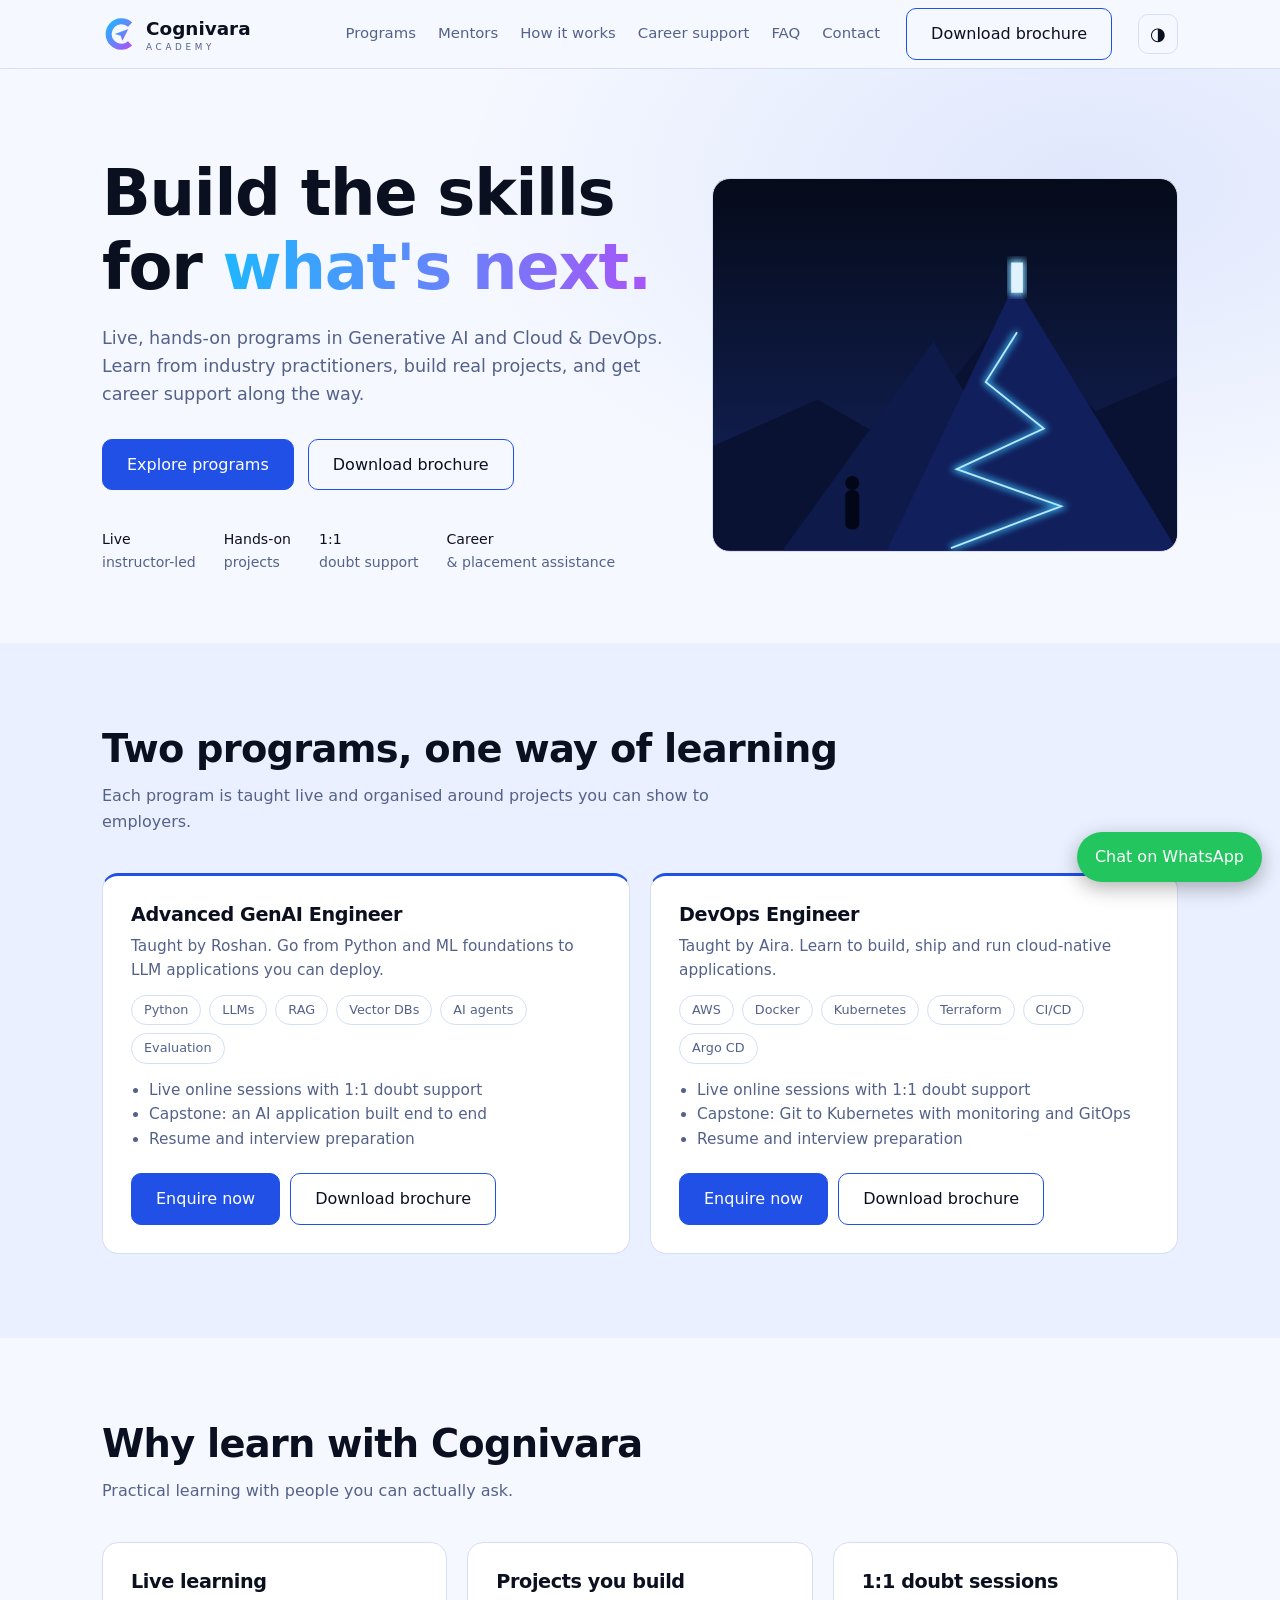
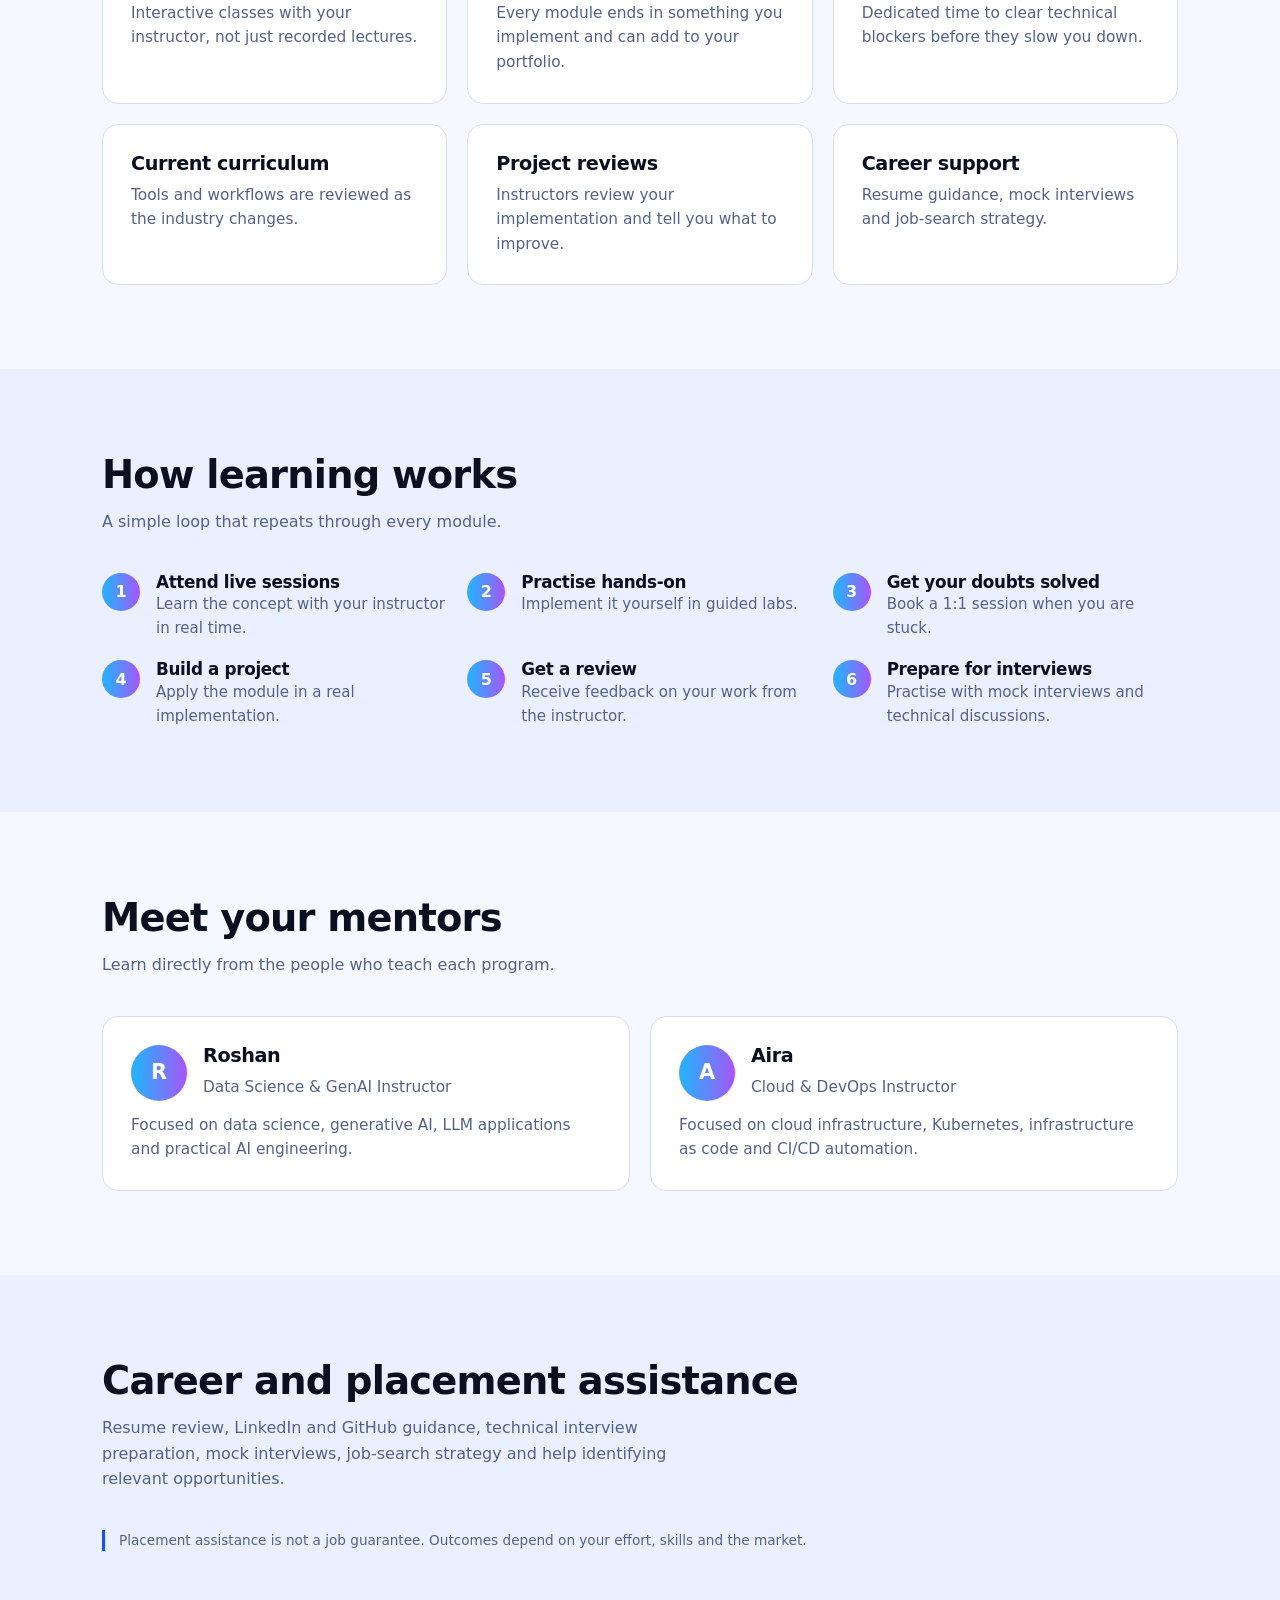
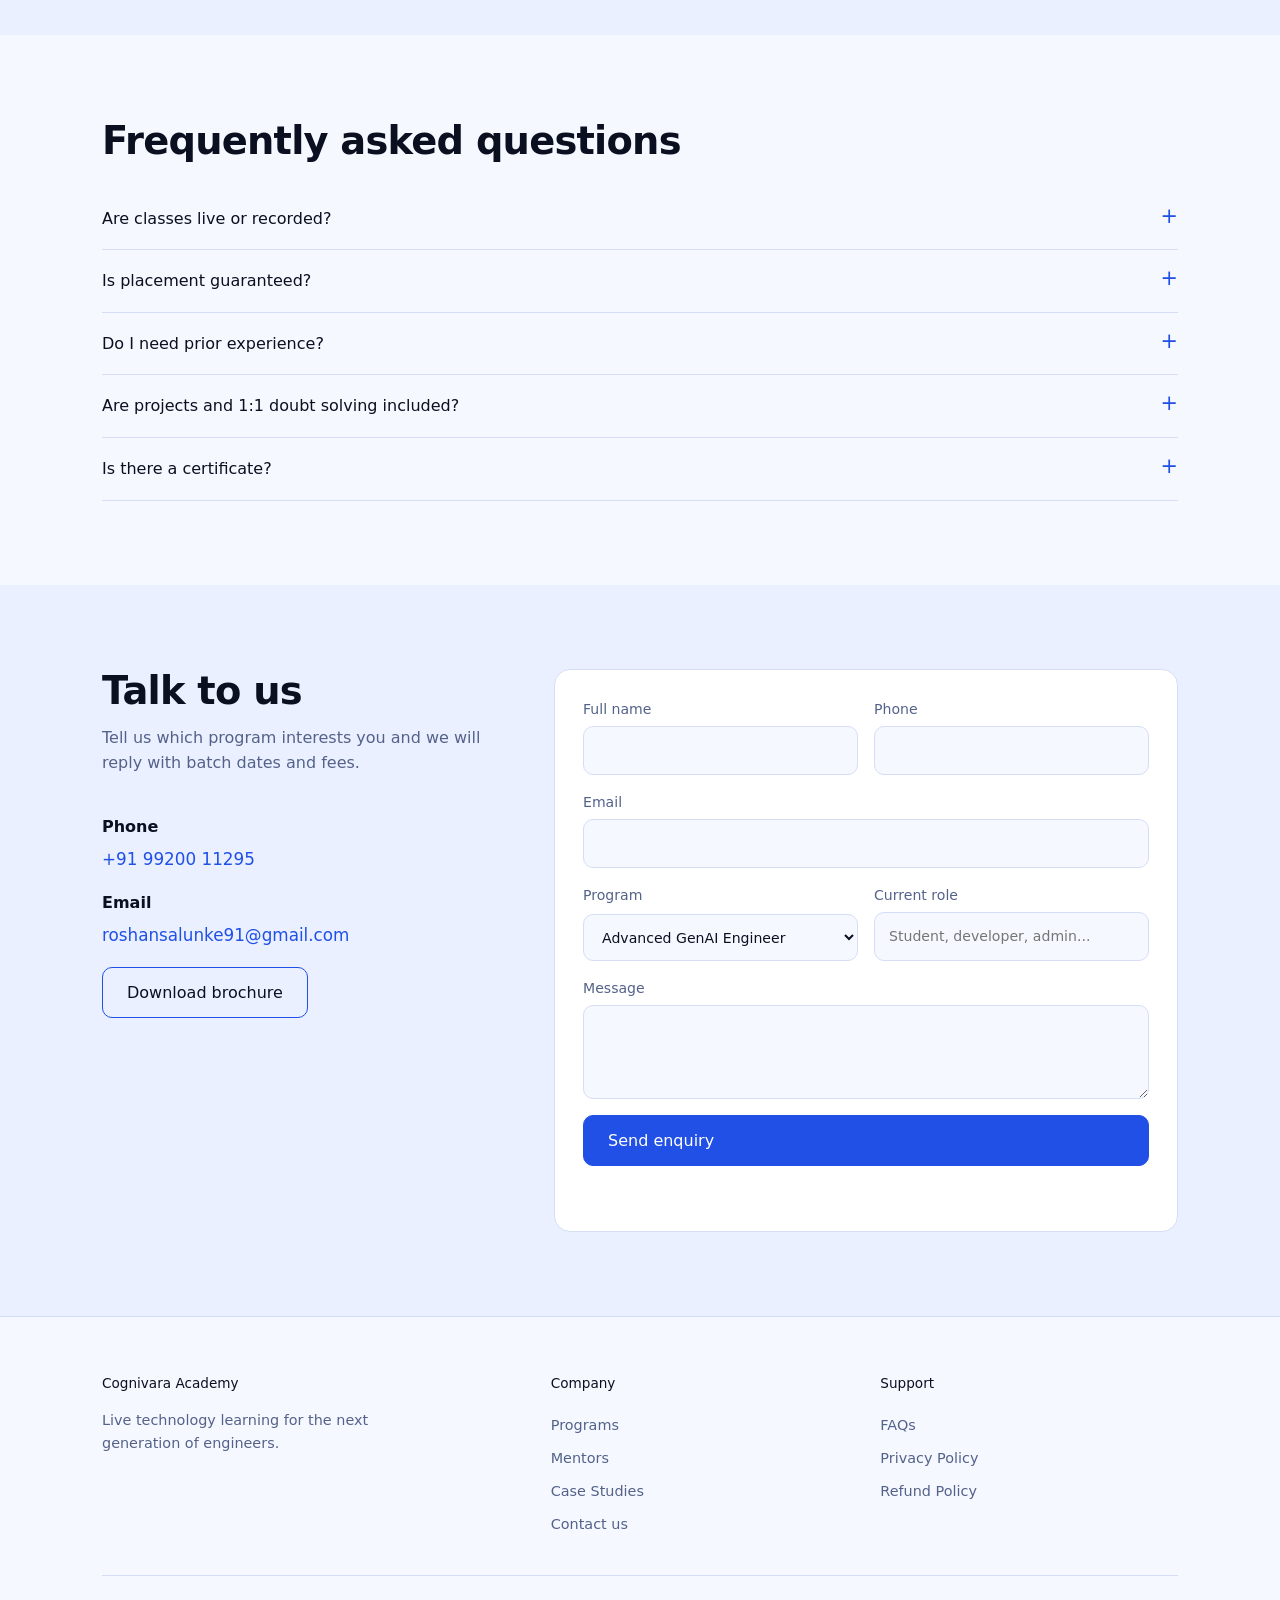
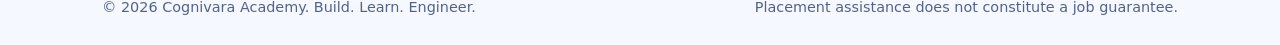
==== index.html @ e8ca01d2 "initial commit" ====
<!DOCTYPE html>
<html lang="en" data-theme="dark">
<head>
<meta charset="utf-8">
<meta name="viewport" content="width=device-width, initial-scale=1">
<title>Cognivara Academy | Live GenAI and Cloud &amp; DevOps Programs</title>
<meta name="description" content="Live, mentor-led programs in Generative AI and Cloud & DevOps with hands-on projects, real capstones and career support. 16-week live cohorts, 20 learners max.">
<meta name="keywords" content="GenAI course, Generative AI program, DevOps course, cloud engineering bootcamp, LLM engineering course, RAG course, Kubernetes training, Terraform course, AI agents course, live mentor-led tech course, Cognivara Academy">
<meta name="author" content="Cognivara Academy">
<meta name="robots" content="index, follow">
<link rel="canonical" href="https://cognivaraacademy.com/">
<meta name="theme-color" content="#050b1a">

<!-- Open Graph / social preview -->
<meta property="og:type" content="website">
<meta property="og:site_name" content="Cognivara Academy">
<meta property="og:title" content="Cognivara Academy | Live GenAI and Cloud & DevOps Programs">
<meta property="og:description" content="Live, mentor-led programs in Generative AI and Cloud & DevOps with hands-on projects, real capstones and career support.">
<meta property="og:url" content="https://cognivaraacademy.com/">
<meta name="twitter:card" content="summary">
<meta name="twitter:title" content="Cognivara Academy | Live GenAI and Cloud & DevOps Programs">
<meta name="twitter:description" content="Live, mentor-led programs in Generative AI and Cloud & DevOps with hands-on projects, real capstones and career support.">

<meta http-equiv="Content-Security-Policy" content="default-src 'self'; script-src 'self'; style-src 'self' https://fonts.googleapis.com; font-src https://fonts.gstatic.com; img-src 'self' data:; connect-src https://script.google.com https://script.googleusercontent.com; object-src 'none'; base-uri 'self'; form-action 'none'; frame-ancestors 'none'">
<meta name="referrer" content="no-referrer">
<link rel="icon" href="data:image/svg+xml,%3Csvg xmlns='http://www.w3.org/2000/svg' viewBox='0 0 32 32'%3E%3Crect width='32' height='32' rx='8' fill='%232563ff'/%3E%3Ctext x='16' y='23' font-size='20' font-weight='700' text-anchor='middle' fill='white' font-family='sans-serif'%3EC%3C/text%3E%3C/svg%3E">
<link rel="preconnect" href="https://fonts.googleapis.com"><link rel="preconnect" href="https://fonts.gstatic.com" crossorigin>
<link href="https://fonts.googleapis.com/css2?family=Outfit:wght@400;500;600;700&display=swap" rel="stylesheet">
<link rel="stylesheet" href="style.css">
<script type="application/ld+json">
{
  "@context": "https://schema.org",
  "@type": "EducationalOrganization",
  "name": "Cognivara Academy",
  "url": "https://cognivaraacademy.com/",
  "description": "Live, mentor-led programs in Generative AI and Cloud & DevOps with hands-on projects and career support.",
  "email": "roshansalunke91@gmail.com",
  "telephone": "+91-99200-11295",
  "sameAs": [],
  "hasCourse": [
    {
      "@type": "Course",
      "name": "Advanced GenAI Engineer Program",
      "description": "A 16-week live program covering RAG, AI agents, fine-tuning and production GenAI deployment.",
      "provider": { "@type": "EducationalOrganization", "name": "Cognivara Academy" }
    },
    {
      "@type": "Course",
      "name": "DevOps Engineer Program",
      "description": "A 16-week live program covering AWS, Azure, Docker, Kubernetes, Terraform and CI/CD.",
      "provider": { "@type": "EducationalOrganization", "name": "Cognivara Academy" }
    }
  ]
}
</script>
</head>
<body>
<header><div class="wrap"><nav>
<a class="brand" href="#home" aria-label="Cognivara Academy home">
<svg width="34" height="34" viewBox="0 0 40 40" aria-hidden="true"><defs><linearGradient id="lg" x1="0" y1="0" x2="1" y2="1"><stop offset="0" stop-color="#1fb6ff"/><stop offset="1" stop-color="#a855f7"/></linearGradient></defs><path d="M33 9A15 15 0 1 0 33 31" fill="none" stroke="url(#lg)" stroke-width="7" stroke-linecap="butt"/><path d="M15 20l16-6-7 14-2-6z" fill="url(#lg)"/></svg>
<span>Cognivara<small>ACADEMY</small></span></a>
<div class="links" id="links">
<a href="#programs">Programs</a><a href="#mentors">Mentors</a><a href="#learning">How it works</a><a href="#career">Career support</a><a href="#faq">FAQ</a><a href="#contact">Contact</a></div>
<div class="dd" data-dd>
<button class="btn sec dd-btn" type="button" aria-haspopup="true" aria-expanded="false">Download brochure</button>
<div class="dd-menu" role="menu">
<button type="button" role="menuitem" data-brochure="devops">DevOps Engineer brochure</button>
<button type="button" role="menuitem" data-brochure="genai">Advanced GenAI Engineer brochure</button>
</div></div>
<button class="icon" id="theme" aria-label="Switch between dark and light theme">&#9681;</button>
<button class="icon menu" id="menu" aria-label="Open menu" aria-expanded="false">&#9776;</button>
</nav></div></header>

<main>
<section class="hero" id="home"><div class="wrap">
<div>
<h1>Build the skills for <span class="grad">what's next.</span></h1>
<p>Live, hands-on programs in Generative AI and Cloud &amp; DevOps. Learn from industry practitioners, build real projects, and get career support along the way.</p>
<div class="cta"><a class="btn pri" href="#programs">Explore programs</a>
<div class="dd" data-dd>
<button class="btn sec dd-btn" type="button" aria-haspopup="true" aria-expanded="false">Download brochure</button>
<div class="dd-menu" role="menu">
<button type="button" role="menuitem" data-brochure="devops">DevOps Engineer brochure</button>
<button type="button" role="menuitem" data-brochure="genai">Advanced GenAI Engineer brochure</button>
</div></div>
</div>
<div class="marks"><span><b>Live</b>instructor-led</span><span><b>Hands-on</b>projects</span><span><b>1:1</b>doubt support</span><span><b>Career</b>&amp; placement assistance</span></div>
</div>
<svg class="art" viewBox="0 0 400 320" role="img" aria-label="A learner climbing a glowing path toward a lit doorway on a mountain">
<defs><filter id="bl"><feGaussianBlur stdDeviation="3"/></filter></defs>
<polygon points="0,320 0,230 90,190 160,230 250,120 330,200 400,170 400,320" fill="#0a1233"/>
<polygon points="60,320 190,140 300,320" fill="#0d1a4a"/>
<polygon points="150,320 260,90 400,320" fill="#111f5c"/>
<polyline points="205,318 300,282 210,250 285,215 235,175 262,132" fill="none" stroke="#38bdf8" stroke-width="4" filter="url(#bl)"/>
<polyline points="205,318 300,282 210,250 285,215 235,175 262,132" fill="none" stroke="#bae6fd" stroke-width="1.6"/>
<rect x="255" y="70" width="14" height="30" fill="#7dd3fc" filter="url(#bl)"/><rect x="257" y="72" width="10" height="26" fill="#e0f2fe"/>
<circle cx="120" cy="262" r="6" fill="#020617"/><rect x="114" y="268" width="12" height="34" rx="5" fill="#020617"/>
</svg>
</div></section>

<section class="alt" id="programs"><div class="wrap">
<h2>Two programs, one way of learning</h2>
<p class="lead">Each program is taught live and organised around projects you can show to employers.</p>
<div class="grid g2">
<article class="card prog"><h3>Advanced GenAI Engineer</h3><p>Taught by Roshan. Go from Python and ML foundations to LLM applications you can deploy.</p>
<div class="tags"><span>Python</span><span>LLMs</span><span>RAG</span><span>Vector DBs</span><span>AI agents</span><span>Evaluation</span></div>
<ul><li>Live online sessions with 1:1 doubt support</li><li>Capstone: an AI application built end to end</li><li>Resume and interview preparation</li></ul>
<div class="row2"><a class="btn pri" href="#contact" data-program="Advanced GenAI Engineer">Enquire now</a>
<button class="btn sec" type="button" data-brochure="genai">Download brochure</button></div></article>
<article class="card prog"><h3>DevOps Engineer</h3><p>Taught by Aira. Learn to build, ship and run cloud-native applications.</p>
<div class="tags"><span>AWS</span><span>Docker</span><span>Kubernetes</span><span>Terraform</span><span>CI/CD</span><span>Argo CD</span></div>
<ul><li>Live online sessions with 1:1 doubt support</li><li>Capstone: Git to Kubernetes with monitoring and GitOps</li><li>Resume and interview preparation</li></ul>
<div class="row2"><a class="btn pri" href="#contact" data-program="DevOps Engineer">Enquire now</a>
<button class="btn sec" type="button" data-brochure="devops">Download brochure</button></div></article>
</div></div></section>

<section id="why"><div class="wrap">
<h2>Why learn with Cognivara</h2><p class="lead">Practical learning with people you can actually ask.</p>
<div class="grid g3">
<div class="card"><h3>Live learning</h3><p>Interactive classes with your instructor, not just recorded lectures.</p></div>
<div class="card"><h3>Projects you build</h3><p>Every module ends in something you implement and can add to your portfolio.</p></div>
<div class="card"><h3>1:1 doubt sessions</h3><p>Dedicated time to clear technical blockers before they slow you down.</p></div>
<div class="card"><h3>Current curriculum</h3><p>Tools and workflows are reviewed as the industry changes.</p></div>
<div class="card"><h3>Project reviews</h3><p>Instructors review your implementation and tell you what to improve.</p></div>
<div class="card"><h3>Career support</h3><p>Resume guidance, mock interviews and job-search strategy.</p></div>
</div></div></section>

<section class="alt" id="learning"><div class="wrap">
<h2>How learning works</h2><p class="lead">A simple loop that repeats through every module.</p>
<div class="steps">
<div><h3>Attend live sessions</h3><p>Learn the concept with your instructor in real time.</p></div>
<div><h3>Practise hands-on</h3><p>Implement it yourself in guided labs.</p></div>
<div><h3>Get your doubts solved</h3><p>Book a 1:1 session when you are stuck.</p></div>
<div><h3>Build a project</h3><p>Apply the module in a real implementation.</p></div>
<div><h3>Get a review</h3><p>Receive feedback on your work from the instructor.</p></div>
<div><h3>Prepare for interviews</h3><p>Practise with mock interviews and technical discussions.</p></div>
</div></div></section>

<section id="mentors"><div class="wrap">
<h2>Meet your mentors</h2><p class="lead">Learn directly from the people who teach each program.</p>
<div class="grid g2">
<div class="card"><div class="who"><div class="av">R</div><div><h3>Roshan</h3><p>Data Science &amp; GenAI Instructor</p></div></div>
<p>Focused on data science, generative AI, LLM applications and practical AI engineering.</p></div>
<div class="card"><div class="who"><div class="av">A</div><div><h3>Aira</h3><p>Cloud &amp; DevOps Instructor</p></div></div>
<p>Focused on cloud infrastructure, Kubernetes, infrastructure as code and CI/CD automation.</p></div>
</div></div></section>

<section class="alt" id="career"><div class="wrap">
<h2>Career and placement assistance</h2>
<p class="lead">Resume review, LinkedIn and GitHub guidance, technical interview preparation, mock interviews, job-search strategy and help identifying relevant opportunities.</p>
<p class="note">Placement assistance is not a job guarantee. Outcomes depend on your effort, skills and the market.</p>
</div></section>

<section id="faq"><div class="wrap">
<h2>Frequently asked questions</h2><div class="mt-24">
<details><summary>Are classes live or recorded?</summary><p>Classes are live and instructor-led. Ask us about recording availability for missed sessions.</p></details>
<details><summary>Is placement guaranteed?</summary><p>No. We provide career and placement assistance, but we do not guarantee employment.</p></details>
<details><summary>Do I need prior experience?</summary><p>Basic programming or scripting helps. DevOps learners should also know basic Linux and networking. Tell us your background and we will advise.</p></details>
<details><summary>Are projects and 1:1 doubt solving included?</summary><p>Yes. Both programs include hands-on projects and dedicated doubt-solving sessions.</p></details>
<details><summary>Is there a certificate?</summary><p>Yes, on completing the program. Ask us for the criteria.</p></details>
</div></div></section>

<section class="alt" id="contact"><div class="wrap contact">
<div class="info"><h2>Talk to us</h2><p class="lead">Tell us which program interests you and we will reply with batch dates and fees.</p>
<b>Phone</b><a href="tel:+919920011295">+91 99200 11295</a>
<b>Email</b><a href="mailto:roshansalunke91@gmail.com">roshansalunke91@gmail.com</a>
<div class="dd" data-dd>
<button class="btn sec dd-btn" type="button" aria-haspopup="true" aria-expanded="false">Download brochure</button>
<div class="dd-menu" role="menu">
<button type="button" role="menuitem" data-brochure="devops">DevOps Engineer brochure</button>
<button type="button" role="menuitem" data-brochure="genai">Advanced GenAI Engineer brochure</button>
</div></div>
</div>
<form class="card" id="form" novalidate autocomplete="on">
<div class="row"><label>Full name<input name="name" required maxlength="80" autocomplete="name"></label>
<label>Phone<input name="phone" type="tel" required maxlength="15" inputmode="tel" autocomplete="tel"></label></div>
<label>Email<input name="email" type="email" required maxlength="120" autocomplete="email"></label>
<div class="row"><label>Program<select name="program"><option>Advanced GenAI Engineer</option><option>DevOps Engineer</option><option>Not sure yet</option></select></label>
<label>Current role<input name="role" maxlength="80" placeholder="Student, developer, admin..."></label></div>
<label>Message<textarea name="message" rows="3" maxlength="800"></textarea></label>
<div class="hp" aria-hidden="true"><label>Website<input name="website" tabindex="-1" autocomplete="off"></label></div>
<div class="broch-note" id="brochNote"></div>
<button class="btn pri" id="send" type="submit">Send enquiry</button>
<div id="msg" role="status" aria-live="polite"></div>
</form></div></section>
</main>

<footer><div class="wrap">
<div class="fgrid">
<div><h4>Cognivara Academy</h4><p class="footer-desc">Live technology learning for the next generation of engineers.</p></div>
<div><h4>Company</h4>
<a href="#programs">Programs</a><a href="#mentors">Mentors</a><a href="case-studies.html">Case Studies</a><a href="#contact">Contact us</a></div>
<div><h4>Support</h4>
<a href="#faq">FAQs</a><a href="privacy-policy.html">Privacy Policy</a><a href="refund-policy.html">Refund Policy</a></div>
</div>
<div class="fbottom"><span>&copy; 2026 Cognivara Academy. Build. Learn. Engineer.</span><span>Placement assistance does not constitute a job guarantee.</span></div>
</div></footer>
<a class="wa" href="https://wa.me/919920011295?text=Hi%20Cognivara%2C%20I%20want%20to%20know%20more%20about%20your%20programs" target="_blank" rel="noopener noreferrer">Chat on WhatsApp</a>

<script src="assets/js/main.js" defer></script>
</body>
</html>
---- style.css ----
:root{--bg:#050b1a;--bg2:#0a1330;--card:#0d1734;--line:#1c2a55;--tx:#eaf0ff;--mut:#9aa8cf;--acc:#2f7bff;--g:linear-gradient(90deg,#1fb6ff,#a855f7);--glow:rgba(47,123,255,.18)}
:root[data-theme=light]{--bg:#f5f8ff;--bg2:#eaf0ff;--card:#fff;--line:#d5def5;--tx:#0b1020;--mut:#54628a;--acc:#2050e6;--glow:rgba(32,80,230,.1)}
*{box-sizing:border-box;margin:0}
html{scroll-behavior:smooth;scroll-padding-top:76px}
body{font-family:Outfit,system-ui,sans-serif;background:var(--bg);color:var(--tx);line-height:1.6;transition:background .3s,color .3s}
a{color:inherit;text-decoration:none}
:focus-visible{outline:2px solid var(--acc);outline-offset:3px}
.wrap{max-width:1120px;margin:0 auto;padding:0 22px}
section{padding:84px 0}
h1,h2,h3{line-height:1.15;letter-spacing:-.02em}
h2{font-size:clamp(1.7rem,3.4vw,2.4rem);margin-bottom:12px}
.lead{color:var(--mut);max-width:60ch;margin-bottom:38px}
.grad{background:var(--g);-webkit-background-clip:text;background-clip:text;color:transparent}
header{position:sticky;top:0;z-index:20;background:color-mix(in srgb,var(--bg) 88%,transparent);backdrop-filter:blur(12px);border-bottom:1px solid var(--line)}
nav{display:flex;align-items:center;gap:26px;height:68px}
.brand{display:flex;align-items:center;gap:10px;font-weight:600;font-size:1.15rem}
.brand small{display:block;font-size:.55rem;letter-spacing:.42em;color:var(--mut);font-weight:400;margin-top:-4px}
.links{display:flex;gap:22px;margin-left:auto;font-size:.93rem;color:var(--mut)}
.links a:hover{color:var(--tx)}
.btn{display:inline-flex;align-items:center;gap:8px;padding:12px 24px;border-radius:10px;font:inherit;font-weight:500;border:1px solid var(--acc);cursor:pointer;transition:transform .15s,background .2s}
.btn:active{transform:scale(.97)}
.pri{background:var(--acc);color:#fff}.pri:hover{filter:brightness(1.1)}
.sec{background:transparent;color:var(--tx)}.sec:hover{background:var(--glow)}
.icon{width:40px;height:40px;border-radius:10px;border:1px solid var(--line);background:transparent;color:var(--tx);cursor:pointer;font-size:1.1rem}
.menu{display:none}
.hero{padding:88px 0 70px;background:radial-gradient(900px 500px at 85% 20%,var(--glow),transparent 70%)}
.hero .wrap{display:grid;grid-template-columns:1.1fr .9fr;gap:40px;align-items:center}
h1{font-size:clamp(2.4rem,5.6vw,4rem);margin-bottom:20px}
.hero p{color:var(--mut);font-size:1.1rem;max-width:52ch;margin-bottom:30px}
.cta{display:flex;gap:14px;flex-wrap:wrap;margin-bottom:38px}
.marks{display:flex;gap:28px;flex-wrap:wrap;font-size:.88rem;color:var(--mut)}
.marks b{display:block;color:var(--tx);font-weight:500}
.art{width:100%;height:auto;border-radius:18px;border:1px solid var(--line);background:linear-gradient(180deg,#050b1a,#101c4a 70%,#3a2a6a)}
.grid{display:grid;gap:20px}.g2{grid-template-columns:repeat(2,1fr)}.g3{grid-template-columns:repeat(3,1fr)}
.card{background:var(--card);border:1px solid var(--line);border-radius:16px;padding:28px}
.card h3{font-size:1.2rem;margin-bottom:8px}
.card p,.card li{color:var(--mut);font-size:.96rem}
.card ul{padding-left:18px;margin:14px 0 22px}
.prog{border-top:3px solid var(--acc)}
.tags{display:flex;flex-wrap:wrap;gap:8px;margin:12px 0 4px}
.tags span{font-size:.8rem;padding:4px 12px;border-radius:99px;border:1px solid var(--line);color:var(--mut)}
.alt{background:var(--bg2)}
.steps{counter-reset:s;display:grid;grid-template-columns:repeat(3,1fr);gap:20px}
.steps div{counter-increment:s;padding-left:54px;position:relative}
.steps div::before{content:counter(s);position:absolute;left:0;top:0;width:38px;height:38px;border-radius:50%;background:var(--g);color:#fff;display:grid;place-items:center;font-weight:600}
.steps h3{font-size:1.05rem}.steps p{color:var(--mut);font-size:.94rem}
.who{display:flex;gap:16px;align-items:center;margin-bottom:12px}
.av{width:56px;height:56px;border-radius:50%;background:var(--g);display:grid;place-items:center;font-weight:700;font-size:1.3rem;color:#fff}
.note{font-size:.85rem;color:var(--mut);margin-top:22px;border-left:3px solid var(--acc);padding-left:14px}
details{border-bottom:1px solid var(--line);padding:18px 0}
summary{cursor:pointer;font-weight:500;list-style:none;display:flex;justify-content:space-between}
summary::after{content:"+";color:var(--acc);font-size:1.3rem;line-height:1}
details[open] summary::after{content:"\2212"}
details p{color:var(--mut);margin-top:10px;max-width:70ch}
.contact{display:grid;grid-template-columns:.8fr 1.2fr;gap:36px}
.info a{display:block;margin:6px 0 18px;font-size:1.05rem;color:var(--acc)}
form{display:grid;gap:16px}
label{font-size:.88rem;color:var(--mut);display:grid;gap:6px}
input,select,textarea{font:inherit;color:var(--tx);background:var(--bg);border:1px solid var(--line);border-radius:10px;padding:12px 14px;width:100%}
input:focus,select:focus,textarea:focus{border-color:var(--acc);outline:none;box-shadow:0 0 0 3px var(--glow)}
.row{display:grid;grid-template-columns:1fr 1fr;gap:16px}
.hp{position:absolute;left:-9999px;height:0;overflow:hidden}
#msg{min-height:1.4em;font-size:.94rem}
#msg.ok{color:#22c55e}#msg.err{color:#f87171}
footer{border-top:1px solid var(--line);padding:56px 0 26px;color:var(--mut);font-size:.9rem}
.fgrid{display:grid;grid-template-columns:1.4fr 1fr 1fr;gap:32px;padding-bottom:34px}
.fgrid h4{color:var(--tx);font-size:.85rem;font-weight:500;margin-bottom:14px}
.fgrid a{display:block;color:var(--mut);padding:5px 0}
.fgrid a:hover{color:var(--acc)}
.fbottom{border-top:1px solid var(--line);padding-top:20px;display:flex;justify-content:space-between;flex-wrap:wrap;gap:10px}
@media(max-width:700px){.fgrid{grid-template-columns:1fr 1fr}}
.wa{position:fixed;right:18px;bottom:18px;background:#22c55e;color:#fff;padding:12px 18px;border-radius:99px;font-weight:500;box-shadow:0 6px 20px rgba(0,0,0,.3);z-index:15}
@media(max-width:860px){
.hero .wrap,.contact,.g2,.g3,.steps,.row{grid-template-columns:1fr}
.links{display:none;position:absolute;top:68px;left:0;right:0;flex-direction:column;background:var(--bg);padding:18px 22px;border-bottom:1px solid var(--line)}
.links.open{display:flex}.menu{display:block;margin-left:auto}.links{margin-left:0}
nav>.btn{display:none}section{padding:60px 0}}
@media(prefers-reduced-motion:reduce){*{transition:none!important;scroll-behavior:auto!important}}
.dd{position:relative;display:inline-block}
.dd-menu{position:absolute;top:calc(100% + 8px);right:0;min-width:240px;background:var(--card);border:1px solid var(--line);border-radius:12px;padding:8px;display:none;box-shadow:0 12px 30px rgba(0,0,0,.28);z-index:30}
.dd.open .dd-menu{display:block}
.dd-menu button{display:block;width:100%;text-align:left;background:transparent;border:0;color:var(--tx);font:inherit;padding:10px 12px;border-radius:8px;cursor:pointer}
.dd-menu button:hover,.dd-menu button:focus-visible{background:var(--glow)}
.broch-note{display:none;background:var(--glow);border:1px solid var(--acc);border-radius:10px;padding:12px 14px;font-size:.9rem;margin-bottom:4px}
.broch-note.show{display:block}
.broch-note button{background:none;border:0;color:var(--acc);font:inherit;cursor:pointer;padding:0;margin-left:6px;text-decoration:underline}
.card .row2{display:flex;gap:10px;flex-wrap:wrap}
.legal{max-width:760px}
.legal h2{margin-top:36px}
.legal h2:first-child{margin-top:0}
.legal p,.legal li{color:var(--mut);margin-bottom:12px}
.legal ul{padding-left:20px}
.updated{color:var(--mut);font-size:.88rem;margin-bottom:34px}
.back{display:inline-flex;gap:6px;color:var(--acc);margin-bottom:26px;font-size:.92rem}
.mb-12{margin-bottom:12px}
.mt-24{margin-top:24px}
.footer-desc{max-width:34ch}
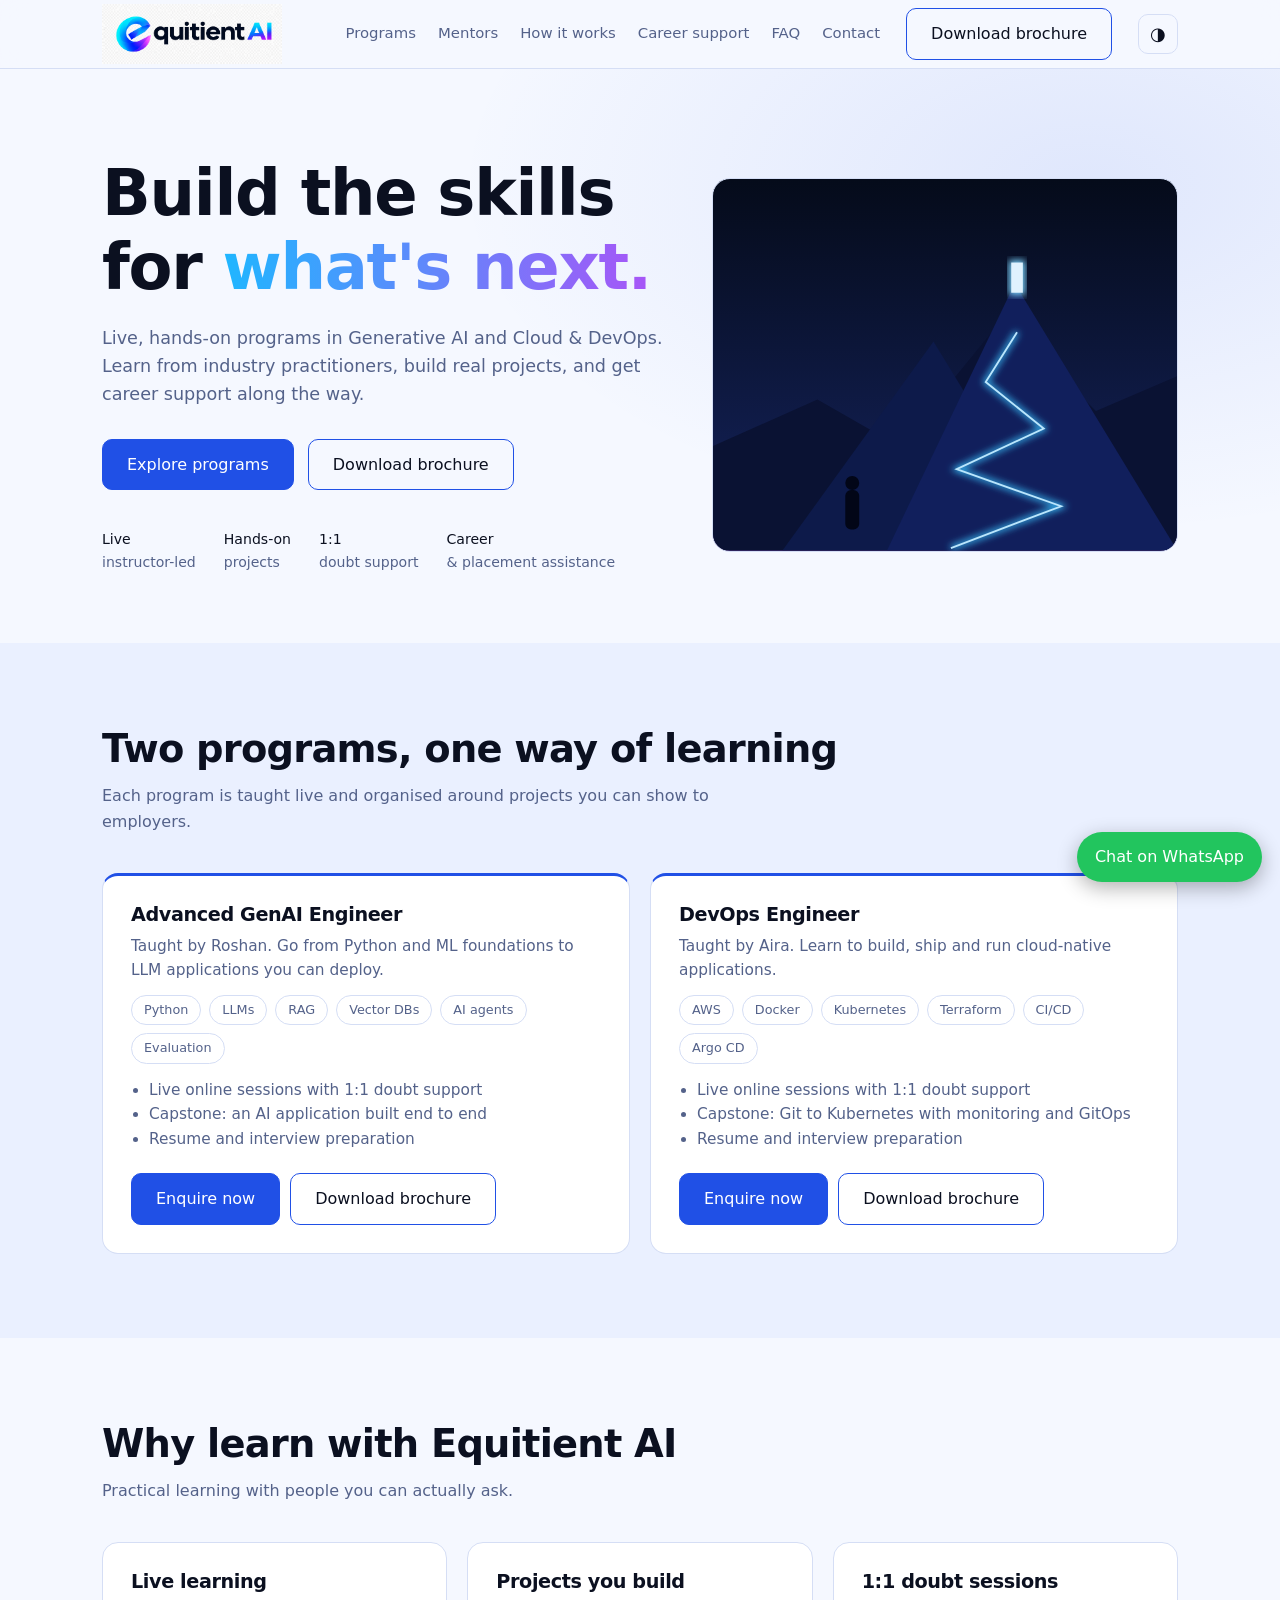
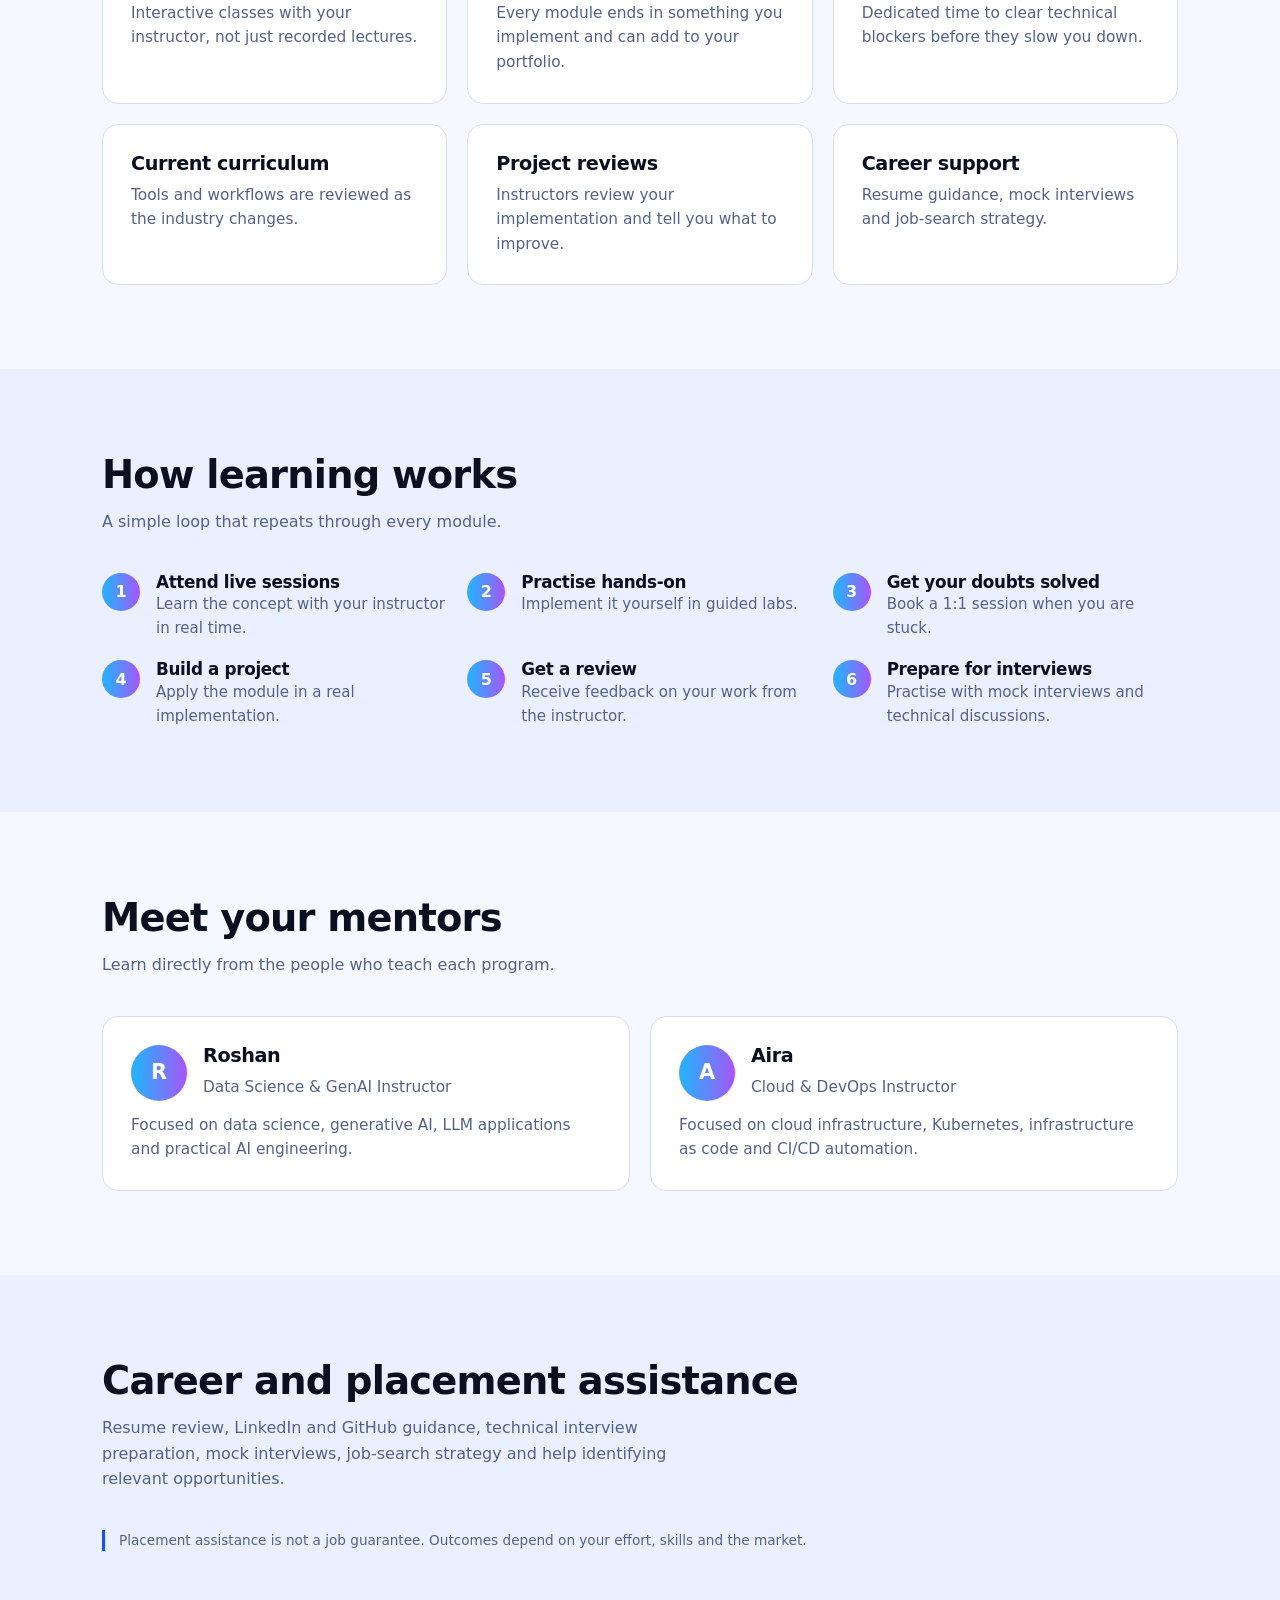
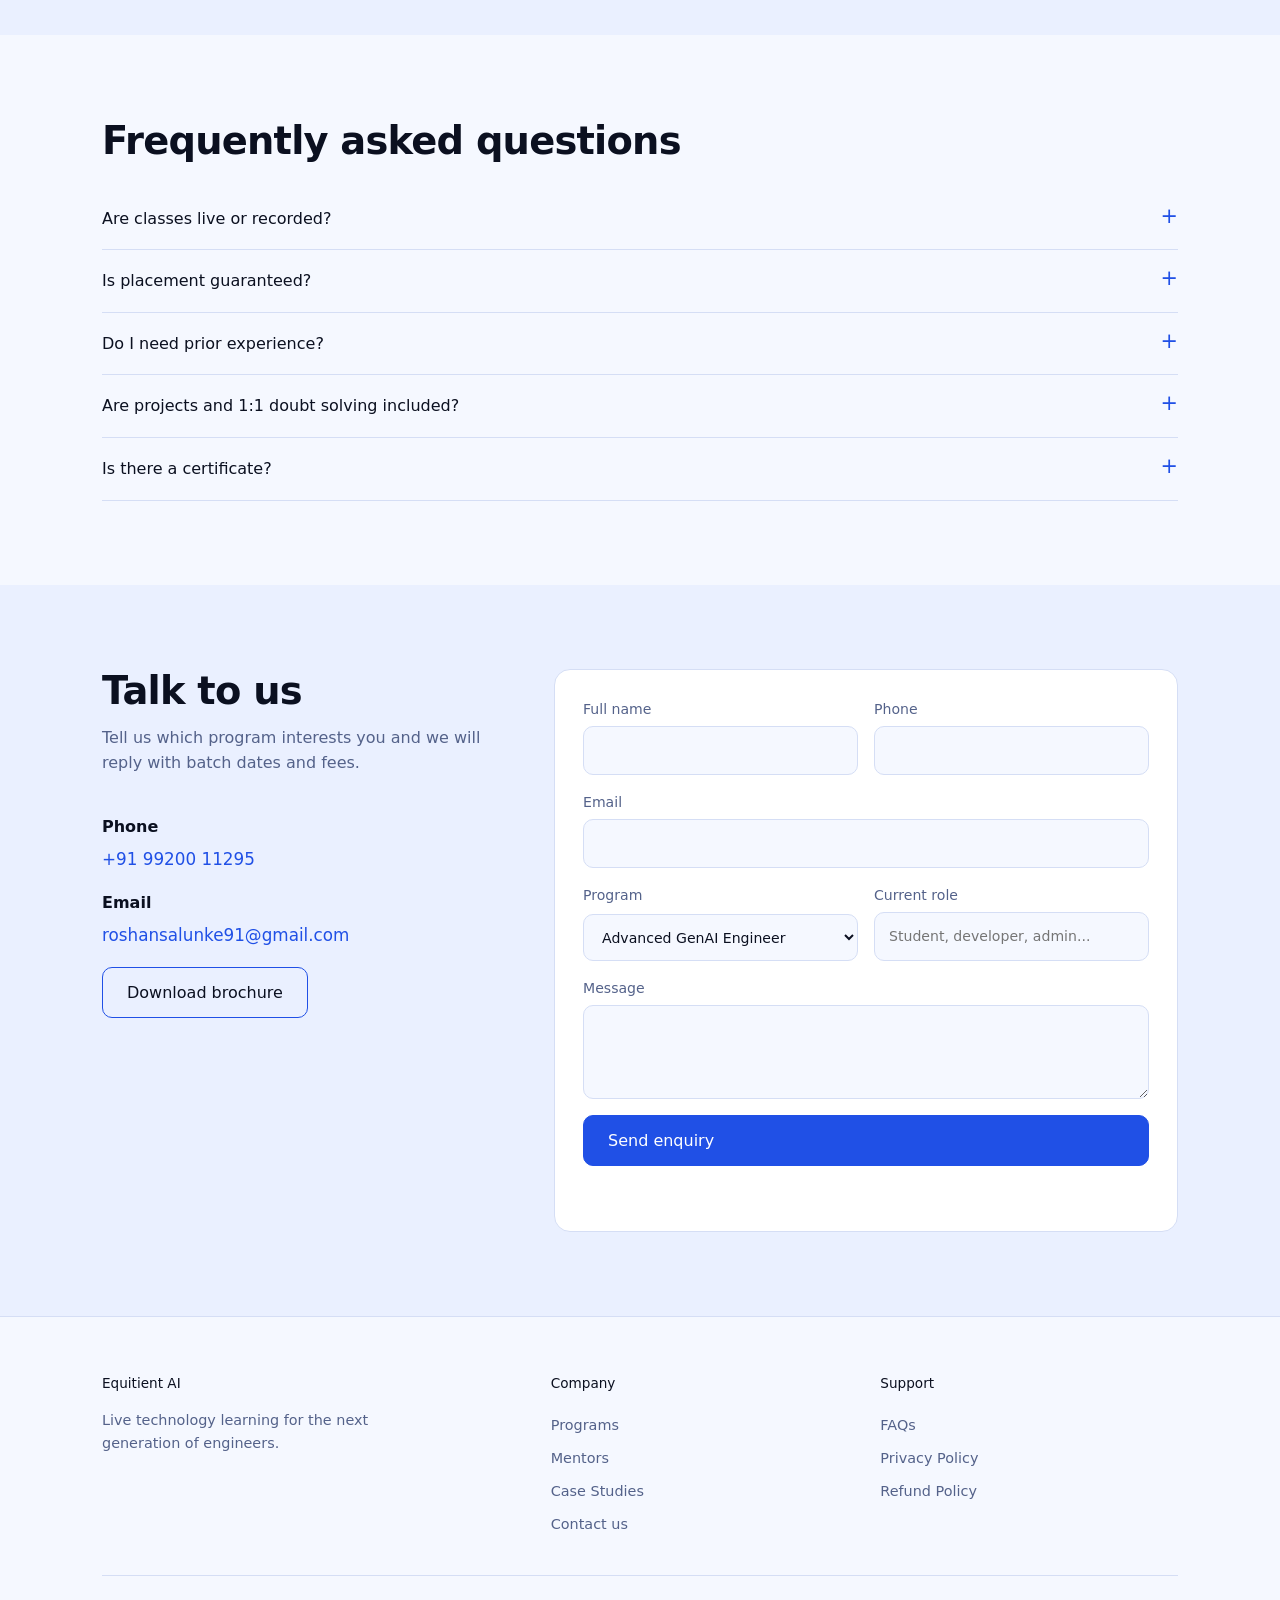
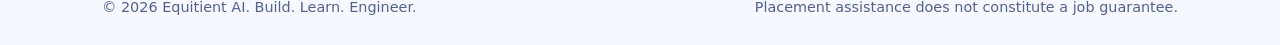
==== commit cc72bf48: "enhance  the UI" ====
--- a/index.html
+++ b/index.html
@@ -3,27 +3,31 @@
 <head>
 <meta charset="utf-8">
 <meta name="viewport" content="width=device-width, initial-scale=1">
-<title>Cognivara Academy | Live GenAI and Cloud &amp; DevOps Programs</title>
+<title>Equitient AI | Live GenAI and Cloud &amp; DevOps Programs</title>
 <meta name="description" content="Live, mentor-led programs in Generative AI and Cloud & DevOps with hands-on projects, real capstones and career support. 16-week live cohorts, 20 learners max.">
-<meta name="keywords" content="GenAI course, Generative AI program, DevOps course, cloud engineering bootcamp, LLM engineering course, RAG course, Kubernetes training, Terraform course, AI agents course, live mentor-led tech course, Cognivara Academy">
-<meta name="author" content="Cognivara Academy">
+<meta name="keywords" content="GenAI course, Generative AI program, DevOps course, cloud engineering bootcamp, LLM engineering course, RAG course, Kubernetes training, Terraform course, AI agents course, live mentor-led tech course, Equitient AI">
+<meta name="author" content="Equitient AI">
 <meta name="robots" content="index, follow">
-<link rel="canonical" href="https://cognivaraacademy.com/">
+<link rel="canonical" href="https://equitientai.com/">
 <meta name="theme-color" content="#050b1a">
 
 <!-- Open Graph / social preview -->
 <meta property="og:type" content="website">
-<meta property="og:site_name" content="Cognivara Academy">
-<meta property="og:title" content="Cognivara Academy | Live GenAI and Cloud & DevOps Programs">
+<meta property="og:site_name" content="Equitient AI">
+<meta property="og:title" content="Equitient AI | Live GenAI and Cloud & DevOps Programs">
 <meta property="og:description" content="Live, mentor-led programs in Generative AI and Cloud & DevOps with hands-on projects, real capstones and career support.">
-<meta property="og:url" content="https://cognivaraacademy.com/">
-<meta name="twitter:card" content="summary">
-<meta name="twitter:title" content="Cognivara Academy | Live GenAI and Cloud & DevOps Programs">
+<meta property="og:url" content="https://equitientai.com/">
+<meta property="og:image" content="https://equitientai.com/assets/img/og-cover.png">
+<meta name="twitter:card" content="summary_large_image">
+<meta name="twitter:title" content="Equitient AI | Live GenAI and Cloud & DevOps Programs">
 <meta name="twitter:description" content="Live, mentor-led programs in Generative AI and Cloud & DevOps with hands-on projects, real capstones and career support.">
+<meta name="twitter:image" content="https://equitientai.com/assets/img/og-cover.png">
 
 <meta http-equiv="Content-Security-Policy" content="default-src 'self'; script-src 'self'; style-src 'self' https://fonts.googleapis.com; font-src https://fonts.gstatic.com; img-src 'self' data:; connect-src https://script.google.com https://script.googleusercontent.com; object-src 'none'; base-uri 'self'; form-action 'none'; frame-ancestors 'none'">
 <meta name="referrer" content="no-referrer">
-<link rel="icon" href="data:image/svg+xml,%3Csvg xmlns='http://www.w3.org/2000/svg' viewBox='0 0 32 32'%3E%3Crect width='32' height='32' rx='8' fill='%232563ff'/%3E%3Ctext x='16' y='23' font-size='20' font-weight='700' text-anchor='middle' fill='white' font-family='sans-serif'%3EC%3C/text%3E%3C/svg%3E">
+<link rel="icon" href="favicon.ico" sizes="any">
+<link rel="icon" type="image/png" sizes="32x32" href="assets/img/favicon-32.png">
+<link rel="apple-touch-icon" sizes="180x180" href="assets/img/apple-touch-icon.png">
 <link rel="preconnect" href="https://fonts.googleapis.com"><link rel="preconnect" href="https://fonts.gstatic.com" crossorigin>
 <link href="https://fonts.googleapis.com/css2?family=Outfit:wght@400;500;600;700&display=swap" rel="stylesheet">
 <link rel="stylesheet" href="style.css">
@@ -31,8 +35,8 @@
 {
   "@context": "https://schema.org",
   "@type": "EducationalOrganization",
-  "name": "Cognivara Academy",
-  "url": "https://cognivaraacademy.com/",
+  "name": "Equitient AI",
+  "url": "https://equitientai.com/",
   "description": "Live, mentor-led programs in Generative AI and Cloud & DevOps with hands-on projects and career support.",
   "email": "roshansalunke91@gmail.com",
   "telephone": "+91-99200-11295",
@@ -42,13 +46,13 @@
       "@type": "Course",
       "name": "Advanced GenAI Engineer Program",
       "description": "A 16-week live program covering RAG, AI agents, fine-tuning and production GenAI deployment.",
-      "provider": { "@type": "EducationalOrganization", "name": "Cognivara Academy" }
+      "provider": { "@type": "EducationalOrganization", "name": "Equitient AI" }
     },
     {
       "@type": "Course",
       "name": "DevOps Engineer Program",
       "description": "A 16-week live program covering AWS, Azure, Docker, Kubernetes, Terraform and CI/CD.",
-      "provider": { "@type": "EducationalOrganization", "name": "Cognivara Academy" }
+      "provider": { "@type": "EducationalOrganization", "name": "Equitient AI" }
     }
   ]
 }
@@ -56,9 +60,25 @@
 </head>
 <body>
 <header><div class="wrap"><nav>
-<a class="brand" href="#home" aria-label="Cognivara Academy home">
-<svg width="34" height="34" viewBox="0 0 40 40" aria-hidden="true"><defs><linearGradient id="lg" x1="0" y1="0" x2="1" y2="1"><stop offset="0" stop-color="#1fb6ff"/><stop offset="1" stop-color="#a855f7"/></linearGradient></defs><path d="M33 9A15 15 0 1 0 33 31" fill="none" stroke="url(#lg)" stroke-width="7" stroke-linecap="butt"/><path d="M15 20l16-6-7 14-2-6z" fill="url(#lg)"/></svg>
-<span>Cognivara<small>ACADEMY</small></span></a>
+  <a class="brand" href="#home" aria-label="Equitient AI home">
+
+    <img
+        class="brand-mark logo-dark"
+        src="assets/img/og-cover-1.png"
+        width="180" height="180"
+        alt="Equitient AI"
+    >
+
+    <img
+        class="brand-mark logo-light"
+        src="assets/img/logo.png"
+        alt="Equitient AI"
+    >
+
+</a>
+<!-- <a class="brand" href="#home" aria-label="Equitient AI home">
+<img class="brand-mark" src="assets/img/og-cover-1.png" width="150" height="150" alt="" aria-hidden="true">  
+ <span>quitient<small>AI</small></span></a> -->
 <div class="links" id="links">
 <a href="#programs">Programs</a><a href="#mentors">Mentors</a><a href="#learning">How it works</a><a href="#career">Career support</a><a href="#faq">FAQ</a><a href="#contact">Contact</a></div>
 <div class="dd" data-dd>
@@ -115,7 +135,7 @@
 </div></div></section>
 
 <section id="why"><div class="wrap">
-<h2>Why learn with Cognivara</h2><p class="lead">Practical learning with people you can actually ask.</p>
+<h2>Why learn with Equitient AI</h2><p class="lead">Practical learning with people you can actually ask.</p>
 <div class="grid g3">
 <div class="card"><h3>Live learning</h3><p>Interactive classes with your instructor, not just recorded lectures.</p></div>
 <div class="card"><h3>Projects you build</h3><p>Every module ends in something you implement and can add to your portfolio.</p></div>
@@ -187,15 +207,15 @@
 
 <footer><div class="wrap">
 <div class="fgrid">
-<div><h4>Cognivara Academy</h4><p class="footer-desc">Live technology learning for the next generation of engineers.</p></div>
+<div><h4>Equitient AI</h4><p class="footer-desc">Live technology learning for the next generation of engineers.</p></div>
 <div><h4>Company</h4>
 <a href="#programs">Programs</a><a href="#mentors">Mentors</a><a href="case-studies.html">Case Studies</a><a href="#contact">Contact us</a></div>
 <div><h4>Support</h4>
 <a href="#faq">FAQs</a><a href="privacy-policy.html">Privacy Policy</a><a href="refund-policy.html">Refund Policy</a></div>
 </div>
-<div class="fbottom"><span>&copy; 2026 Cognivara Academy. Build. Learn. Engineer.</span><span>Placement assistance does not constitute a job guarantee.</span></div>
+<div class="fbottom"><span>&copy; 2026 Equitient AI. Build. Learn. Engineer.</span><span>Placement assistance does not constitute a job guarantee.</span></div>
 </div></footer>
-<a class="wa" href="https://wa.me/919920011295?text=Hi%20Cognivara%2C%20I%20want%20to%20know%20more%20about%20your%20programs" target="_blank" rel="noopener noreferrer">Chat on WhatsApp</a>
+<a class="wa" href="https://wa.me/919920011295?text=Hi%20Equitient%20AI%2C%20I%20want%20to%20know%20more%20about%20your%20programs" target="_blank" rel="noopener noreferrer">Chat on WhatsApp</a>
 
 <script src="assets/js/main.js" defer></script>
 </body>
--- a/style.css
+++ b/style.css
@@ -14,7 +14,23 @@
 header{position:sticky;top:0;z-index:20;background:color-mix(in srgb,var(--bg) 88%,transparent);backdrop-filter:blur(12px);border-bottom:1px solid var(--line)}
 nav{display:flex;align-items:center;gap:26px;height:68px}
 .brand{display:flex;align-items:center;gap:10px;font-weight:600;font-size:1.15rem}
-.brand small{display:block;font-size:.55rem;letter-spacing:.42em;color:var(--mut);font-weight:400;margin-top:-4px}
+.brand-mark{
+    width:180px;
+    height:auto;
+    object-fit:contain;
+    flex:none;
+}
+
+/* Dark theme */
+:root[data-theme="dark"] .logo-light{
+    display:none;
+}
+
+/* Light theme */
+:root[data-theme="light"] .logo-dark{
+    display:none;
+}
+.brand small{display:block;font-size:.55rem;letter-spacing:.16em;color:var(--mut);font-weight:400;margin-top:-4px}
 .links{display:flex;gap:22px;margin-left:auto;font-size:.93rem;color:var(--mut)}
 .links a:hover{color:var(--tx)}
 .btn{display:inline-flex;align-items:center;gap:8px;padding:12px 24px;border-radius:10px;font:inherit;font-weight:500;border:1px solid var(--acc);cursor:pointer;transition:transform .15s,background .2s}
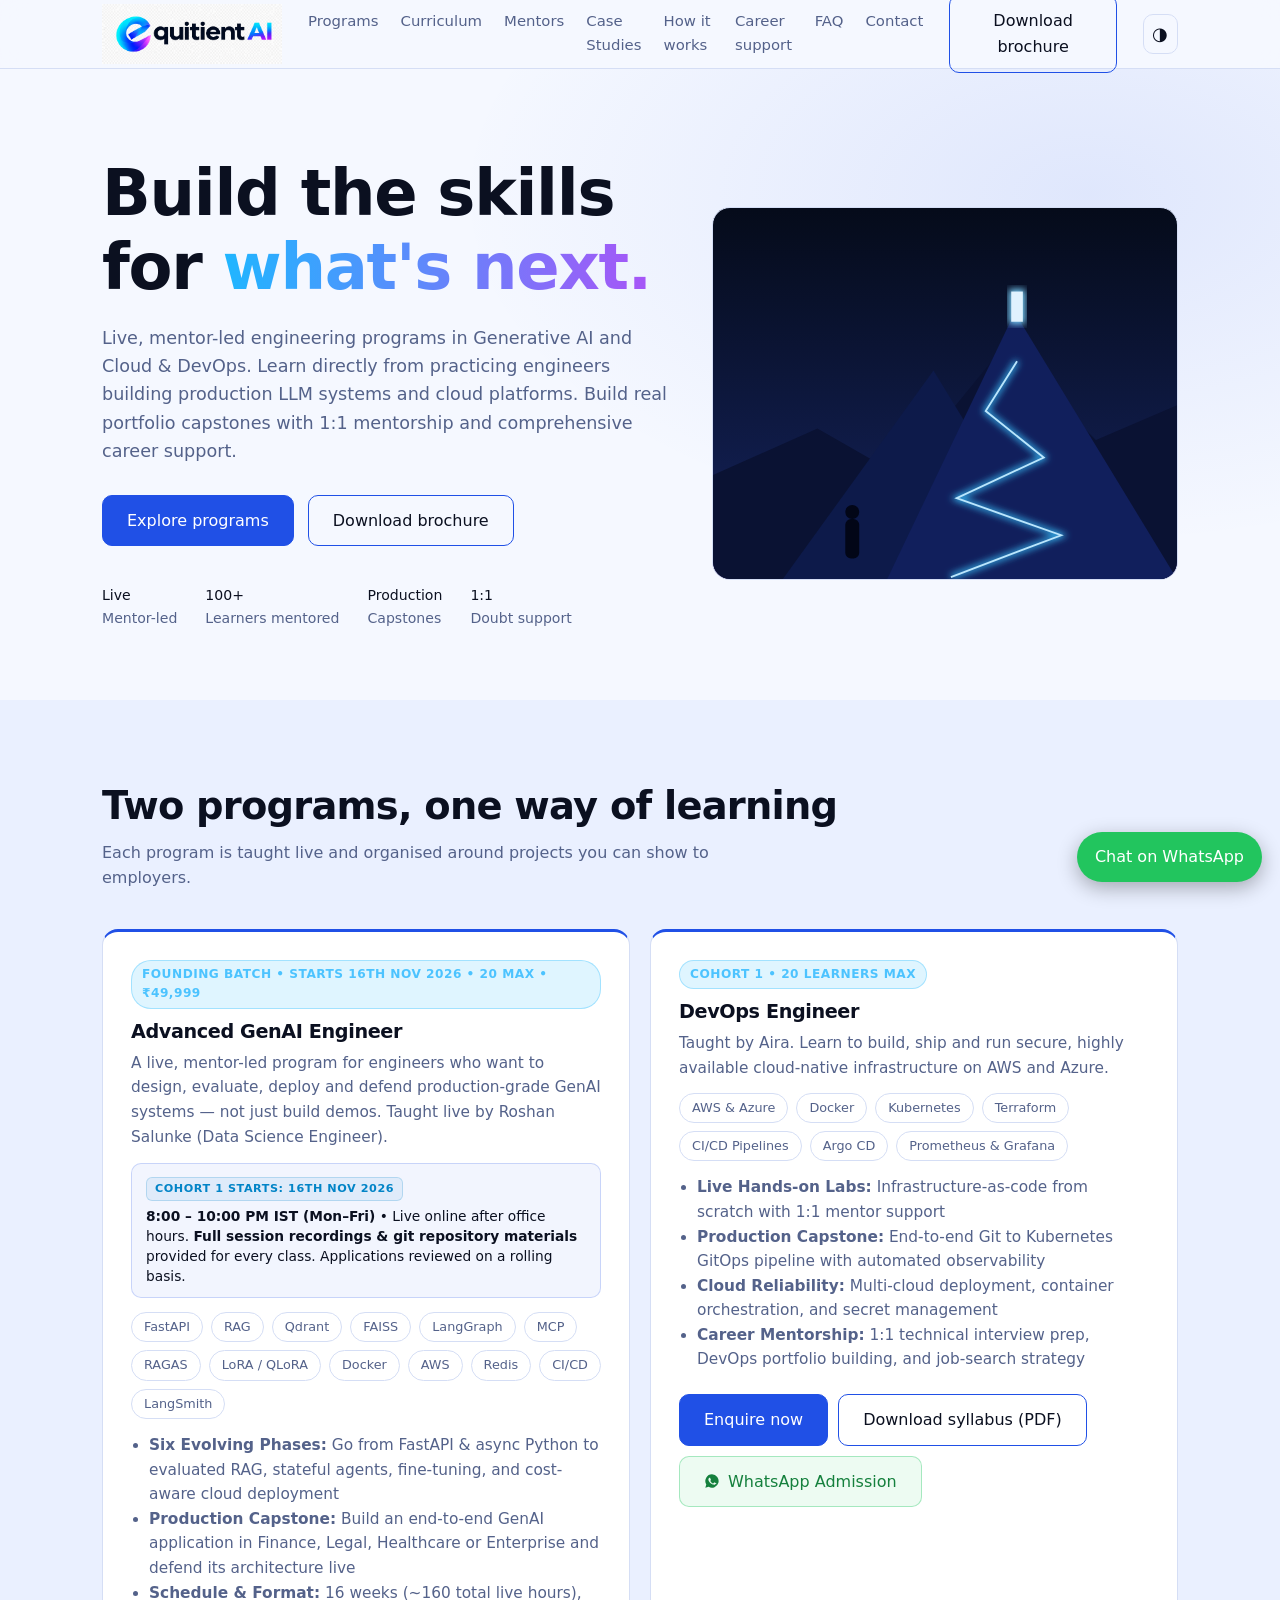
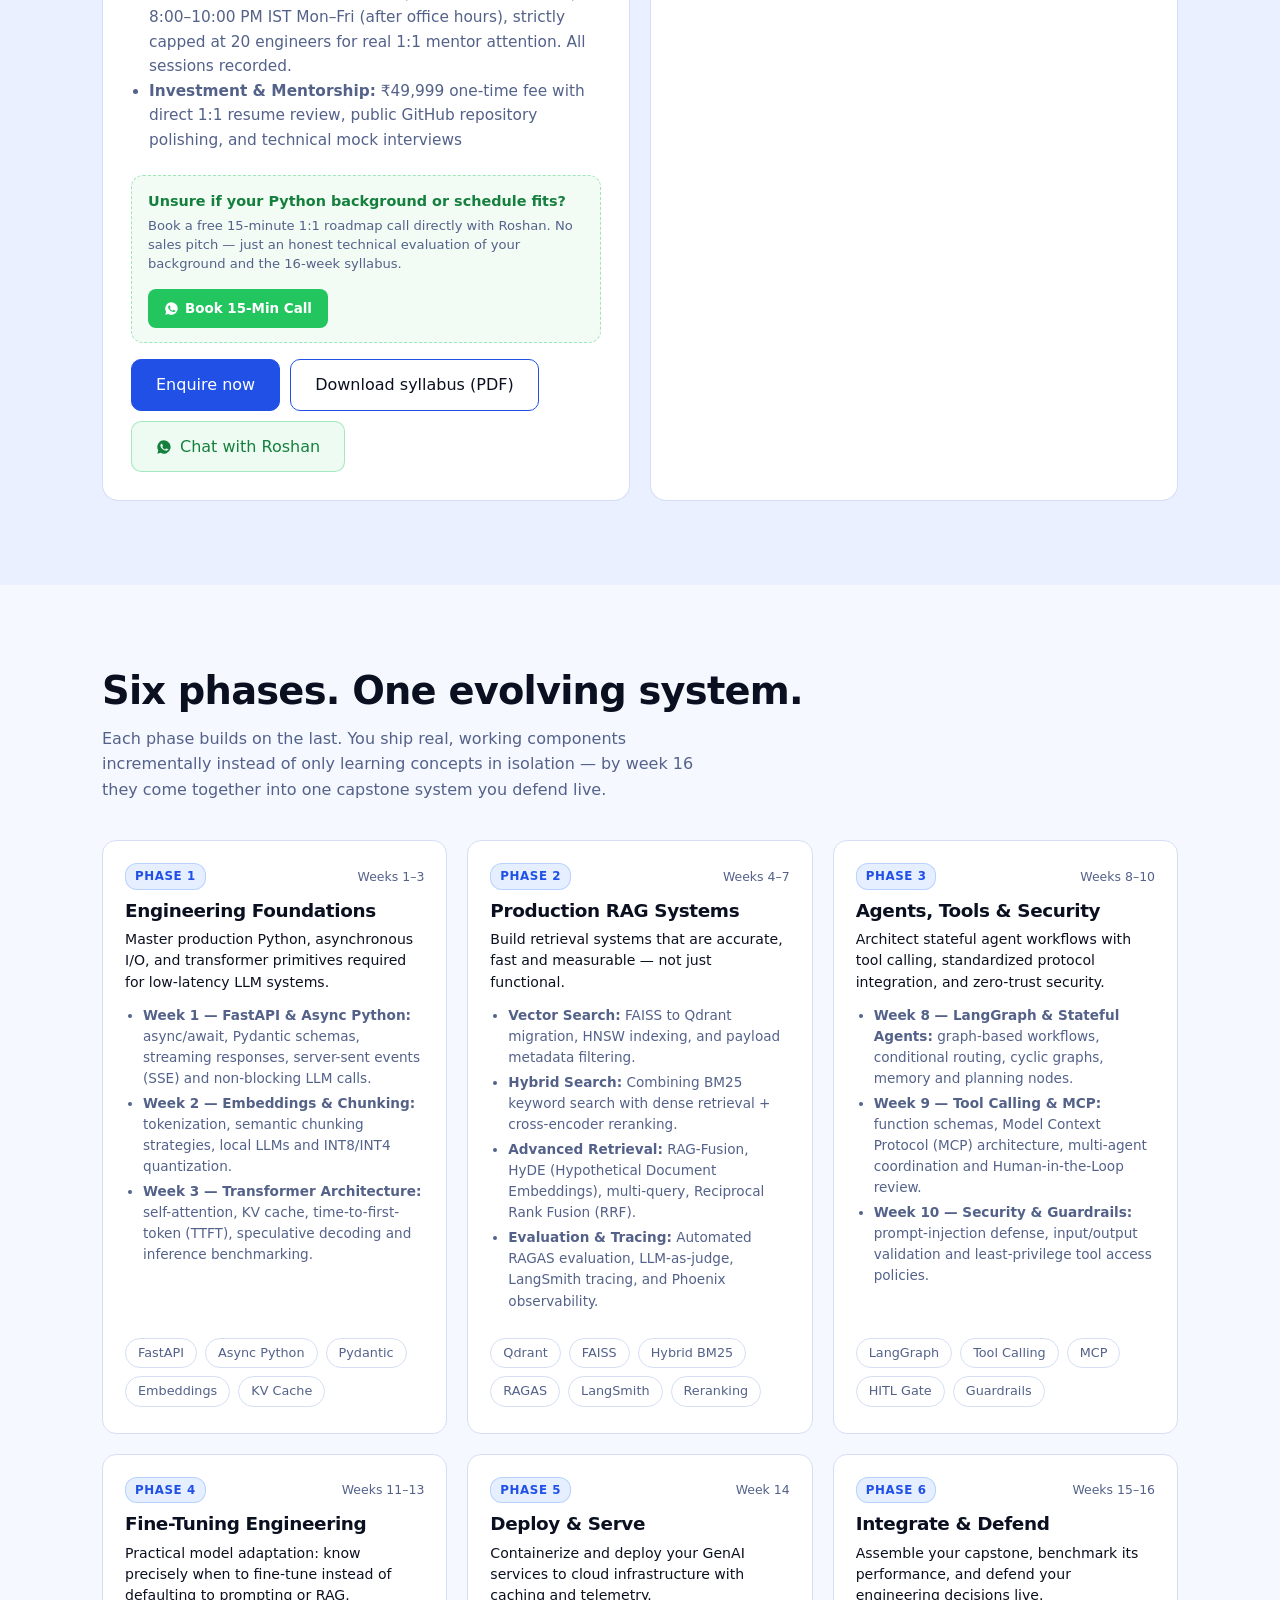
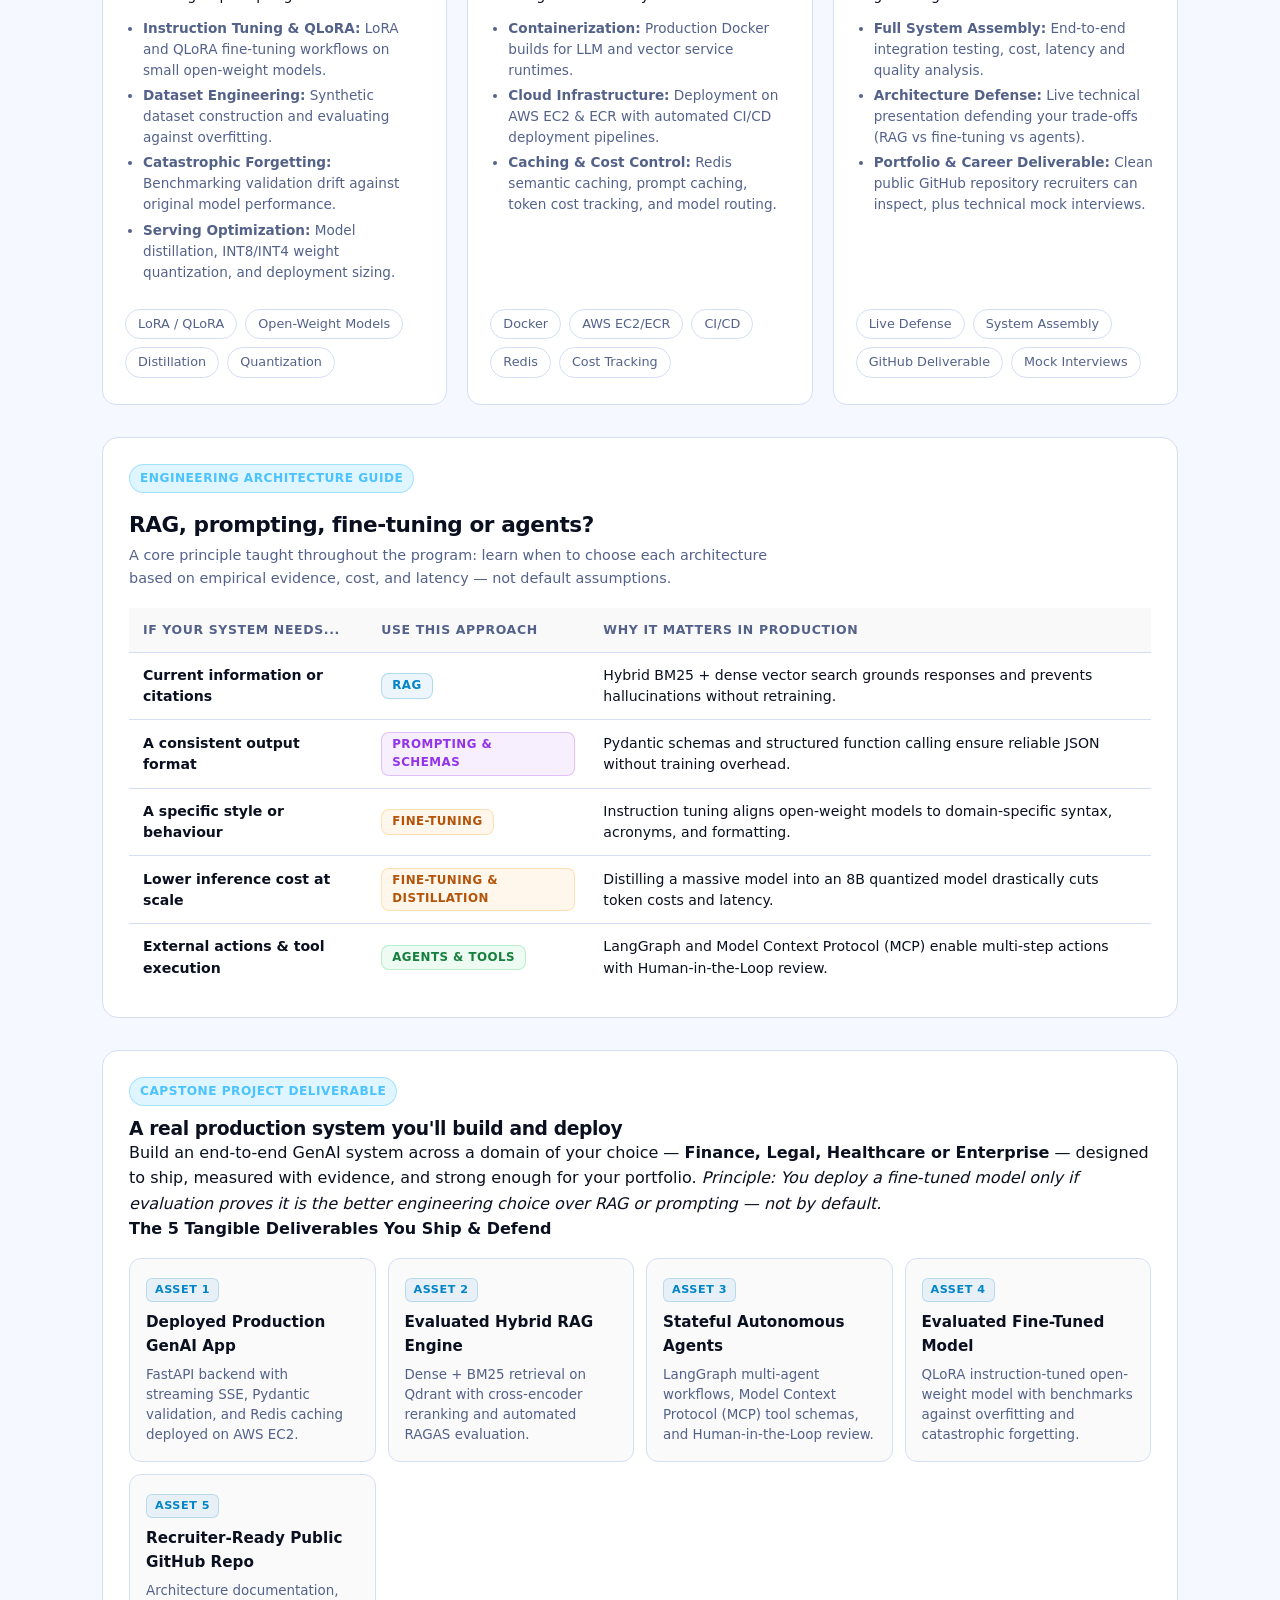
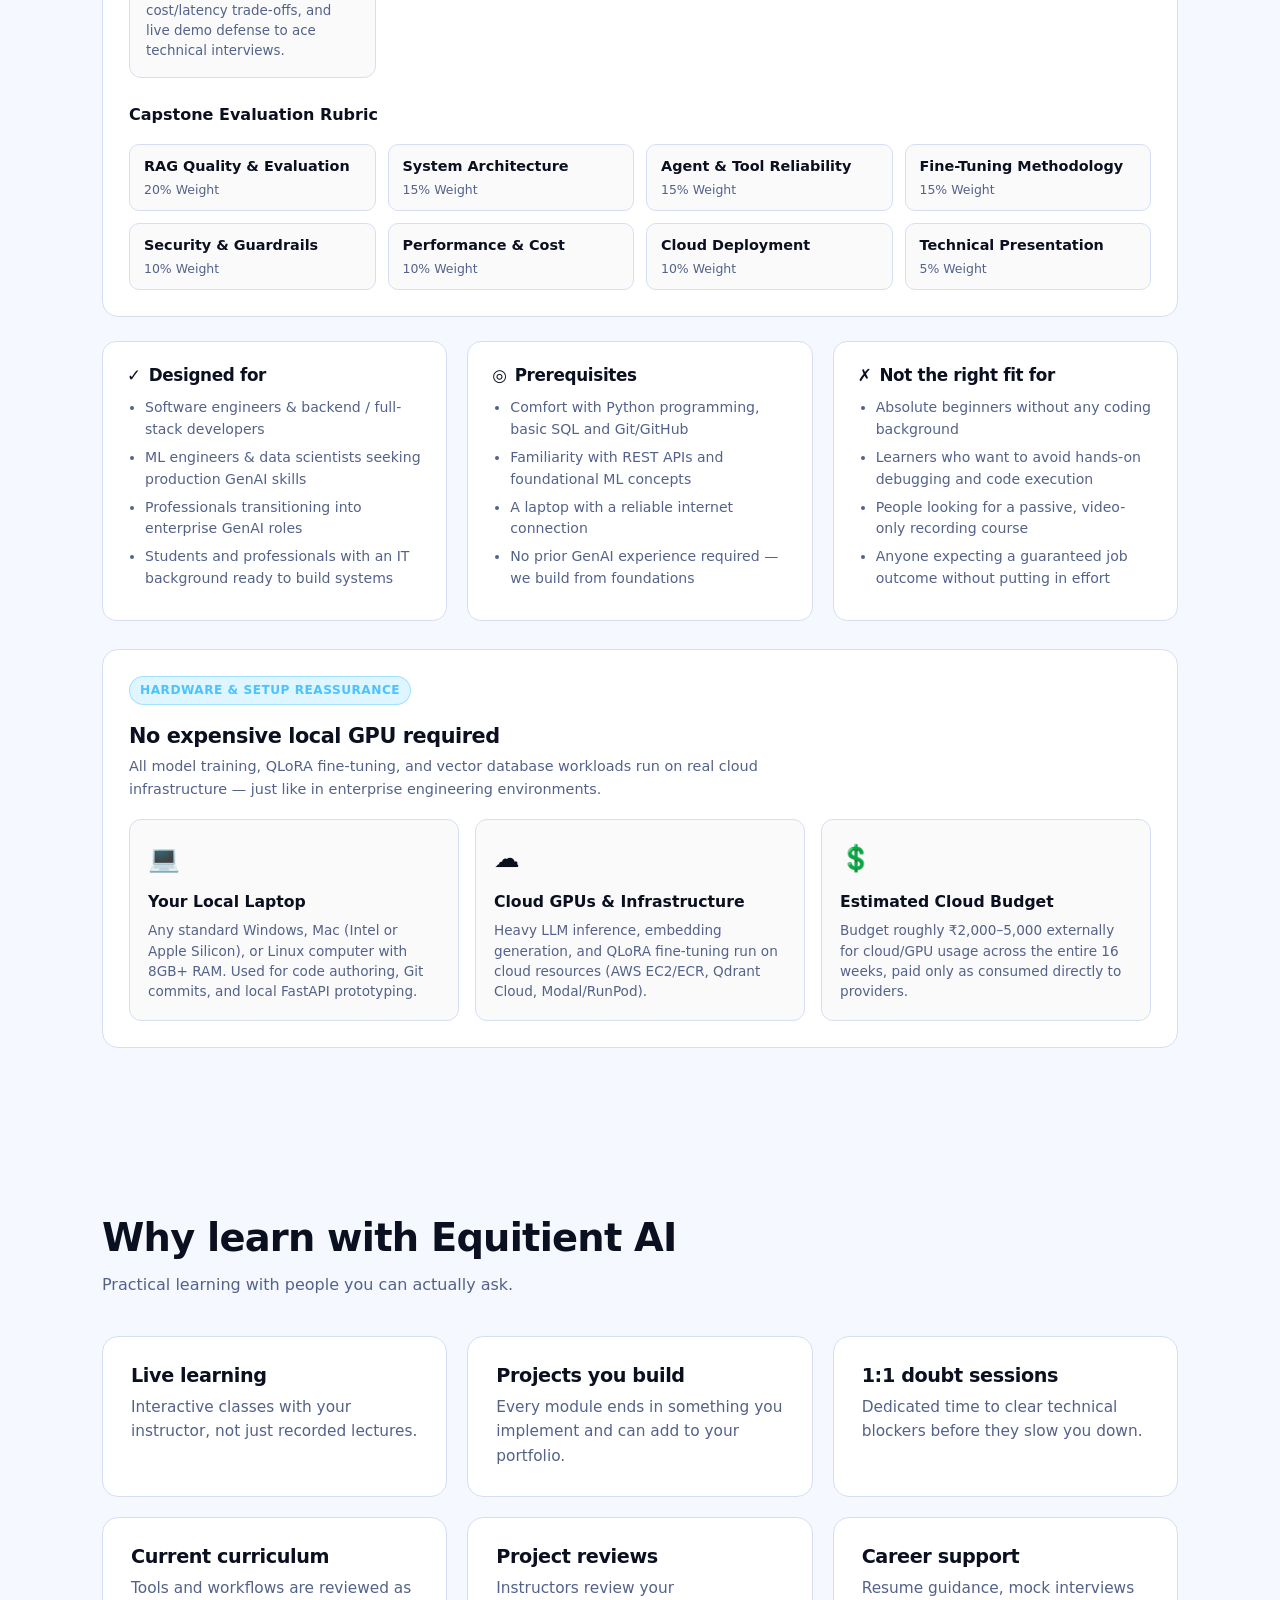
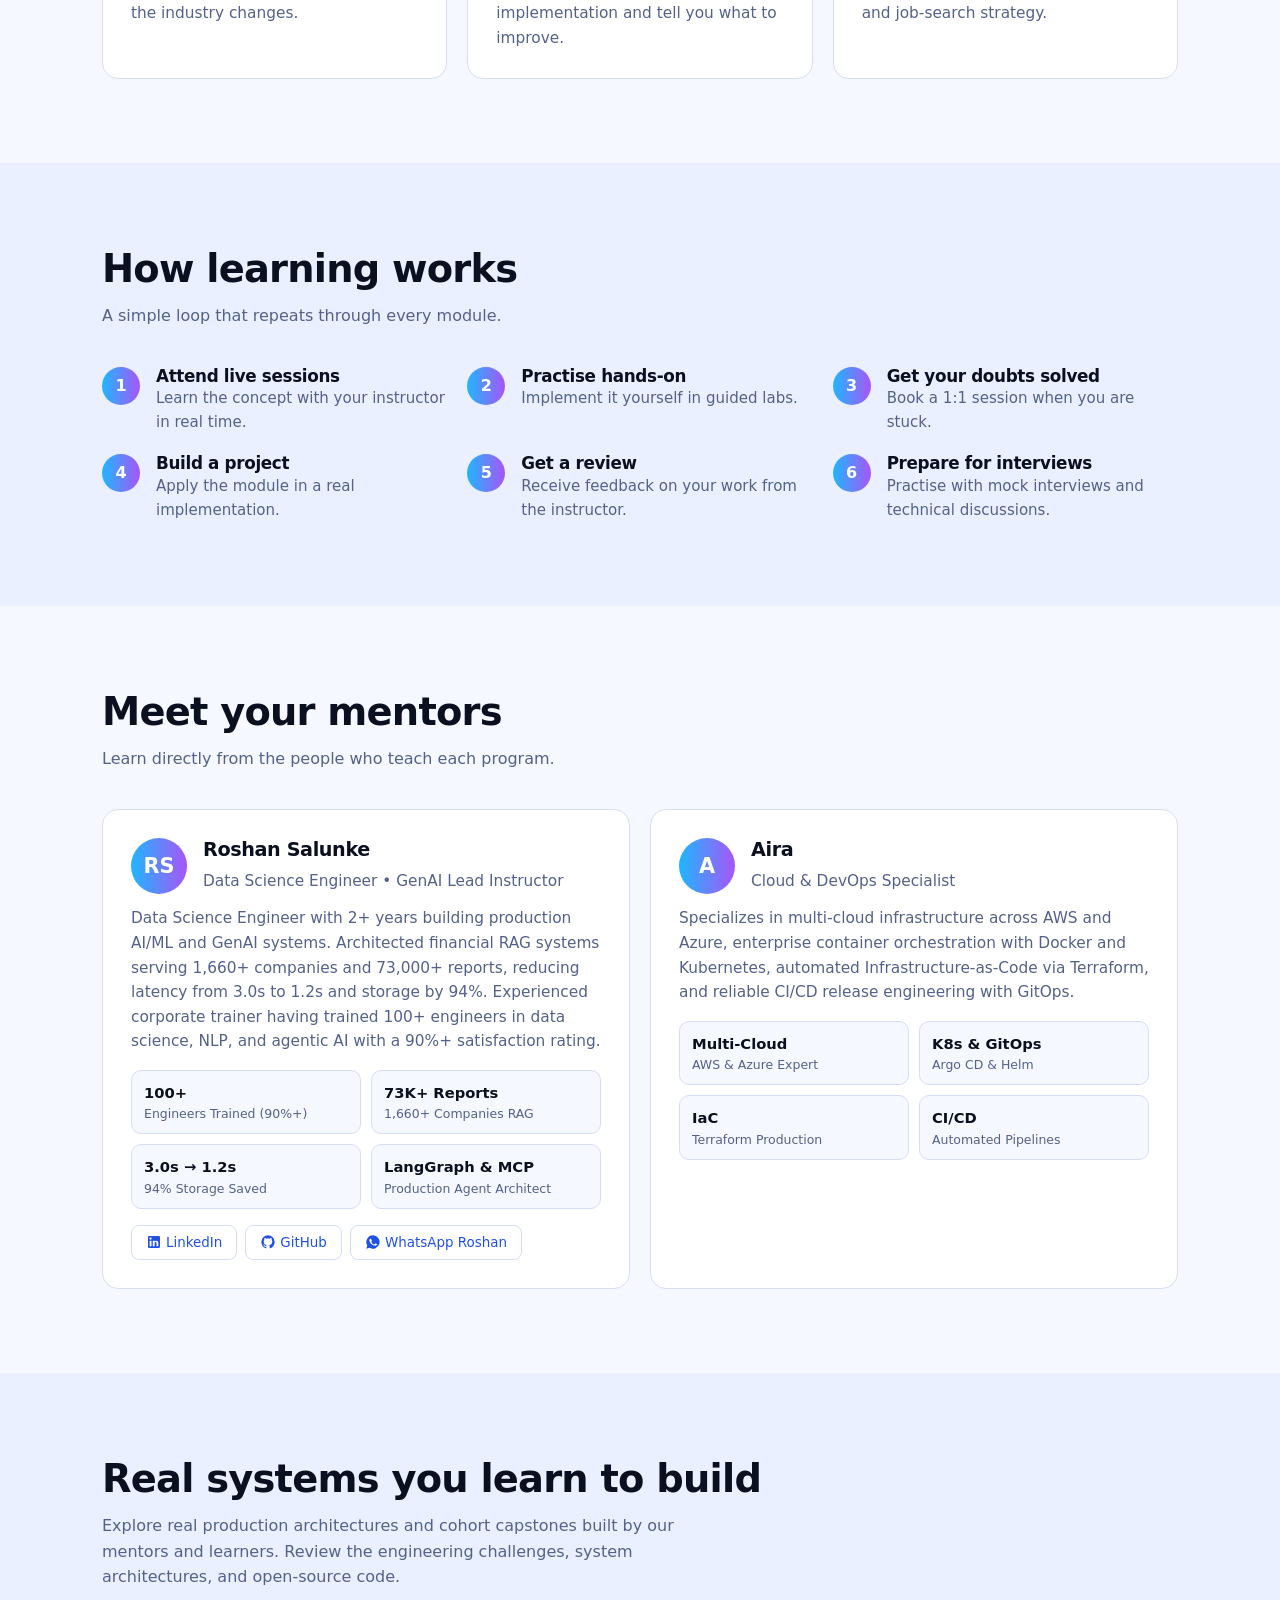
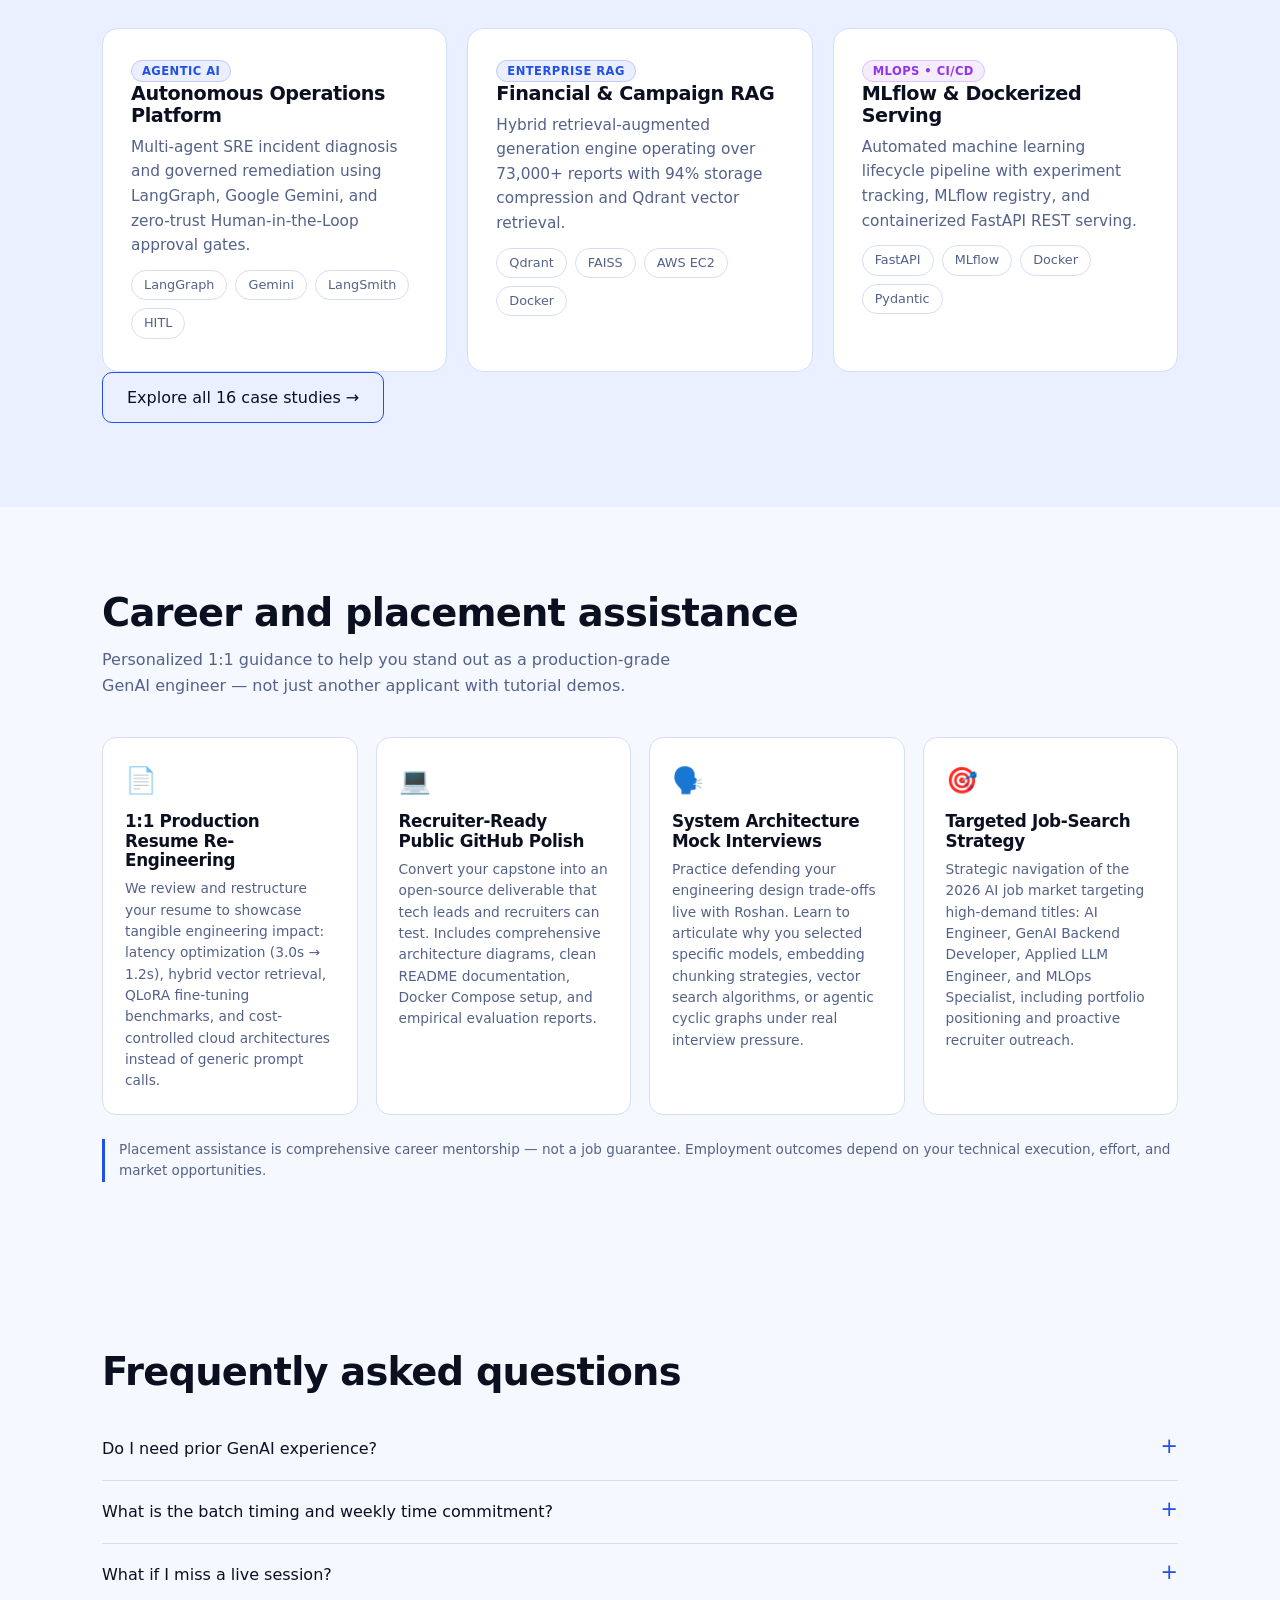
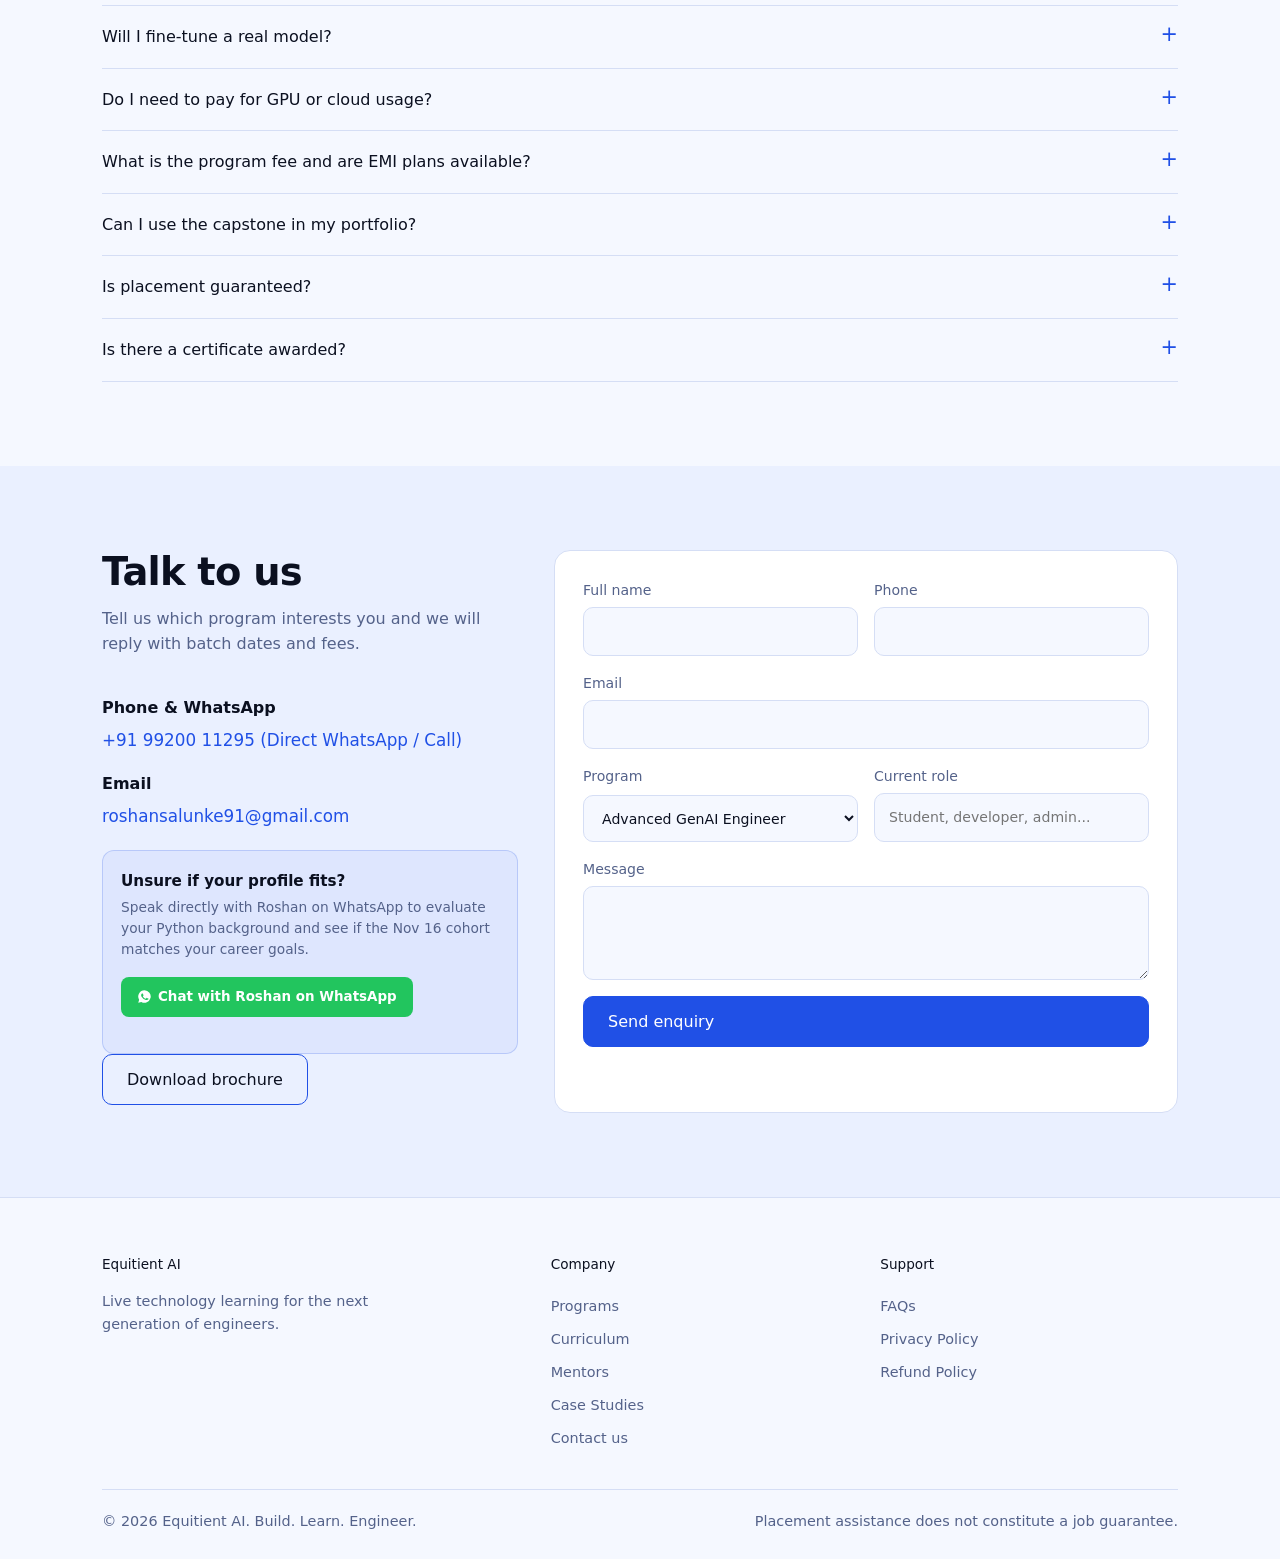
==== commit 66025a8d: "added all the changes with improvements" ====
--- a/index.html
+++ b/index.html
@@ -3,7 +3,7 @@
 <head>
 <meta charset="utf-8">
 <meta name="viewport" content="width=device-width, initial-scale=1">
-<title>Equitient AI | Live GenAI and Cloud &amp; DevOps Programs</title>
+<title>Equitient AI | Live GenAI &amp; Cloud DevOps Engineering Programs</title>
 <meta name="description" content="Live, mentor-led programs in Generative AI and Cloud & DevOps with hands-on projects, real capstones and career support. 16-week live cohorts, 20 learners max.">
 <meta name="keywords" content="GenAI course, Generative AI program, DevOps course, cloud engineering bootcamp, LLM engineering course, RAG course, Kubernetes training, Terraform course, AI agents course, live mentor-led tech course, Equitient AI">
 <meta name="author" content="Equitient AI">
@@ -31,6 +31,7 @@
 <link rel="preconnect" href="https://fonts.googleapis.com"><link rel="preconnect" href="https://fonts.gstatic.com" crossorigin>
 <link href="https://fonts.googleapis.com/css2?family=Outfit:wght@400;500;600;700&display=swap" rel="stylesheet">
 <link rel="stylesheet" href="style.css">
+<link rel="stylesheet" href="assets/mobile.css">
 <script type="application/ld+json">
 {
   "@context": "https://schema.org",
@@ -40,7 +41,20 @@
   "description": "Live, mentor-led programs in Generative AI and Cloud & DevOps with hands-on projects and career support.",
   "email": "roshansalunke91@gmail.com",
   "telephone": "+91-99200-11295",
-  "sameAs": [],
+  "sameAs": [
+    "https://www.linkedin.com/in/roshan-salunke-865425263/",
+    "https://github.com/roshan9900"
+  ],
+  "founder": {
+    "@type": "Person",
+    "name": "Roshan Salunke",
+    "jobTitle": "Lead GenAI Engineer & Instructor",
+    "url": "https://www.linkedin.com/in/roshan-salunke-865425263/",
+    "sameAs": [
+      "https://www.linkedin.com/in/roshan-salunke-865425263/",
+      "https://github.com/roshan9900"
+    ]
+  },
   "hasCourse": [
     {
       "@type": "Course",
@@ -65,22 +79,20 @@
     <img
         class="brand-mark logo-dark"
         src="assets/img/og-cover-1.png"
-        width="180" height="180"
+        width="180" height="60"
         alt="Equitient AI"
     >
 
     <img
         class="brand-mark logo-light"
         src="assets/img/logo.png"
+        width="180" height="60"
         alt="Equitient AI"
     >
 
 </a>
-<!-- <a class="brand" href="#home" aria-label="Equitient AI home">
-<img class="brand-mark" src="assets/img/og-cover-1.png" width="150" height="150" alt="" aria-hidden="true">  
- <span>quitient<small>AI</small></span></a> -->
 <div class="links" id="links">
-<a href="#programs">Programs</a><a href="#mentors">Mentors</a><a href="#learning">How it works</a><a href="#career">Career support</a><a href="#faq">FAQ</a><a href="#contact">Contact</a></div>
+<a href="#programs">Programs</a><a href="#curriculum">Curriculum</a><a href="#mentors">Mentors</a><a href="case-studies.html">Case Studies</a><a href="#learning">How it works</a><a href="#career">Career support</a><a href="#faq">FAQ</a><a href="#contact">Contact</a></div>
 <div class="dd" data-dd>
 <button class="btn sec dd-btn" type="button" aria-haspopup="true" aria-expanded="false">Download brochure</button>
 <div class="dd-menu" role="menu">
@@ -95,7 +107,7 @@
 <section class="hero" id="home"><div class="wrap">
 <div>
 <h1>Build the skills for <span class="grad">what's next.</span></h1>
-<p>Live, hands-on programs in Generative AI and Cloud &amp; DevOps. Learn from industry practitioners, build real projects, and get career support along the way.</p>
+<p>Live, mentor-led engineering programs in Generative AI and Cloud &amp; DevOps. Learn directly from practicing engineers building production LLM systems and cloud platforms. Build real portfolio capstones with 1:1 mentorship and comprehensive career support.</p>
 <div class="cta"><a class="btn pri" href="#programs">Explore programs</a>
 <div class="dd" data-dd>
 <button class="btn sec dd-btn" type="button" aria-haspopup="true" aria-expanded="false">Download brochure</button>
@@ -104,7 +116,7 @@
 <button type="button" role="menuitem" data-brochure="genai">Advanced GenAI Engineer brochure</button>
 </div></div>
 </div>
-<div class="marks"><span><b>Live</b>instructor-led</span><span><b>Hands-on</b>projects</span><span><b>1:1</b>doubt support</span><span><b>Career</b>&amp; placement assistance</span></div>
+<div class="marks"><span><b>Live</b>Mentor-led</span><span><b>100+</b>Learners mentored</span><span><b>Production</b>Capstones</span><span><b>1:1</b>Doubt support</span></div>
 </div>
 <svg class="art" viewBox="0 0 400 320" role="img" aria-label="A learner climbing a glowing path toward a lit doorway on a mountain">
 <defs><filter id="bl"><feGaussianBlur stdDeviation="3"/></filter></defs>
@@ -122,17 +134,285 @@
 <h2>Two programs, one way of learning</h2>
 <p class="lead">Each program is taught live and organised around projects you can show to employers.</p>
 <div class="grid g2">
-<article class="card prog"><h3>Advanced GenAI Engineer</h3><p>Taught by Roshan. Go from Python and ML foundations to LLM applications you can deploy.</p>
-<div class="tags"><span>Python</span><span>LLMs</span><span>RAG</span><span>Vector DBs</span><span>AI agents</span><span>Evaluation</span></div>
-<ul><li>Live online sessions with 1:1 doubt support</li><li>Capstone: an AI application built end to end</li><li>Resume and interview preparation</li></ul>
+<article class="card prog"><span class="prog-badge">Founding Batch &bull; Starts 16th Nov 2026 &bull; 20 Max &bull; &#8377;49,999</span><h3>Advanced GenAI Engineer</h3><p>A live, mentor-led program for engineers who want to design, evaluate, deploy and defend production-grade GenAI systems &mdash; not just build demos. Taught live by Roshan Salunke (Data Science Engineer).</p>
+<div class="sched-banner">
+  <span class="sched-pill">Cohort 1 Starts: 16th Nov 2026</span>
+  <p><b>8:00 &ndash; 10:00 PM IST (Mon&ndash;Fri)</b> &bull; Live online after office hours. <b>Full session recordings &amp; git repository materials</b> provided for every class. Applications reviewed on a rolling basis.</p>
+</div>
+<div class="tags"><span>FastAPI</span><span>RAG</span><span>Qdrant</span><span>FAISS</span><span>LangGraph</span><span>MCP</span><span>RAGAS</span><span>LoRA / QLoRA</span><span>Docker</span><span>AWS</span><span>Redis</span><span>CI/CD</span><span>LangSmith</span></div>
+<ul><li><b>Six Evolving Phases:</b> Go from FastAPI &amp; async Python to evaluated RAG, stateful agents, fine-tuning, and cost-aware cloud deployment</li><li><b>Production Capstone:</b> Build an end-to-end GenAI application in Finance, Legal, Healthcare or Enterprise and defend its architecture live</li><li><b>Schedule &amp; Format:</b> 16 weeks (~160 total live hours), 8:00&ndash;10:00 PM IST Mon&ndash;Fri (after office hours), strictly capped at 20 engineers for real 1:1 mentor attention. All sessions recorded.</li><li><b>Investment &amp; Mentorship:</b> &#8377;49,999 one-time fee with direct 1:1 resume review, public GitHub repository polishing, and technical mock interviews</li></ul>
+<div class="consult-callout">
+  <div class="consult-text">
+    <b>Unsure if your Python background or schedule fits?</b>
+    <span>Book a free 15-minute 1:1 roadmap call directly with Roshan. No sales pitch &mdash; just an honest technical evaluation of your background and the 16-week syllabus.</span>
+  </div>
+  <a class="btn wa-consult-sm" href="https://wa.me/919920011295?text=Hi%20Roshan%2C%20I%20want%20to%20book%20a%20free%2015-minute%201%3A1%20profile%20evaluation%20call%20for%20the%20Nov%2016%20Advanced%20GenAI%20batch." target="_blank" rel="noopener noreferrer">
+    <svg viewBox="0 0 24 24" width="15" height="15" fill="currentColor" aria-hidden="true"><path d="M12 2a10 10 0 0 0-8.6 15.1L2 22l5-1.3A10 10 0 1 0 12 2zm5.8 14.2c-.25.7-1.4 1.3-1.95 1.35-.5.05-1.1.07-1.8-.12-.4-.13-.95-.3-1.6-.6-2.8-1.2-4.6-4-4.75-4.2-.14-.2-1.1-1.5-1.1-2.8s.7-2 .95-2.25c.25-.27.55-.33.73-.33h.52c.17 0 .4-.05.6.45.25.6.85 2.1.92 2.25.08.15.12.33.02.52-.1.2-.15.33-.3.5-.15.18-.3.38-.45.5-.15.15-.3.3-.13.6.17.3.78 1.28 1.67 2.07 1.15 1 2.1 1.33 2.4 1.48.3.15.48.12.65-.07.18-.2.75-.87.95-1.17.2-.3.4-.25.67-.15.28.1 1.75.83 2.05.98.3.15.5.22.57.35.07.12.07.72-.18 1.4z"/></svg>
+    Book 15-Min Call
+  </a>
+</div>
 <div class="row2"><a class="btn pri" href="#contact" data-program="Advanced GenAI Engineer">Enquire now</a>
-<button class="btn sec" type="button" data-brochure="genai">Download brochure</button></div></article>
-<article class="card prog"><h3>DevOps Engineer</h3><p>Taught by Aira. Learn to build, ship and run cloud-native applications.</p>
-<div class="tags"><span>AWS</span><span>Docker</span><span>Kubernetes</span><span>Terraform</span><span>CI/CD</span><span>Argo CD</span></div>
-<ul><li>Live online sessions with 1:1 doubt support</li><li>Capstone: Git to Kubernetes with monitoring and GitOps</li><li>Resume and interview preparation</li></ul>
+<button class="btn sec" type="button" data-brochure="genai">Download syllabus (PDF)</button>
+<a class="btn wa-consult" href="https://wa.me/919920011295?text=Hi%20Roshan%2C%20I%20have%20a%20few%20questions%20about%20the%20Advanced%20GenAI%20Engineer%20Founding%20Batch.%20Can%20we%20evaluate%20if%20my%20background%20is%20a%20fit%3F" target="_blank" rel="noopener noreferrer"><svg viewBox="0 0 24 24" width="16" height="16" fill="currentColor" aria-hidden="true"><path d="M12 2a10 10 0 0 0-8.6 15.1L2 22l5-1.3A10 10 0 1 0 12 2zm5.8 14.2c-.25.7-1.4 1.3-1.95 1.35-.5.05-1.1.07-1.8-.12-.4-.13-.95-.3-1.6-.6-2.8-1.2-4.6-4-4.75-4.2-.14-.2-1.1-1.5-1.1-2.8s.7-2 .95-2.25c.25-.27.55-.33.73-.33h.52c.17 0 .4-.05.6.45.25.6.85 2.1.92 2.25.08.15.12.33.02.52-.1.2-.15.33-.3.5-.15.18-.3.38-.45.5-.15.15-.3.3-.13.6.17.3.78 1.28 1.67 2.07 1.15 1 2.1 1.33 2.4 1.48.3.15.48.12.65-.07.18-.2.75-.87.95-1.17.2-.3.4-.25.67-.15.28.1 1.75.83 2.05.98.3.15.5.22.57.35.07.12.07.72-.18 1.4z"/></svg>Chat with Roshan</a></div></article>
+<article class="card prog"><span class="prog-badge">Cohort 1 &bull; 20 Learners Max</span><h3>DevOps Engineer</h3><p>Taught by Aira. Learn to build, ship and run secure, highly available cloud-native infrastructure on AWS and Azure.</p>
+<div class="tags"><span>AWS &amp; Azure</span><span>Docker</span><span>Kubernetes</span><span>Terraform</span><span>CI/CD Pipelines</span><span>Argo CD</span><span>Prometheus &amp; Grafana</span></div>
+<ul><li><b>Live Hands-on Labs:</b> Infrastructure-as-code from scratch with 1:1 mentor support</li><li><b>Production Capstone:</b> End-to-end Git to Kubernetes GitOps pipeline with automated observability</li><li><b>Cloud Reliability:</b> Multi-cloud deployment, container orchestration, and secret management</li><li><b>Career Mentorship:</b> 1:1 technical interview prep, DevOps portfolio building, and job-search strategy</li></ul>
 <div class="row2"><a class="btn pri" href="#contact" data-program="DevOps Engineer">Enquire now</a>
-<button class="btn sec" type="button" data-brochure="devops">Download brochure</button></div></article>
+<button class="btn sec" type="button" data-brochure="devops">Download syllabus (PDF)</button>
+<a class="btn wa-consult" href="https://wa.me/919920011295?text=Hi%20Equitient%20AI%2C%20I%20have%20a%20few%20questions%20about%20the%20DevOps%20Engineer%20Cohort." target="_blank" rel="noopener noreferrer"><svg viewBox="0 0 24 24" width="16" height="16" fill="currentColor" aria-hidden="true"><path d="M12 2a10 10 0 0 0-8.6 15.1L2 22l5-1.3A10 10 0 1 0 12 2zm5.8 14.2c-.25.7-1.4 1.3-1.95 1.35-.5.05-1.1.07-1.8-.12-.4-.13-.95-.3-1.6-.6-2.8-1.2-4.6-4-4.75-4.2-.14-.2-1.1-1.5-1.1-2.8s.7-2 .95-2.25c.25-.27.55-.33.73-.33h.52c.17 0 .4-.05.6.45.25.6.85 2.1.92 2.25.08.15.12.33.02.52-.1.2-.15.33-.3.5-.15.18-.3.38-.45.5-.15.15-.3.3-.13.6.17.3.78 1.28 1.67 2.07 1.15 1 2.1 1.33 2.4 1.48.3.15.48.12.65-.07.18-.2.75-.87.95-1.17.2-.3.4-.25.67-.15.28.1 1.75.83 2.05.98.3.15.5.22.57.35.07.12.07.72-.18 1.4z"/></svg>WhatsApp Admission</a></div></article>
 </div></div></section>
+
+<section id="curriculum"><div class="wrap">
+<h2>Six phases. One evolving system.</h2>
+<p class="lead">Each phase builds on the last. You ship real, working components incrementally instead of only learning concepts in isolation &mdash; by week 16 they come together into one capstone system you defend live.</p>
+
+<div class="phase-grid">
+  <!-- Phase 1 -->
+  <div class="phase-card">
+    <div>
+      <div class="phase-header"><span class="phase-num">Phase 1</span><span class="phase-weeks">Weeks 1&ndash;3</span></div>
+      <h3>Engineering Foundations</h3>
+      <p>Master production Python, asynchronous I/O, and transformer primitives required for low-latency LLM systems.</p>
+      <ul class="phase-bullets">
+        <li><b>Week 1 &mdash; FastAPI &amp; Async Python:</b> async/await, Pydantic schemas, streaming responses, server-sent events (SSE) and non-blocking LLM calls.</li>
+        <li><b>Week 2 &mdash; Embeddings &amp; Chunking:</b> tokenization, semantic chunking strategies, local LLMs and INT8/INT4 quantization.</li>
+        <li><b>Week 3 &mdash; Transformer Architecture:</b> self-attention, KV cache, time-to-first-token (TTFT), speculative decoding and inference benchmarking.</li>
+      </ul>
+    </div>
+    <div class="tags"><span>FastAPI</span><span>Async Python</span><span>Pydantic</span><span>Embeddings</span><span>KV Cache</span></div>
+  </div>
+
+  <!-- Phase 2 -->
+  <div class="phase-card">
+    <div>
+      <div class="phase-header"><span class="phase-num">Phase 2</span><span class="phase-weeks">Weeks 4&ndash;7</span></div>
+      <h3>Production RAG Systems</h3>
+      <p>Build retrieval systems that are accurate, fast and measurable &mdash; not just functional.</p>
+      <ul class="phase-bullets">
+        <li><b>Vector Search:</b> FAISS to Qdrant migration, HNSW indexing, and payload metadata filtering.</li>
+        <li><b>Hybrid Search:</b> Combining BM25 keyword search with dense retrieval + cross-encoder reranking.</li>
+        <li><b>Advanced Retrieval:</b> RAG-Fusion, HyDE (Hypothetical Document Embeddings), multi-query, Reciprocal Rank Fusion (RRF).</li>
+        <li><b>Evaluation &amp; Tracing:</b> Automated RAGAS evaluation, LLM-as-judge, LangSmith tracing, and Phoenix observability.</li>
+      </ul>
+    </div>
+    <div class="tags"><span>Qdrant</span><span>FAISS</span><span>Hybrid BM25</span><span>RAGAS</span><span>LangSmith</span><span>Reranking</span></div>
+  </div>
+
+  <!-- Phase 3 -->
+  <div class="phase-card">
+    <div>
+      <div class="phase-header"><span class="phase-num">Phase 3</span><span class="phase-weeks">Weeks 8&ndash;10</span></div>
+      <h3>Agents, Tools &amp; Security</h3>
+      <p>Architect stateful agent workflows with tool calling, standardized protocol integration, and zero-trust security.</p>
+      <ul class="phase-bullets">
+        <li><b>Week 8 &mdash; LangGraph &amp; Stateful Agents:</b> graph-based workflows, conditional routing, cyclic graphs, memory and planning nodes.</li>
+        <li><b>Week 9 &mdash; Tool Calling &amp; MCP:</b> function schemas, Model Context Protocol (MCP) architecture, multi-agent coordination and Human-in-the-Loop review.</li>
+        <li><b>Week 10 &mdash; Security &amp; Guardrails:</b> prompt-injection defense, input/output validation and least-privilege tool access policies.</li>
+      </ul>
+    </div>
+    <div class="tags"><span>LangGraph</span><span>Tool Calling</span><span>MCP</span><span>HITL Gate</span><span>Guardrails</span></div>
+  </div>
+
+  <!-- Phase 4 -->
+  <div class="phase-card">
+    <div>
+      <div class="phase-header"><span class="phase-num">Phase 4</span><span class="phase-weeks">Weeks 11&ndash;13</span></div>
+      <h3>Fine-Tuning Engineering</h3>
+      <p>Practical model adaptation: know precisely when to fine-tune instead of defaulting to prompting or RAG.</p>
+      <ul class="phase-bullets">
+        <li><b>Instruction Tuning &amp; QLoRA:</b> LoRA and QLoRA fine-tuning workflows on small open-weight models.</li>
+        <li><b>Dataset Engineering:</b> Synthetic dataset construction and evaluating against overfitting.</li>
+        <li><b>Catastrophic Forgetting:</b> Benchmarking validation drift against original model performance.</li>
+        <li><b>Serving Optimization:</b> Model distillation, INT8/INT4 weight quantization, and deployment sizing.</li>
+      </ul>
+    </div>
+    <div class="tags"><span>LoRA / QLoRA</span><span>Open-Weight Models</span><span>Distillation</span><span>Quantization</span></div>
+  </div>
+
+  <!-- Phase 5 -->
+  <div class="phase-card">
+    <div>
+      <div class="phase-header"><span class="phase-num">Phase 5</span><span class="phase-weeks">Week 14</span></div>
+      <h3>Deploy &amp; Serve</h3>
+      <p>Containerize and deploy your GenAI services to cloud infrastructure with caching and telemetry.</p>
+      <ul class="phase-bullets">
+        <li><b>Containerization:</b> Production Docker builds for LLM and vector service runtimes.</li>
+        <li><b>Cloud Infrastructure:</b> Deployment on AWS EC2 &amp; ECR with automated CI/CD deployment pipelines.</li>
+        <li><b>Caching &amp; Cost Control:</b> Redis semantic caching, prompt caching, token cost tracking, and model routing.</li>
+      </ul>
+    </div>
+    <div class="tags"><span>Docker</span><span>AWS EC2/ECR</span><span>CI/CD</span><span>Redis</span><span>Cost Tracking</span></div>
+  </div>
+
+  <!-- Phase 6 -->
+  <div class="phase-card">
+    <div>
+      <div class="phase-header"><span class="phase-num">Phase 6</span><span class="phase-weeks">Weeks 15&ndash;16</span></div>
+      <h3>Integrate &amp; Defend</h3>
+      <p>Assemble your capstone, benchmark its performance, and defend your engineering decisions live.</p>
+      <ul class="phase-bullets">
+        <li><b>Full System Assembly:</b> End-to-end integration testing, cost, latency and quality analysis.</li>
+        <li><b>Architecture Defense:</b> Live technical presentation defending your trade-offs (RAG vs fine-tuning vs agents).</li>
+        <li><b>Portfolio &amp; Career Deliverable:</b> Clean public GitHub repository recruiters can inspect, plus technical mock interviews.</li>
+      </ul>
+    </div>
+    <div class="tags"><span>Live Defense</span><span>System Assembly</span><span>GitHub Deliverable</span><span>Mock Interviews</span></div>
+  </div>
+</div>
+
+<!-- Quick Guide: Architecture Decision Matrix (From Official Brochure Page 3) -->
+<div class="decision-guide-box">
+  <div class="decision-guide-header">
+    <span class="prog-badge">Engineering Architecture Guide</span>
+    <h3>RAG, prompting, fine-tuning or agents?</h3>
+    <p>A core principle taught throughout the program: learn when to choose each architecture based on empirical evidence, cost, and latency &mdash; not default assumptions.</p>
+  </div>
+  <div class="decision-table-wrap">
+    <table class="decision-table">
+      <thead>
+        <tr>
+          <th>If your system needs...</th>
+          <th>Use this approach</th>
+          <th>Why it matters in production</th>
+        </tr>
+      </thead>
+      <tbody>
+        <tr>
+          <td><b>Current information or citations</b></td>
+          <td><span class="tech-pill pill-rag">RAG</span></td>
+          <td>Hybrid BM25 + dense vector search grounds responses and prevents hallucinations without retraining.</td>
+        </tr>
+        <tr>
+          <td><b>A consistent output format</b></td>
+          <td><span class="tech-pill pill-prompt">Prompting &amp; Schemas</span></td>
+          <td>Pydantic schemas and structured function calling ensure reliable JSON without training overhead.</td>
+        </tr>
+        <tr>
+          <td><b>A specific style or behaviour</b></td>
+          <td><span class="tech-pill pill-ft">Fine-Tuning</span></td>
+          <td>Instruction tuning aligns open-weight models to domain-specific syntax, acronyms, and formatting.</td>
+        </tr>
+        <tr>
+          <td><b>Lower inference cost at scale</b></td>
+          <td><span class="tech-pill pill-ft">Fine-Tuning &amp; Distillation</span></td>
+          <td>Distilling a massive model into an 8B quantized model drastically cuts token costs and latency.</td>
+        </tr>
+        <tr>
+          <td><b>External actions &amp; tool execution</b></td>
+          <td><span class="tech-pill pill-agent">Agents &amp; Tools</span></td>
+          <td>LangGraph and Model Context Protocol (MCP) enable multi-step actions with Human-in-the-Loop review.</td>
+        </tr>
+      </tbody>
+    </table>
+  </div>
+</div>
+
+<!-- Capstone Deliverable & Rubric -->
+<div class="rubric-box">
+  <span class="prog-badge">Capstone Project Deliverable</span>
+  <h3 style="font-size:1.4rem;margin:10px 0 6px">A real production system you'll build and deploy</h3>
+  <p style="color:var(--mut);max-width:70ch;margin-bottom:18px">Build an end-to-end GenAI system across a domain of your choice &mdash; <b>Finance, Legal, Healthcare or Enterprise</b> &mdash; designed to ship, measured with evidence, and strong enough for your portfolio. <i>Principle: You deploy a fine-tuned model only if evaluation proves it is the better engineering choice over RAG or prompting &mdash; not by default.</i></p>
+
+  <h4 style="font-size:.84rem;text-transform:uppercase;letter-spacing:.05em;color:var(--mut);margin:20px 0 10px">The 5 Tangible Deliverables You Ship &amp; Defend</h4>
+  <div class="deliverables-grid">
+    <div class="deliverable-card">
+      <span class="deliverable-badge">Asset 1</span>
+      <h4>Deployed Production GenAI App</h4>
+      <p>FastAPI backend with streaming SSE, Pydantic validation, and Redis caching deployed on AWS EC2.</p>
+    </div>
+    <div class="deliverable-card">
+      <span class="deliverable-badge">Asset 2</span>
+      <h4>Evaluated Hybrid RAG Engine</h4>
+      <p>Dense + BM25 retrieval on Qdrant with cross-encoder reranking and automated RAGAS evaluation.</p>
+    </div>
+    <div class="deliverable-card">
+      <span class="deliverable-badge">Asset 3</span>
+      <h4>Stateful Autonomous Agents</h4>
+      <p>LangGraph multi-agent workflows, Model Context Protocol (MCP) tool schemas, and Human-in-the-Loop review.</p>
+    </div>
+    <div class="deliverable-card">
+      <span class="deliverable-badge">Asset 4</span>
+      <h4>Evaluated Fine-Tuned Model</h4>
+      <p>QLoRA instruction-tuned open-weight model with benchmarks against overfitting and catastrophic forgetting.</p>
+    </div>
+    <div class="deliverable-card">
+      <span class="deliverable-badge">Asset 5</span>
+      <h4>Recruiter-Ready Public GitHub Repo</h4>
+      <p>Architecture documentation, cost/latency trade-offs, and live demo defense to ace technical interviews.</p>
+    </div>
+  </div>
+
+  <h4 style="font-size:.84rem;text-transform:uppercase;letter-spacing:.05em;color:var(--mut);margin-bottom:12px">Capstone Evaluation Rubric</h4>
+  <div class="rubric-grid">
+    <div class="rubric-item"><b>RAG Quality &amp; Evaluation</b><span>20% Weight</span></div>
+    <div class="rubric-item"><b>System Architecture</b><span>15% Weight</span></div>
+    <div class="rubric-item"><b>Agent &amp; Tool Reliability</b><span>15% Weight</span></div>
+    <div class="rubric-item"><b>Fine-Tuning Methodology</b><span>15% Weight</span></div>
+    <div class="rubric-item"><b>Security &amp; Guardrails</b><span>10% Weight</span></div>
+    <div class="rubric-item"><b>Performance &amp; Cost</b><span>10% Weight</span></div>
+    <div class="rubric-item"><b>Cloud Deployment</b><span>10% Weight</span></div>
+    <div class="rubric-item"><b>Technical Presentation</b><span>5% Weight</span></div>
+  </div>
+</div>
+
+<!-- Fit & Prerequisites Guide -->
+<div class="fit-grid">
+  <div class="fit-card">
+    <h3><span style="color:#22c55e">&#10003;</span> Designed for</h3>
+    <ul>
+      <li>Software engineers &amp; backend / full-stack developers</li>
+      <li>ML engineers &amp; data scientists seeking production GenAI skills</li>
+      <li>Professionals transitioning into enterprise GenAI roles</li>
+      <li>Students and professionals with an IT background ready to build systems</li>
+    </ul>
+  </div>
+  <div class="fit-card">
+    <h3><span style="color:#38bdf8">&#9678;</span> Prerequisites</h3>
+    <ul>
+      <li>Comfort with Python programming, basic SQL and Git/GitHub</li>
+      <li>Familiarity with REST APIs and foundational ML concepts</li>
+      <li>A laptop with a reliable internet connection</li>
+      <li>No prior GenAI experience required &mdash; we build from foundations</li>
+    </ul>
+  </div>
+  <div class="fit-card">
+    <h3><span style="color:#ef4444">&#10007;</span> Not the right fit for</h3>
+    <ul>
+      <li>Absolute beginners without any coding background</li>
+      <li>Learners who want to avoid hands-on debugging and code execution</li>
+      <li>People looking for a passive, video-only recording course</li>
+      <li>Anyone expecting a guaranteed job outcome without putting in effort</li>
+    </ul>
+  </div>
+</div>
+
+<!-- Hardware & Cloud Infrastructure Reassurance (From Official Brochure Page 6) -->
+<div class="hardware-box">
+  <div class="hw-header">
+    <span class="prog-badge">Hardware &amp; Setup Reassurance</span>
+    <h3>No expensive local GPU required</h3>
+    <p>All model training, QLoRA fine-tuning, and vector database workloads run on real cloud infrastructure &mdash; just like in enterprise engineering environments.</p>
+  </div>
+  <div class="hw-grid">
+    <div class="hw-card">
+      <div class="hw-icon">&#128187;</div>
+      <h4>Your Local Laptop</h4>
+      <p>Any standard Windows, Mac (Intel or Apple Silicon), or Linux computer with 8GB+ RAM. Used for code authoring, Git commits, and local FastAPI prototyping.</p>
+    </div>
+    <div class="hw-card">
+      <div class="hw-icon">&#9729;&#65039;</div>
+      <h4>Cloud GPUs &amp; Infrastructure</h4>
+      <p>Heavy LLM inference, embedding generation, and QLoRA fine-tuning run on cloud resources (AWS EC2/ECR, Qdrant Cloud, Modal/RunPod).</p>
+    </div>
+    <div class="hw-card">
+      <div class="hw-icon">&#128178;</div>
+      <h4>Estimated Cloud Budget</h4>
+      <p>Budget roughly &#8377;2,000&ndash;5,000 externally for cloud/GPU usage across the entire 16 weeks, paid only as consumed directly to providers.</p>
+    </div>
+  </div>
+</div>
+
+</div></section>
 
 <section id="why"><div class="wrap">
 <h2>Why learn with Equitient AI</h2><p class="lead">Practical learning with people you can actually ask.</p>
@@ -159,32 +439,126 @@
 <section id="mentors"><div class="wrap">
 <h2>Meet your mentors</h2><p class="lead">Learn directly from the people who teach each program.</p>
 <div class="grid g2">
-<div class="card"><div class="who"><div class="av">R</div><div><h3>Roshan</h3><p>Data Science &amp; GenAI Instructor</p></div></div>
-<p>Focused on data science, generative AI, LLM applications and practical AI engineering.</p></div>
-<div class="card"><div class="who"><div class="av">A</div><div><h3>Aira</h3><p>Cloud &amp; DevOps Instructor</p></div></div>
-<p>Focused on cloud infrastructure, Kubernetes, infrastructure as code and CI/CD automation.</p></div>
+<div class="card mentor-card">
+  <div class="who"><div class="av">RS</div><div><h3>Roshan Salunke</h3><p>Data Science Engineer &bull; GenAI Lead Instructor</p></div></div>
+  <p>Data Science Engineer with 2+ years building production AI/ML and GenAI systems. Architected financial RAG systems serving 1,660+ companies and 73,000+ reports, reducing latency from 3.0s to 1.2s and storage by 94%. Experienced corporate trainer having trained 100+ engineers in data science, NLP, and agentic AI with a 90%+ satisfaction rating.</p>
+  <div class="mentor-stats">
+    <div class="stat-pill"><b>100+</b><span>Engineers Trained (90%+)</span></div>
+    <div class="stat-pill"><b>73K+ Reports</b><span>1,660+ Companies RAG</span></div>
+    <div class="stat-pill"><b>3.0s &rarr; 1.2s</b><span>94% Storage Saved</span></div>
+    <div class="stat-pill"><b>LangGraph &amp; MCP</b><span>Production Agent Architect</span></div>
+  </div>
+  <div class="mentor-links">
+    <a class="link-btn" href="https://www.linkedin.com/in/roshan-salunke-865425263/" target="_blank" rel="noopener noreferrer">
+      <svg viewBox="0 0 24 24" width="16" height="16" fill="currentColor" aria-hidden="true"><path d="M19 3a2 2 0 0 1 2 2v14a2 2 0 0 1-2 2H5a2 2 0 0 1-2-2V5a2 2 0 0 1 2-2h14m-.5 15.5v-5.3a3.26 3.26 0 0 0-3.26-3.26c-.85 0-1.84.52-2.28 1.3v-1.11h-2.79v8.37h2.79v-4.93c0-.77.62-1.4 1.39-1.4a1.4 1.4 0 0 1 1.4 1.4v4.93h2.75M6.88 8.56a1.68 1.68 0 0 0 1.68-1.68c0-.93-.75-1.69-1.68-1.69a1.69 1.69 0 0 0-1.69 1.69c0 .93.76 1.68 1.69 1.68m1.39 9.94v-8.37H5.5v8.37h2.77z"/></svg>
+      LinkedIn
+    </a>
+    <a class="link-btn" href="https://github.com/roshan9900" target="_blank" rel="noopener noreferrer">
+      <svg viewBox="0 0 24 24" width="16" height="16" fill="currentColor" aria-hidden="true"><path d="M12 2A10 10 0 0 0 2 12c0 4.42 2.87 8.17 6.84 9.5.5.08.66-.23.66-.5v-1.69c-2.77.6-3.36-1.34-3.36-1.34-.46-1.16-1.11-1.47-1.11-1.47-.91-.62.07-.6.07-.6 1 .07 1.53 1.03 1.53 1.03.87 1.52 2.34 1.07 2.91.83.1-.65.35-1.09.63-1.34-2.22-.25-4.55-1.11-4.55-4.92 0-1.11.38-2 1.03-2.71-.1-.25-.45-1.29.1-2.64 0 0 .84-.27 2.75 1.02.79-.22 1.65-.33 2.5-.33.85 0 1.71.11 2.5.33 1.91-1.29 2.75-1.02 2.75-1.02.55 1.35.2 2.39.1 2.64.65.71 1.03 1.6 1.03 2.71 0 3.82-2.34 4.66-4.57 4.91.36.31.69.92.69 1.85V21c0 .27.16.59.67.5C19.14 20.16 22 16.42 22 12A10 10 0 0 0 12 2z"/></svg>
+      GitHub
+    </a>
+    <a class="link-btn link-wa" style="color:#22c55e" href="https://wa.me/919920011295?text=Hi%20Roshan%2C%20I%20have%20a%20few%20questions%20about%20the%20Advanced%20GenAI%20Engineer%20Founding%20Batch" target="_blank" rel="noopener noreferrer">
+      <svg viewBox="0 0 24 24" width="16" height="16" fill="currentColor" aria-hidden="true"><path d="M12 2a10 10 0 0 0-8.6 15.1L2 22l5-1.3A10 10 0 1 0 12 2zm5.8 14.2c-.25.7-1.4 1.3-1.95 1.35-.5.05-1.1.07-1.8-.12-.4-.13-.95-.3-1.6-.6-2.8-1.2-4.6-4-4.75-4.2-.14-.2-1.1-1.5-1.1-2.8s.7-2 .95-2.25c.25-.27.55-.33.73-.33h.52c.17 0 .4-.05.6.45.25.6.85 2.1.92 2.25.08.15.12.33.02.52-.1.2-.15.33-.3.5-.15.18-.3.38-.45.5-.15.15-.3.3-.13.6.17.3.78 1.28 1.67 2.07 1.15 1 2.1 1.33 2.4 1.48.3.15.48.12.65-.07.18-.2.75-.87.95-1.17.2-.3.4-.25.67-.15.28.1 1.75.83 2.05.98.3.15.5.22.57.35.07.12.07.72-.18 1.4z"/></svg>
+      WhatsApp Roshan
+    </a>
+  </div>
+</div>
+<div class="card mentor-card">
+  <div class="who"><div class="av">A</div><div><h3>Aira</h3><p>Cloud &amp; DevOps Specialist</p></div></div>
+  <p>Specializes in multi-cloud infrastructure across AWS and Azure, enterprise container orchestration with Docker and Kubernetes, automated Infrastructure-as-Code via Terraform, and reliable CI/CD release engineering with GitOps.</p>
+  <div class="mentor-stats">
+    <div class="stat-pill"><b>Multi-Cloud</b><span>AWS &amp; Azure Expert</span></div>
+    <div class="stat-pill"><b>K8s &amp; GitOps</b><span>Argo CD &amp; Helm</span></div>
+    <div class="stat-pill"><b>IaC</b><span>Terraform Production</span></div>
+    <div class="stat-pill"><b>CI/CD</b><span>Automated Pipelines</span></div>
+  </div>
+</div>
 </div></div></section>
 
-<section class="alt" id="career"><div class="wrap">
+<section class="alt" id="case-studies"><div class="wrap">
+<h2>Real systems you learn to build</h2>
+<p class="lead">Explore real production architectures and cohort capstones built by our mentors and learners. Review the engineering challenges, system architectures, and open-source code.</p>
+<div class="grid g3">
+  <div class="card">
+    <span class="cs-badge">Agentic AI</span>
+    <h3 style="margin-top:10px">Autonomous Operations Platform</h3>
+    <p>Multi-agent SRE incident diagnosis and governed remediation using LangGraph, Google Gemini, and zero-trust Human-in-the-Loop approval gates.</p>
+    <div class="tags" style="margin-top:12px"><span>LangGraph</span><span>Gemini</span><span>LangSmith</span><span>HITL</span></div>
+  </div>
+  <div class="card">
+    <span class="cs-badge">Enterprise RAG</span>
+    <h3 style="margin-top:10px">Financial &amp; Campaign RAG</h3>
+    <p>Hybrid retrieval-augmented generation engine operating over 73,000+ reports with 94% storage compression and Qdrant vector retrieval.</p>
+    <div class="tags" style="margin-top:12px"><span>Qdrant</span><span>FAISS</span><span>AWS EC2</span><span>Docker</span></div>
+  </div>
+  <div class="card">
+    <span class="cs-badge devops">MLOps &bull; CI/CD</span>
+    <h3 style="margin-top:10px">MLflow &amp; Dockerized Serving</h3>
+    <p>Automated machine learning lifecycle pipeline with experiment tracking, MLflow registry, and containerized FastAPI REST serving.</p>
+    <div class="tags" style="margin-top:12px"><span>FastAPI</span><span>MLflow</span><span>Docker</span><span>Pydantic</span></div>
+  </div>
+</div>
+<div style="margin-top:28px;text-align:center">
+  <a class="btn sec" href="case-studies.html">Explore all 16 case studies &rarr;</a>
+</div>
+</div></section>
+
+<section id="career"><div class="wrap">
 <h2>Career and placement assistance</h2>
-<p class="lead">Resume review, LinkedIn and GitHub guidance, technical interview preparation, mock interviews, job-search strategy and help identifying relevant opportunities.</p>
-<p class="note">Placement assistance is not a job guarantee. Outcomes depend on your effort, skills and the market.</p>
+<p class="lead">Personalized 1:1 guidance to help you stand out as a production-grade GenAI engineer &mdash; not just another applicant with tutorial demos.</p>
+
+<div class="career-pillars-grid">
+  <div class="career-pillar-card">
+    <div class="pillar-icon">&#128196;</div>
+    <h3>1:1 Production Resume Re-Engineering</h3>
+    <p>We review and restructure your resume to showcase tangible engineering impact: latency optimization (3.0s &rarr; 1.2s), hybrid vector retrieval, QLoRA fine-tuning benchmarks, and cost-controlled cloud architectures instead of generic prompt calls.</p>
+  </div>
+  <div class="career-pillar-card">
+    <div class="pillar-icon">&#128187;</div>
+    <h3>Recruiter-Ready Public GitHub Polish</h3>
+    <p>Convert your capstone into an open-source deliverable that tech leads and recruiters can test. Includes comprehensive architecture diagrams, clean README documentation, Docker Compose setup, and empirical evaluation reports.</p>
+  </div>
+  <div class="career-pillar-card">
+    <div class="pillar-icon">&#128483;&#65039;</div>
+    <h3>System Architecture Mock Interviews</h3>
+    <p>Practice defending your engineering design trade-offs live with Roshan. Learn to articulate why you selected specific models, embedding chunking strategies, vector search algorithms, or agentic cyclic graphs under real interview pressure.</p>
+  </div>
+  <div class="career-pillar-card">
+    <div class="pillar-icon">&#127919;</div>
+    <h3>Targeted Job-Search Strategy</h3>
+    <p>Strategic navigation of the 2026 AI job market targeting high-demand titles: AI Engineer, GenAI Backend Developer, Applied LLM Engineer, and MLOps Specialist, including portfolio positioning and proactive recruiter outreach.</p>
+  </div>
+</div>
+
+<p class="note">Placement assistance is comprehensive career mentorship &mdash; not a job guarantee. Employment outcomes depend on your technical execution, effort, and market opportunities.</p>
 </div></section>
 
 <section id="faq"><div class="wrap">
 <h2>Frequently asked questions</h2><div class="mt-24">
-<details><summary>Are classes live or recorded?</summary><p>Classes are live and instructor-led. Ask us about recording availability for missed sessions.</p></details>
-<details><summary>Is placement guaranteed?</summary><p>No. We provide career and placement assistance, but we do not guarantee employment.</p></details>
-<details><summary>Do I need prior experience?</summary><p>Basic programming or scripting helps. DevOps learners should also know basic Linux and networking. Tell us your background and we will advise.</p></details>
-<details><summary>Are projects and 1:1 doubt solving included?</summary><p>Yes. Both programs include hands-on projects and dedicated doubt-solving sessions.</p></details>
-<details><summary>Is there a certificate?</summary><p>Yes, on completing the program. Ask us for the criteria.</p></details>
+<details><summary>Do I need prior GenAI experience?</summary><p>No. We build up from engineering foundations. However, Python proficiency and familiarity with basic SQL and REST APIs are required to keep pace with the hands-on labs.</p></details>
+<details><summary>What is the batch timing and weekly time commitment?</summary><p>The program runs for 16 weeks (~160 total live hours) with live online sessions from 8:00 to 10:00 PM IST, Monday through Friday. Sessions are capped at 20 engineers for direct mentor attention.</p></details>
+<details><summary>What if I miss a live session?</summary><p>Recordings and complete code repository materials are available for enrolled learners for every live session.</p></details>
+<details><summary>Will I fine-tune a real model?</summary><p>Yes &mdash; you will apply QLoRA to a small open-weight model during Phase 4 (Fine-Tuning Engineering) and benchmark against catastrophic forgetting and inference serving trade-offs.</p></details>
+<details><summary>Do I need to pay for GPU or cloud usage?</summary><p>We recommend budgeting roughly &#8377;2,000&ndash;5,000 externally for cloud/GPU resources (e.g., AWS EC2, Qdrant Cloud, Modal/RunPod) during the program, paid as used.</p></details>
+<details><summary>What is the program fee and are EMI plans available?</summary><p>The program fee for the Founding Batch is a one-time payment of &#8377;49,999. EMI options are currently not available.</p></details>
+<details><summary>Can I use the capstone in my portfolio?</summary><p>Yes. The capstone is specifically designed as an end-to-end, production-ready public GitHub project with architecture documentation, latency/cost metrics, and an evaluation report that you can showcase to employers and recruiters.</p></details>
+<details><summary>Is placement guaranteed?</summary><p>No. We provide comprehensive career and placement assistance &mdash; 1:1 resume review, GitHub/portfolio polishing, technical mock interviews, and job-search strategy. This does not constitute a guarantee of employment, salary, company, or role.</p></details>
+<details><summary>Is there a certificate awarded?</summary><p>Yes, awarded upon completing all program milestones and successfully defending your capstone project live.</p></details>
 </div></div></section>
 
 <section class="alt" id="contact"><div class="wrap contact">
 <div class="info"><h2>Talk to us</h2><p class="lead">Tell us which program interests you and we will reply with batch dates and fees.</p>
-<b>Phone</b><a href="tel:+919920011295">+91 99200 11295</a>
+<b>Phone &amp; WhatsApp</b><a href="https://wa.me/919920011295?text=Hi%20Equitient%20AI%2C%20I%20want%20to%20know%20more%20about%20your%20programs" target="_blank" rel="noopener noreferrer">+91 99200 11295 (Direct WhatsApp / Call)</a>
 <b>Email</b><a href="mailto:roshansalunke91@gmail.com">roshansalunke91@gmail.com</a>
-<div class="dd" data-dd>
+<div class="consult-strip">
+  <b>Unsure if your profile fits?</b>
+  <p>Speak directly with Roshan on WhatsApp to evaluate your Python background and see if the Nov 16 cohort matches your career goals.</p>
+  <a class="btn wa-consult-sm" href="https://wa.me/919920011295?text=Hi%20Roshan%2C%20I%20have%20a%20few%20questions%20about%20my%20background%20for%20the%20Nov%2016%20Advanced%20GenAI%20Founding%20Batch" target="_blank" rel="noopener noreferrer">
+    <svg viewBox="0 0 24 24" width="15" height="15" fill="currentColor" aria-hidden="true"><path d="M12 2a10 10 0 0 0-8.6 15.1L2 22l5-1.3A10 10 0 1 0 12 2zm5.8 14.2c-.25.7-1.4 1.3-1.95 1.35-.5.05-1.1.07-1.8-.12-.4-.13-.95-.3-1.6-.6-2.8-1.2-4.6-4-4.75-4.2-.14-.2-1.1-1.5-1.1-2.8s.7-2 .95-2.25c.25-.27.55-.33.73-.33h.52c.17 0 .4-.05.6.45.25.6.85 2.1.92 2.25.08.15.12.33.02.52-.1.2-.15.33-.3.5-.15.18-.3.38-.45.5-.15.15-.3.3-.13.6.17.3.78 1.28 1.67 2.07 1.15 1 2.1 1.33 2.4 1.48.3.15.48.12.65-.07.18-.2.75-.87.95-1.17.2-.3.4-.25.67-.15.28.1 1.75.83 2.05.98.3.15.5.22.57.35.07.12.07.72-.18 1.4z"/></svg>
+    Chat with Roshan on WhatsApp
+  </a>
+</div>
+<div class="dd" data-dd style="margin-top:16px">
 <button class="btn sec dd-btn" type="button" aria-haspopup="true" aria-expanded="false">Download brochure</button>
 <div class="dd-menu" role="menu">
 <button type="button" role="menuitem" data-brochure="devops">DevOps Engineer brochure</button>
@@ -209,7 +583,7 @@
 <div class="fgrid">
 <div><h4>Equitient AI</h4><p class="footer-desc">Live technology learning for the next generation of engineers.</p></div>
 <div><h4>Company</h4>
-<a href="#programs">Programs</a><a href="#mentors">Mentors</a><a href="case-studies.html">Case Studies</a><a href="#contact">Contact us</a></div>
+<a href="#programs">Programs</a><a href="#curriculum">Curriculum</a><a href="#mentors">Mentors</a><a href="case-studies.html">Case Studies</a><a href="#contact">Contact us</a></div>
 <div><h4>Support</h4>
 <a href="#faq">FAQs</a><a href="privacy-policy.html">Privacy Policy</a><a href="refund-policy.html">Refund Policy</a></div>
 </div>
@@ -217,6 +591,48 @@
 </div></footer>
 <a class="wa" href="https://wa.me/919920011295?text=Hi%20Equitient%20AI%2C%20I%20want%20to%20know%20more%20about%20your%20programs" target="_blank" rel="noopener noreferrer">Chat on WhatsApp</a>
 
+<!-- ===== Mobile quick-action bar + scroll progress line (added) ===== -->
+<div class="eq-progress" id="eqProg" aria-hidden="true"></div>
+<div class="eq-bar" id="eqBar" role="navigation" aria-label="Quick actions">
+ <a class="eq-b-call" href="tel:+919920011295"><svg viewBox="0 0 24 24" aria-hidden="true"><path d="M6.6 10.8a15.1 15.1 0 0 0 6.6 6.6l2.2-2.2a1 1 0 0 1 1-.25 11.4 11.4 0 0 0 3.6.57 1 1 0 0 1 1 1V20a1 1 0 0 1-1 1A17 17 0 0 1 3 4a1 1 0 0 1 1-1h3.5a1 1 0 0 1 1 1c0 1.25.2 2.45.57 3.57a1 1 0 0 1-.25 1z"/></svg>Call</a>
+ <a class="eq-b-wa" href="https://wa.me/919920011295?text=Hi%20Equitient%20AI%2C%20I%20want%20to%20know%20more%20about%20your%20programs" target="_blank" rel="noopener noreferrer"><svg viewBox="0 0 24 24" aria-hidden="true"><path d="M12 2a10 10 0 0 0-8.6 15.1L2 22l5-1.3A10 10 0 1 0 12 2zm5.8 14.2c-.25.7-1.4 1.3-1.95 1.35-.5.05-1.1.07-1.8-.12-.4-.13-.95-.3-1.6-.6-2.8-1.2-4.6-4-4.75-4.2-.14-.2-1.1-1.5-1.1-2.8s.7-2 .95-2.25c.25-.27.55-.33.73-.33h.52c.17 0 .4-.05.6.45.25.6.85 2.1.92 2.25.08.15.12.33.02.52-.1.2-.15.33-.3.5-.15.18-.3.38-.45.5-.15.15-.3.3-.13.6.17.3.78 1.28 1.67 2.07 1.15 1 2.1 1.33 2.4 1.48.3.15.48.12.65-.07.18-.2.75-.87.95-1.17.2-.3.4-.25.67-.15.28.1 1.75.83 2.05.98.3.15.5.22.57.35.07.12.07.72-.18 1.4z"/></svg>WhatsApp</a>
+ <a class="eq-b-enq" href="#contact">Enquire</a>
+</div>
+
+<!-- ===== Enquiry popup (added): opens at 30s and again at 60s. Sends to the same place as the "Send enquiry" form below. ===== -->
+<div class="eq-overlay" id="eqOverlay" role="dialog" aria-modal="true" aria-labelledby="eqTitle">
+ <div class="eq-modal" id="eqModal">
+  <button class="eq-close" id="eqClose" type="button" aria-label="Close popup">&times;</button>
+
+  <aside class="eq-left">
+   <img class="eq-logo" id="eqLogo" src="assets/img/logo.png" alt="Equitient AI" width="180" height="60">
+   <h2>Build the skills real teams <span>hire for.</span></h2>
+   <p class="eq-sub">Live, mentor-led programs with hands-on projects, 1:1 doubt support and career guidance.</p>
+   <div class="eq-course"><i>&#9854;&#65039;</i><div><b>DevOps Engineer</b><small>Cloud (AWS &amp; Azure), Docker, Kubernetes, Terraform and CI/CD</small></div></div>
+   <div class="eq-course"><i>&#129302;</i><div><b>Advanced GenAI Engineer</b><small>LLMs, RAG, AI agents, evaluation and deployment</small></div></div>
+   <div class="eq-chips"><span>16 weeks</span><span>Live online</span><span>20 learners max</span><span>1:1 doubt support</span></div>
+  </aside>
+
+  <section class="eq-right">
+   <div class="eq-form">
+    <h3 id="eqTitle">Talk to Our Team <span>Today!</span></h3>
+    <p class="eq-note">Share your details and we will reply with batch dates and fees.</p>
+    <form id="eqForm" novalidate>
+     <div class="eq-f"><label for="eqName">Full Name</label><input id="eqName" name="name" type="text" maxlength="80" autocomplete="name" placeholder="Enter your full name"><div class="eq-err">Please enter your name.</div></div>
+     <div class="eq-f"><label for="eqMobile">Mobile Number</label><input id="eqMobile" name="mobile" type="tel" inputmode="numeric" maxlength="10" autocomplete="tel-national" placeholder="Enter 10-digit Mobile Number"><div class="eq-err">Enter a valid 10-digit mobile number.</div></div>
+     <div class="eq-f"><label for="eqEmail">Email</label><input id="eqEmail" name="email" type="email" maxlength="120" autocomplete="email" placeholder="you@example.com"><div class="eq-err">Enter a valid email address.</div></div>
+     <div class="eq-f"><label for="eqCourse">I am interested in</label>
+      <select id="eqCourse" name="course"><option value="">Select a program</option><option value="DevOps Engineer">DevOps Engineer (Cloud, AWS &amp; Azure)</option><option value="Advanced GenAI Engineer">Advanced GenAI Engineer</option><option value="Not sure yet">Not sure yet</option></select><div class="eq-err">Please choose a program.</div></div>
+     <input class="eq-hp" type="text" name="website" tabindex="-1" autocomplete="off" aria-hidden="true">
+     <button class="eq-btn" id="eqSubmit" type="submit">Request a Call Back</button>
+     <p class="eq-fine">By submitting, you agree to be contacted by Equitient AI about our programs.</p>
+    </form>
+   </div>
+   <div class="eq-ok"><div class="eq-tick">&#10003;</div><h3>Thank you!</h3><p>We have received your details. Our team will contact you shortly.</p><button type="button" id="eqDone">Back to website</button></div>
+  </section>
+ </div>
+</div>
+
 <script src="assets/js/main.js" defer></script>
 </body>
-</html>+</html>
--- a/style.css
+++ b/style.css
@@ -1,113 +1,316 @@
-:root{--bg:#050b1a;--bg2:#0a1330;--card:#0d1734;--line:#1c2a55;--tx:#eaf0ff;--mut:#9aa8cf;--acc:#2f7bff;--g:linear-gradient(90deg,#1fb6ff,#a855f7);--glow:rgba(47,123,255,.18)}
-:root[data-theme=light]{--bg:#f5f8ff;--bg2:#eaf0ff;--card:#fff;--line:#d5def5;--tx:#0b1020;--mut:#54628a;--acc:#2050e6;--glow:rgba(32,80,230,.1)}
-*{box-sizing:border-box;margin:0}
-html{scroll-behavior:smooth;scroll-padding-top:76px}
-body{font-family:Outfit,system-ui,sans-serif;background:var(--bg);color:var(--tx);line-height:1.6;transition:background .3s,color .3s}
-a{color:inherit;text-decoration:none}
-:focus-visible{outline:2px solid var(--acc);outline-offset:3px}
-.wrap{max-width:1120px;margin:0 auto;padding:0 22px}
-section{padding:84px 0}
-h1,h2,h3{line-height:1.15;letter-spacing:-.02em}
-h2{font-size:clamp(1.7rem,3.4vw,2.4rem);margin-bottom:12px}
-.lead{color:var(--mut);max-width:60ch;margin-bottom:38px}
-.grad{background:var(--g);-webkit-background-clip:text;background-clip:text;color:transparent}
-header{position:sticky;top:0;z-index:20;background:color-mix(in srgb,var(--bg) 88%,transparent);backdrop-filter:blur(12px);border-bottom:1px solid var(--line)}
-nav{display:flex;align-items:center;gap:26px;height:68px}
-.brand{display:flex;align-items:center;gap:10px;font-weight:600;font-size:1.15rem}
-.brand-mark{
-    width:180px;
-    height:auto;
-    object-fit:contain;
-    flex:none;
-}
-
-/* Dark theme */
-:root[data-theme="dark"] .logo-light{
-    display:none;
-}
-
-/* Light theme */
-:root[data-theme="light"] .logo-dark{
-    display:none;
-}
-.brand small{display:block;font-size:.55rem;letter-spacing:.16em;color:var(--mut);font-weight:400;margin-top:-4px}
-.links{display:flex;gap:22px;margin-left:auto;font-size:.93rem;color:var(--mut)}
-.links a:hover{color:var(--tx)}
-.btn{display:inline-flex;align-items:center;gap:8px;padding:12px 24px;border-radius:10px;font:inherit;font-weight:500;border:1px solid var(--acc);cursor:pointer;transition:transform .15s,background .2s}
-.btn:active{transform:scale(.97)}
-.pri{background:var(--acc);color:#fff}.pri:hover{filter:brightness(1.1)}
-.sec{background:transparent;color:var(--tx)}.sec:hover{background:var(--glow)}
-.icon{width:40px;height:40px;border-radius:10px;border:1px solid var(--line);background:transparent;color:var(--tx);cursor:pointer;font-size:1.1rem}
-.menu{display:none}
-.hero{padding:88px 0 70px;background:radial-gradient(900px 500px at 85% 20%,var(--glow),transparent 70%)}
-.hero .wrap{display:grid;grid-template-columns:1.1fr .9fr;gap:40px;align-items:center}
-h1{font-size:clamp(2.4rem,5.6vw,4rem);margin-bottom:20px}
-.hero p{color:var(--mut);font-size:1.1rem;max-width:52ch;margin-bottom:30px}
-.cta{display:flex;gap:14px;flex-wrap:wrap;margin-bottom:38px}
-.marks{display:flex;gap:28px;flex-wrap:wrap;font-size:.88rem;color:var(--mut)}
-.marks b{display:block;color:var(--tx);font-weight:500}
-.art{width:100%;height:auto;border-radius:18px;border:1px solid var(--line);background:linear-gradient(180deg,#050b1a,#101c4a 70%,#3a2a6a)}
-.grid{display:grid;gap:20px}.g2{grid-template-columns:repeat(2,1fr)}.g3{grid-template-columns:repeat(3,1fr)}
-.card{background:var(--card);border:1px solid var(--line);border-radius:16px;padding:28px}
-.card h3{font-size:1.2rem;margin-bottom:8px}
-.card p,.card li{color:var(--mut);font-size:.96rem}
-.card ul{padding-left:18px;margin:14px 0 22px}
-.prog{border-top:3px solid var(--acc)}
-.tags{display:flex;flex-wrap:wrap;gap:8px;margin:12px 0 4px}
-.tags span{font-size:.8rem;padding:4px 12px;border-radius:99px;border:1px solid var(--line);color:var(--mut)}
-.alt{background:var(--bg2)}
-.steps{counter-reset:s;display:grid;grid-template-columns:repeat(3,1fr);gap:20px}
-.steps div{counter-increment:s;padding-left:54px;position:relative}
-.steps div::before{content:counter(s);position:absolute;left:0;top:0;width:38px;height:38px;border-radius:50%;background:var(--g);color:#fff;display:grid;place-items:center;font-weight:600}
-.steps h3{font-size:1.05rem}.steps p{color:var(--mut);font-size:.94rem}
-.who{display:flex;gap:16px;align-items:center;margin-bottom:12px}
-.av{width:56px;height:56px;border-radius:50%;background:var(--g);display:grid;place-items:center;font-weight:700;font-size:1.3rem;color:#fff}
-.note{font-size:.85rem;color:var(--mut);margin-top:22px;border-left:3px solid var(--acc);padding-left:14px}
-details{border-bottom:1px solid var(--line);padding:18px 0}
-summary{cursor:pointer;font-weight:500;list-style:none;display:flex;justify-content:space-between}
-summary::after{content:"+";color:var(--acc);font-size:1.3rem;line-height:1}
-details[open] summary::after{content:"\2212"}
-details p{color:var(--mut);margin-top:10px;max-width:70ch}
-.contact{display:grid;grid-template-columns:.8fr 1.2fr;gap:36px}
-.info a{display:block;margin:6px 0 18px;font-size:1.05rem;color:var(--acc)}
-form{display:grid;gap:16px}
-label{font-size:.88rem;color:var(--mut);display:grid;gap:6px}
-input,select,textarea{font:inherit;color:var(--tx);background:var(--bg);border:1px solid var(--line);border-radius:10px;padding:12px 14px;width:100%}
-input:focus,select:focus,textarea:focus{border-color:var(--acc);outline:none;box-shadow:0 0 0 3px var(--glow)}
-.row{display:grid;grid-template-columns:1fr 1fr;gap:16px}
-.hp{position:absolute;left:-9999px;height:0;overflow:hidden}
-#msg{min-height:1.4em;font-size:.94rem}
-#msg.ok{color:#22c55e}#msg.err{color:#f87171}
-footer{border-top:1px solid var(--line);padding:56px 0 26px;color:var(--mut);font-size:.9rem}
-.fgrid{display:grid;grid-template-columns:1.4fr 1fr 1fr;gap:32px;padding-bottom:34px}
-.fgrid h4{color:var(--tx);font-size:.85rem;font-weight:500;margin-bottom:14px}
-.fgrid a{display:block;color:var(--mut);padding:5px 0}
-.fgrid a:hover{color:var(--acc)}
-.fbottom{border-top:1px solid var(--line);padding-top:20px;display:flex;justify-content:space-between;flex-wrap:wrap;gap:10px}
-@media(max-width:700px){.fgrid{grid-template-columns:1fr 1fr}}
-.wa{position:fixed;right:18px;bottom:18px;background:#22c55e;color:#fff;padding:12px 18px;border-radius:99px;font-weight:500;box-shadow:0 6px 20px rgba(0,0,0,.3);z-index:15}
-@media(max-width:860px){
-.hero .wrap,.contact,.g2,.g3,.steps,.row{grid-template-columns:1fr}
-.links{display:none;position:absolute;top:68px;left:0;right:0;flex-direction:column;background:var(--bg);padding:18px 22px;border-bottom:1px solid var(--line)}
-.links.open{display:flex}.menu{display:block;margin-left:auto}.links{margin-left:0}
-nav>.btn{display:none}section{padding:60px 0}}
-@media(prefers-reduced-motion:reduce){*{transition:none!important;scroll-behavior:auto!important}}
-.dd{position:relative;display:inline-block}
-.dd-menu{position:absolute;top:calc(100% + 8px);right:0;min-width:240px;background:var(--card);border:1px solid var(--line);border-radius:12px;padding:8px;display:none;box-shadow:0 12px 30px rgba(0,0,0,.28);z-index:30}
-.dd.open .dd-menu{display:block}
-.dd-menu button{display:block;width:100%;text-align:left;background:transparent;border:0;color:var(--tx);font:inherit;padding:10px 12px;border-radius:8px;cursor:pointer}
-.dd-menu button:hover,.dd-menu button:focus-visible{background:var(--glow)}
-.broch-note{display:none;background:var(--glow);border:1px solid var(--acc);border-radius:10px;padding:12px 14px;font-size:.9rem;margin-bottom:4px}
-.broch-note.show{display:block}
-.broch-note button{background:none;border:0;color:var(--acc);font:inherit;cursor:pointer;padding:0;margin-left:6px;text-decoration:underline}
-.card .row2{display:flex;gap:10px;flex-wrap:wrap}
-.legal{max-width:760px}
-.legal h2{margin-top:36px}
-.legal h2:first-child{margin-top:0}
-.legal p,.legal li{color:var(--mut);margin-bottom:12px}
-.legal ul{padding-left:20px}
-.updated{color:var(--mut);font-size:.88rem;margin-bottom:34px}
-.back{display:inline-flex;gap:6px;color:var(--acc);margin-bottom:26px;font-size:.92rem}
-.mb-12{margin-bottom:12px}
-.mt-24{margin-top:24px}
-.footer-desc{max-width:34ch}+:root{--bg:#050b1a;--bg2:#0a1330;--card:#0d1734;--line:#1c2a55;--tx:#eaf0ff;--mut:#9aa8cf;--acc:#2f7bff;--g:linear-gradient(90deg,#1fb6ff,#a855f7);--glow:rgba(47,123,255,.18)}
+:root[data-theme=light]{--bg:#f5f8ff;--bg2:#eaf0ff;--card:#fff;--line:#d5def5;--tx:#0b1020;--mut:#54628a;--acc:#2050e6;--glow:rgba(32,80,230,.1)}
+*{box-sizing:border-box;margin:0}
+html{scroll-behavior:smooth;scroll-padding-top:76px}
+body{font-family:Outfit,system-ui,sans-serif;background:var(--bg);color:var(--tx);line-height:1.6;transition:background .3s,color .3s}
+a{color:inherit;text-decoration:none}
+:focus-visible{outline:2px solid var(--acc);outline-offset:3px}
+.wrap{max-width:1120px;margin:0 auto;padding:0 22px}
+section{padding:84px 0}
+h1,h2,h3{line-height:1.15;letter-spacing:-.02em}
+h2{font-size:clamp(1.7rem,3.4vw,2.4rem);margin-bottom:12px}
+.lead{color:var(--mut);max-width:60ch;margin-bottom:38px}
+.grad{background:var(--g);-webkit-background-clip:text;background-clip:text;color:transparent}
+header{position:sticky;top:0;z-index:20;background:color-mix(in srgb,var(--bg) 88%,transparent);backdrop-filter:blur(12px);border-bottom:1px solid var(--line)}
+nav{display:flex;align-items:center;gap:26px;height:68px}
+.brand{display:flex;align-items:center;gap:10px;font-weight:600;font-size:1.15rem}
+.brand-mark{
+    width:180px;
+    height:auto;
+    object-fit:contain;
+    flex:none;
+}
+
+/* Dark theme */
+:root[data-theme="dark"] .logo-light{
+    display:none;
+}
+
+
+
+
+/* Light theme */
+:root[data-theme="light"] .logo-dark{
+    display:none;
+}
+.brand small{display:block;font-size:.55rem;letter-spacing:.16em;color:var(--mut);font-weight:400;margin-top:-4px}
+.links{display:flex;gap:22px;margin-left:auto;font-size:.93rem;color:var(--mut)}
+.links a:hover{color:var(--tx)}
+.btn{display:inline-flex;align-items:center;gap:8px;padding:12px 24px;border-radius:10px;font:inherit;font-weight:500;border:1px solid var(--acc);cursor:pointer;transition:transform .15s,background .2s}
+.btn:active{transform:scale(.97)}
+.pri{background:var(--acc);color:#fff}.pri:hover{filter:brightness(1.1)}
+.sec{background:transparent;color:var(--tx)}.sec:hover{background:var(--glow)}
+.icon{width:40px;height:40px;border-radius:10px;border:1px solid var(--line);background:transparent;color:var(--tx);cursor:pointer;font-size:1.1rem}
+.menu{display:none}
+.hero{padding:88px 0 70px;background:radial-gradient(900px 500px at 85% 20%,var(--glow),transparent 70%)}
+.hero .wrap{display:grid;grid-template-columns:1.1fr .9fr;gap:40px;align-items:center}
+h1{font-size:clamp(2.4rem,5.6vw,4rem);margin-bottom:20px}
+.hero p{color:var(--mut);font-size:1.1rem;max-width:52ch;margin-bottom:30px}
+.cta{display:flex;gap:14px;flex-wrap:wrap;margin-bottom:38px}
+.marks{display:flex;gap:28px;flex-wrap:wrap;font-size:.88rem;color:var(--mut)}
+.marks b{display:block;color:var(--tx);font-weight:500}
+.art{width:100%;height:auto;border-radius:18px;border:1px solid var(--line);background:linear-gradient(180deg,#050b1a,#101c4a 70%,#3a2a6a)}
+.grid{display:grid;gap:20px}.g2{grid-template-columns:repeat(2,1fr)}.g3{grid-template-columns:repeat(3,1fr)}
+.card{background:var(--card);border:1px solid var(--line);border-radius:16px;padding:28px}
+.card h3{font-size:1.2rem;margin-bottom:8px}
+.card p,.card li{color:var(--mut);font-size:.96rem}
+.card ul{padding-left:18px;margin:14px 0 22px}
+.prog{border-top:3px solid var(--acc)}
+.tags{display:flex;flex-wrap:wrap;gap:8px;margin:12px 0 4px}
+.tags span{font-size:.8rem;padding:4px 12px;border-radius:99px;border:1px solid var(--line);color:var(--mut)}
+.alt{background:var(--bg2)}
+.steps{counter-reset:s;display:grid;grid-template-columns:repeat(3,1fr);gap:20px}
+.steps div{counter-increment:s;padding-left:54px;position:relative}
+.steps div::before{content:counter(s);position:absolute;left:0;top:0;width:38px;height:38px;border-radius:50%;background:var(--g);color:#fff;display:grid;place-items:center;font-weight:600}
+.steps h3{font-size:1.05rem}.steps p{color:var(--mut);font-size:.94rem}
+.who{display:flex;gap:16px;align-items:center;margin-bottom:12px}
+.av{width:56px;height:56px;border-radius:50%;background:var(--g);display:grid;place-items:center;font-weight:700;font-size:1.3rem;color:#fff}
+.note{font-size:.85rem;color:var(--mut);margin-top:22px;border-left:3px solid var(--acc);padding-left:14px}
+details{border-bottom:1px solid var(--line);padding:18px 0}
+summary{cursor:pointer;font-weight:500;list-style:none;display:flex;justify-content:space-between}
+summary::after{content:"+";color:var(--acc);font-size:1.3rem;line-height:1}
+details[open] summary::after{content:"\2212"}
+details p{color:var(--mut);margin-top:10px;max-width:70ch}
+.contact{display:grid;grid-template-columns:.8fr 1.2fr;gap:36px}
+.info a{display:block;margin:6px 0 18px;font-size:1.05rem;color:var(--acc)}
+form{display:grid;gap:16px}
+label{font-size:.88rem;color:var(--mut);display:grid;gap:6px}
+input,select,textarea{font:inherit;color:var(--tx);background:var(--bg);border:1px solid var(--line);border-radius:10px;padding:12px 14px;width:100%}
+input:focus,select:focus,textarea:focus{border-color:var(--acc);outline:none;box-shadow:0 0 0 3px var(--glow)}
+.row{display:grid;grid-template-columns:1fr 1fr;gap:16px}
+.hp{position:absolute;left:-9999px;height:0;overflow:hidden}
+#msg{min-height:1.4em;font-size:.94rem}
+#msg.ok{color:#22c55e}#msg.err{color:#f87171}
+footer{border-top:1px solid var(--line);padding:56px 0 26px;color:var(--mut);font-size:.9rem}
+.fgrid{display:grid;grid-template-columns:1.4fr 1fr 1fr;gap:32px;padding-bottom:34px}
+.fgrid h4{color:var(--tx);font-size:.85rem;font-weight:500;margin-bottom:14px}
+.fgrid a{display:block;color:var(--mut);padding:5px 0}
+.fgrid a:hover{color:var(--acc)}
+.fbottom{border-top:1px solid var(--line);padding-top:20px;display:flex;justify-content:space-between;flex-wrap:wrap;gap:10px}
+@media(max-width:700px){.fgrid{grid-template-columns:1fr 1fr}}
+.wa{position:fixed;right:18px;bottom:18px;background:#22c55e;color:#fff;padding:12px 18px;border-radius:99px;font-weight:500;box-shadow:0 6px 20px rgba(0,0,0,.3);z-index:15}
+@media(max-width:860px){
+.hero .wrap,.contact,.g2,.g3,.steps,.row{grid-template-columns:1fr}
+.links{display:none;position:absolute;top:68px;left:0;right:0;flex-direction:column;background:var(--bg);padding:18px 22px;border-bottom:1px solid var(--line)}
+.links.open{display:flex}.menu{display:block;margin-left:auto}.links{margin-left:0}
+nav>.btn{display:none}section{padding:60px 0}}
+@media(prefers-reduced-motion:reduce){*{transition:none!important;scroll-behavior:auto!important}}
+.dd{position:relative;display:inline-block}
+.dd-menu{position:absolute;top:calc(100% + 8px);right:0;min-width:240px;background:var(--card);border:1px solid var(--line);border-radius:12px;padding:8px;display:none;box-shadow:0 12px 30px rgba(0,0,0,.28);z-index:30}
+.dd.open .dd-menu{display:block}
+.dd-menu button{display:block;width:100%;text-align:left;background:transparent;border:0;color:var(--tx);font:inherit;padding:10px 12px;border-radius:8px;cursor:pointer}
+.dd-menu button:hover,.dd-menu button:focus-visible{background:var(--glow)}
+.broch-note{display:none;background:var(--glow);border:1px solid var(--acc);border-radius:10px;padding:12px 14px;font-size:.9rem;margin-bottom:4px}
+.broch-note.show{display:block}
+.broch-note button{background:none;border:0;color:var(--acc);font:inherit;cursor:pointer;padding:0;margin-left:6px;text-decoration:underline}
+.card .row2{display:flex;gap:10px;flex-wrap:wrap}
+.legal{max-width:760px}
+.legal h2{margin-top:36px}
+.legal h2:first-child{margin-top:0}
+.legal p,.legal li{color:var(--mut);margin-bottom:12px}
+.legal ul{padding-left:20px}
+.updated{color:var(--mut);font-size:.88rem;margin-bottom:34px}
+.back{display:inline-flex;gap:6px;color:var(--acc);margin-bottom:26px;font-size:.92rem}
+.mb-12{margin-bottom:12px}
+.mt-24{margin-top:24px}
+.footer-desc{max-width:34ch}
+
+/* Program Cohort Badge */
+.prog-badge{display:inline-block;font-size:.76rem;font-weight:600;padding:4px 10px;border-radius:20px;background:rgba(31,182,255,.14);border:1px solid rgba(31,182,255,.32);color:#4cc3ff;margin-bottom:12px;letter-spacing:.04em;text-transform:uppercase}
+
+/* Mentor Profile Cards & Metrics */
+.mentor-stats{display:grid;grid-template-columns:repeat(2,1fr);gap:10px;margin:16px 0}
+.stat-pill{background:rgba(120,150,255,.07);border:1px solid var(--line);border-radius:10px;padding:10px 12px}
+.stat-pill b{display:block;color:var(--tx);font-size:.92rem;font-weight:600}
+.stat-pill span{display:block;color:var(--mut);font-size:.78rem;line-height:1.35;margin-top:2px}
+.mentor-links{display:flex;gap:8px;flex-wrap:wrap;margin-top:14px}
+.link-btn{display:inline-flex;align-items:center;gap:4px;padding:6px 14px;border-radius:8px;border:1px solid var(--line);background:var(--card);font-size:.84rem;color:var(--acc);font-weight:500;transition:border-color .15s,background .15s}
+.link-btn:hover{border-color:var(--acc);background:var(--glow)}
+@media(max-width:560px){.mentor-stats{grid-template-columns:1fr}}
+
+/* Enquiry Popup Styles */
+.eq-overlay{position:fixed;inset:0;z-index:99999;display:none;align-items:center;justify-content:center;padding:16px;background:rgba(3,6,20,.72);backdrop-filter:blur(4px);-webkit-backdrop-filter:blur(4px);font-family:Outfit,system-ui,sans-serif}
+.eq-overlay.eq-open{display:flex;animation:eqFade .25s ease}
+@keyframes eqFade{from{opacity:0}to{opacity:1}}
+@keyframes eqPop{from{opacity:0;transform:translateY(14px) scale(.98)}to{opacity:1;transform:none}}
+.eq-overlay *{box-sizing:border-box}
+.eq-modal{text-align:left;position:relative;display:grid;grid-template-columns:1.05fr 1fr;width:min(960px,100%);max-height:calc(100vh - 32px);overflow:auto;border-radius:20px;background:#0a1030;color:#fff;box-shadow:0 30px 80px rgba(0,0,0,.6);border:1px solid rgba(120,150,255,.25);animation:eqPop .3s ease}
+.eq-left{position:relative;padding:34px 30px;background:linear-gradient(160deg,#070a1c 0%,#0b1545 60%,#1a1060 100%);overflow:hidden}
+.eq-left:before{content:'';position:absolute;width:260px;height:260px;right:-90px;top:-80px;border-radius:50%;background:#1f8fd0;filter:blur(70px);opacity:.45}
+.eq-left:after{content:'';position:absolute;width:240px;height:240px;left:-90px;bottom:-90px;border-radius:50%;background:#7b3df0;filter:blur(70px);opacity:.45}
+.eq-left>*{position:relative;z-index:1}
+.eq-logo{width:180px;max-width:70%;display:block;margin-bottom:22px;object-fit:contain}
+.eq-left h2{font-size:22px;line-height:1.25;font-weight:700;margin:0 0 6px}
+.eq-left h2 span{color:#4cc3ff}
+.eq-sub{font-size:13px;line-height:1.55;color:#b4bddc;margin:0 0 18px}
+.eq-course{display:flex;gap:12px;align-items:flex-start;padding:12px 14px;margin-bottom:10px;border-radius:12px;background:rgba(255,255,255,.06);border:1px solid rgba(120,150,255,.22)}
+.eq-course i{font-style:normal;font-size:20px;line-height:1}
+.eq-course b{display:block;font-size:14px;font-weight:600}
+.eq-course small{display:block;font-size:11.5px;color:#aab4d8;line-height:1.45;margin-top:2px}
+.eq-chips{display:flex;flex-wrap:wrap;gap:6px;margin-top:14px}
+.eq-chips span{font-size:11px;padding:4px 10px;border-radius:20px;background:rgba(80,130,255,.16);border:1px solid rgba(110,160,255,.35);color:#cfe0ff}
+.eq-right{padding:34px 32px 28px;background:#0d0a22}
+.eq-right h3{font-size:24px;line-height:1.2;font-weight:700;margin:6px 0 0}
+.eq-right h3 span{background:linear-gradient(90deg,#17d4ff,#9b5cff);-webkit-background-clip:text;background-clip:text;color:transparent}
+.eq-right .eq-note{font-size:12.5px;color:#a9b3d6;margin:8px 0 18px}
+.eq-f{margin-bottom:12px}
+.eq-f label{display:block;font-size:12.5px;font-weight:500;margin-bottom:5px;color:#e6ebff}
+.eq-f input,.eq-f select{width:100%;height:44px;padding:0 14px;font:400 14px Outfit,sans-serif;border-radius:9px;border:1px solid rgba(255,255,255,.14);background:#fff;color:#111;outline:none;transition:box-shadow .15s,border-color .15s}
+.eq-f input:focus,.eq-f select:focus{border-color:#4cc3ff;box-shadow:0 0 0 3px rgba(76,195,255,.28)}
+.eq-f.eq-bad input,.eq-f.eq-bad select{border-color:#ff6b6b}
+.eq-err{display:none;font-size:11.5px;color:#ff8f8f;margin-top:4px}
+.eq-f.eq-bad .eq-err{display:block}
+.eq-btn{width:100%;height:48px;margin-top:6px;border:0;border-radius:10px;font:600 15px Outfit,sans-serif;color:#fff;cursor:pointer;background:linear-gradient(90deg,#12b8f0,#5b4bff 60%,#a64dff);transition:transform .12s,filter .12s}
+.eq-btn:hover{filter:brightness(1.1);transform:translateY(-1px)}
+.eq-btn[disabled]{opacity:.65;cursor:wait}
+.eq-fine{font-size:10.5px;color:#7f8bb4;margin-top:10px;line-height:1.5;text-align:center}
+.eq-close{position:absolute;top:12px;right:12px;z-index:5;width:36px;height:36px;border-radius:50%;border:0;cursor:pointer;background:rgba(255,255,255,.88);color:#16163a;font-size:20px;line-height:1;display:flex;align-items:center;justify-content:center;transition:transform .15s,background .15s}
+.eq-close:hover{background:#fff;transform:scale(1.08)}
+.eq-hp{position:absolute;left:-9999px;opacity:0;height:0;width:0}
+.eq-ok{display:none;text-align:center;padding:40px 0}
+.eq-ok .eq-tick{width:64px;height:64px;margin:0 auto 16px;border-radius:50%;display:flex;align-items:center;justify-content:center;font-size:30px;background:linear-gradient(135deg,#12b8f0,#a64dff)}
+.eq-ok h3{font-size:22px}.eq-ok p{font-size:13px;color:#b4bddc;margin:8px 0 18px}
+.eq-ok button{padding:11px 26px;border-radius:9px;border:1px solid rgba(255,255,255,.3);background:transparent;color:#fff;font:500 13px Outfit,sans-serif;cursor:pointer}
+.eq-success .eq-form{display:none}.eq-success .eq-ok{display:block}
+@media(max-width:760px){
+ .eq-modal{grid-template-columns:1fr}
+ .eq-left{padding:22px 20px 16px}.eq-logo{width:150px;margin-bottom:12px}
+ .eq-left h2{font-size:17px}.eq-sub,.eq-chips{display:none}
+ .eq-course{padding:9px 11px;margin-bottom:7px}.eq-course small{display:none}
+ .eq-right{padding:22px 20px 22px}.eq-right h3{font-size:20px}
+}
+@media(prefers-reduced-motion:reduce){.eq-overlay.eq-open,.eq-modal{animation:none}}
+
+/* Detailed Case Studies */
+.cs-filter{display:flex;gap:8px;flex-wrap:wrap;margin:24px 0 28px}
+.cs-tab{padding:8px 16px;border-radius:20px;border:1px solid var(--line);background:var(--card);color:var(--tx);font-size:.85rem;font-weight:500;cursor:pointer;transition:all .15s}
+.cs-tab:hover{border-color:var(--acc);color:var(--acc)}
+.cs-tab.active{background:var(--acc);color:#fff;border-color:var(--acc)}
+.cs-card{display:flex;flex-direction:column;justify-content:space-between;border:1px solid var(--line);border-radius:14px;background:var(--card);padding:24px;transition:transform .18s,border-color .18s,box-shadow .18s}
+.cs-card:hover{transform:translateY(-3px);border-color:rgba(76,195,255,.45);box-shadow:0 12px 28px rgba(0,0,0,.3)}
+.cs-top{display:flex;align-items:center;justify-content:space-between;gap:12px;margin-bottom:12px;flex-wrap:wrap}
+.cs-badge{font-size:.72rem;font-weight:600;padding:3px 10px;border-radius:12px;background:rgba(76,195,255,.12);border:1px solid rgba(76,195,255,.3);color:#4cc3ff;text-transform:uppercase;letter-spacing:.04em}
+.cs-badge.devops{background:rgba(168,85,247,.12);border-color:rgba(168,85,247,.3);color:#c084fc}
+.cs-github{display:inline-flex;align-items:center;gap:5px;font-size:.82rem;color:var(--mut);text-decoration:none;font-weight:500;transition:color .15s}
+.cs-github:hover{color:var(--acc)}
+.cs-github.cs-source-li:hover{color:#38bdf8}
+.cs-card h3{font-size:1.22rem;line-height:1.35;margin-bottom:10px;color:var(--tx)}
+.cs-desc{color:var(--tx);font-size:.9rem;line-height:1.55;margin-bottom:14px}
+.cs-section{margin-bottom:12px}
+.cs-section h4{font-size:.8rem;text-transform:uppercase;letter-spacing:.05em;color:var(--mut);margin-bottom:5px}
+.cs-section p{font-size:.87rem;color:var(--tx);line-height:1.5;margin:0}
+.cs-section ul{padding-left:18px;margin:4px 0 0;font-size:.87rem;color:var(--tx);line-height:1.5}
+.cs-section li{margin-bottom:4px}
+.cs-metrics{display:grid;grid-template-columns:repeat(auto-fit,minmax(130px,1fr));gap:8px;padding:10px 12px;border-radius:10px;background:rgba(120,150,255,.05);border:1px solid var(--line);margin:14px 0}
+.cs-metric-item b{display:block;font-size:.86rem;color:var(--tx)}
+.cs-metric-item span{display:block;font-size:.74rem;color:var(--mut);margin-top:2px}
+.cs-tags{display:flex;gap:6px;flex-wrap:wrap;margin-top:12px}
+.cs-tags span{font-size:.76rem;padding:3px 8px;border-radius:6px;background:rgba(255,255,255,.05);color:var(--mut);border:1px solid var(--line)}
+.cs-card code{font-family:ui-monospace,SFMono-Regular,Menlo,Monaco,Consolas,monospace;font-size:.84em;background:rgba(255,255,255,.08);padding:2px 5px;border-radius:4px;color:#7dd3fc}
+:root[data-theme=light] .cs-card code{background:rgba(0,0,0,.06);color:#0284c7}
+:root[data-theme=light] .cs-badge{background:rgba(32,80,230,.09);border-color:rgba(32,80,230,.22);color:#2050e6}
+:root[data-theme=light] .cs-badge.devops{background:rgba(147,51,234,.09);border-color:rgba(147,51,234,.22);color:#9333ea}
+:root[data-theme=light] .cs-metrics{background:rgba(0,0,0,.025)}
+@media(max-width:600px){.cs-card{padding:18px}}
+
+/* Curriculum Roadmap & Capstone Rubric */
+.phase-grid{display:grid;grid-template-columns:repeat(auto-fit,minmax(310px,1fr));gap:20px;margin-top:24px}
+.phase-card{background:var(--card);border:1px solid var(--line);border-radius:14px;padding:22px;display:flex;flex-direction:column;justify-content:space-between;transition:transform .18s,border-color .18s}
+.phase-card:hover{transform:translateY(-2px);border-color:rgba(76,195,255,.4)}
+.phase-header{display:flex;align-items:center;justify-content:space-between;margin-bottom:10px}
+.phase-num{font-size:.74rem;font-weight:700;text-transform:uppercase;letter-spacing:.05em;color:var(--acc);background:rgba(47,123,255,.12);padding:3px 9px;border-radius:12px;border:1px solid rgba(47,123,255,.25)}
+.phase-weeks{font-size:.78rem;color:var(--mut);font-weight:500}
+.phase-card h3{font-size:1.15rem;margin-bottom:8px;color:var(--tx)}
+.phase-card p{font-size:.88rem;color:var(--tx);line-height:1.5;margin-bottom:12px}
+.phase-bullets{padding-left:18px;margin:0 0 14px;font-size:.85rem;color:var(--mut);line-height:1.55}
+.phase-bullets li{margin-bottom:4px}
+.rubric-box{margin-top:32px;background:var(--card);border:1px solid var(--line);border-radius:16px;padding:26px}
+.rubric-grid{display:grid;grid-template-columns:repeat(auto-fit,minmax(200px,1fr));gap:12px;margin-top:16px}
+.rubric-item{background:rgba(255,255,255,.03);border:1px solid var(--line);border-radius:10px;padding:10px 14px}
+.rubric-item b{display:block;font-size:.9rem;color:var(--tx)}
+.rubric-item span{display:block;font-size:.78rem;color:var(--mut);margin-top:2px}
+.fit-grid{display:grid;grid-template-columns:repeat(auto-fit,minmax(280px,1fr));gap:20px;margin-top:24px}
+.fit-card{background:var(--card);border:1px solid var(--line);border-radius:14px;padding:24px}
+.fit-card h3{font-size:1.05rem;margin-bottom:12px;display:flex;align-items:center;gap:8px}
+.fit-card ul{padding-left:18px;font-size:.88rem;color:var(--mut);line-height:1.55}
+.fit-card li{margin-bottom:6px}
+:root[data-theme=light] .rubric-item{background:rgba(0,0,0,.02)}
+
+/* Tangible Deliverables Grid (from Official Brochure) */
+.deliverables-grid{display:grid;grid-template-columns:repeat(auto-fit,minmax(240px,1fr));gap:12px;margin:16px 0 24px}
+.deliverable-card{background:rgba(255,255,255,.025);border:1px solid var(--line);border-radius:12px;padding:16px;transition:border-color .15s,transform .15s}
+.deliverable-card:hover{border-color:rgba(76,195,255,.35);transform:translateY(-2px)}
+.deliverable-badge{display:inline-block;font-size:.7rem;font-weight:700;text-transform:uppercase;letter-spacing:.05em;color:#38bdf8;background:rgba(56,189,248,.12);border:1px solid rgba(56,189,248,.25);padding:2px 8px;border-radius:6px;margin-bottom:8px}
+.deliverable-card h4{font-size:.95rem;margin-bottom:6px;color:var(--tx)}
+.deliverable-card p{font-size:.84rem;color:var(--mut);line-height:1.5;margin:0}
+:root[data-theme=light] .deliverable-card{background:rgba(0,0,0,.02)}
+:root[data-theme=light] .deliverable-badge{color:#0284c7;background:rgba(2,132,199,.08);border-color:rgba(2,132,199,.2)}
+
+/* WhatsApp Direct Mentor Consultation */
+.btn.wa-consult{background:rgba(34,197,94,.12);border-color:rgba(34,197,94,.38);color:#22c55e}
+.btn.wa-consult:hover{background:rgba(34,197,94,.22);border-color:#22c55e;color:#4ade80}
+:root[data-theme=light] .btn.wa-consult{background:rgba(34,197,94,.08);border-color:rgba(34,197,94,.35);color:#15803d}
+:root[data-theme=light] .btn.wa-consult:hover{background:rgba(34,197,94,.16);color:#166534}
+
+/* Working Professional Schedule Banner */
+.sched-banner{background:rgba(47,123,255,.08);border:1px solid rgba(47,123,255,.28);border-radius:10px;padding:10px 14px;margin:14px 0}
+.sched-pill{display:inline-block;font-size:.7rem;font-weight:700;text-transform:uppercase;letter-spacing:.05em;color:#38bdf8;background:rgba(56,189,248,.12);border:1px solid rgba(56,189,248,.25);padding:2px 8px;border-radius:6px;margin-bottom:6px}
+.sched-banner p{font-size:.86rem;color:var(--tx);line-height:1.45;margin:0}
+:root[data-theme=light] .sched-banner{background:rgba(32,80,230,.06);border-color:rgba(32,80,230,.2)}
+:root[data-theme=light] .sched-pill{color:#0284c7;background:rgba(2,132,199,.08);border-color:rgba(2,132,199,.2)}
+
+/* Architecture Decision Guide Table (Brochure Page 3) */
+.decision-guide-box{margin-top:32px;background:var(--card);border:1px solid var(--line);border-radius:16px;padding:26px}
+.decision-guide-header h3{font-size:1.35rem;margin:8px 0 6px}
+.decision-guide-header p{color:var(--mut);font-size:.9rem;max-width:70ch;margin-bottom:18px}
+.decision-table-wrap{overflow-x:auto;-webkit-overflow-scrolling:touch}
+.decision-table{width:100%;border-collapse:collapse;font-size:.88rem;text-align:left}
+.decision-table th{padding:12px 14px;background:rgba(255,255,255,.03);border-bottom:1px solid var(--line);color:var(--mut);font-size:.78rem;text-transform:uppercase;letter-spacing:.05em;font-weight:600}
+.decision-table td{padding:12px 14px;border-bottom:1px solid var(--line);color:var(--tx);line-height:1.5}
+.decision-table tr:last-child td{border-bottom:none}
+.tech-pill{display:inline-block;font-size:.74rem;font-weight:700;text-transform:uppercase;letter-spacing:.04em;padding:3px 10px;border-radius:8px;border:1px solid transparent}
+.pill-rag{background:rgba(56,189,248,.12);border-color:rgba(56,189,248,.3);color:#38bdf8}
+.pill-prompt{background:rgba(168,85,247,.12);border-color:rgba(168,85,247,.3);color:#c084fc}
+.pill-ft{background:rgba(234,179,8,.12);border-color:rgba(234,179,8,.3);color:#facc15}
+.pill-agent{background:rgba(34,197,94,.12);border-color:rgba(34,197,94,.3);color:#4ade80}
+:root[data-theme=light] .decision-table th{background:rgba(0,0,0,.025)}
+:root[data-theme=light] .pill-rag{color:#0284c7;background:rgba(2,132,199,.08);border-color:rgba(2,132,199,.25)}
+:root[data-theme=light] .pill-prompt{color:#9333ea;background:rgba(147,51,234,.08);border-color:rgba(147,51,234,.25)}
+:root[data-theme=light] .pill-ft{color:#b45309;background:rgba(245,158,11,.08);border-color:rgba(245,158,11,.25)}
+:root[data-theme=light] .pill-agent{color:#15803d;background:rgba(34,197,94,.08);border-color:rgba(34,197,94,.25)}
+
+/* 1:1 Roadmap Consultation Callout */
+.consult-callout{background:rgba(34,197,94,.06);border:1px dashed rgba(34,197,94,.35);border-radius:12px;padding:14px 16px;margin:16px 0;display:flex;align-items:center;justify-content:space-between;gap:16px;flex-wrap:wrap}
+.consult-text b{display:block;font-size:.9rem;color:#4ade80;margin-bottom:3px}
+.consult-text span{display:block;font-size:.82rem;color:var(--mut);line-height:1.45;max-width:55ch}
+.btn.wa-consult-sm{display:inline-flex;align-items:center;gap:6px;padding:9px 16px;border-radius:8px;background:#22c55e;color:#fff;font-size:.84rem;font-weight:600;border:none;cursor:pointer;white-space:nowrap;transition:filter .15s,transform .15s;text-decoration:none}
+.btn.wa-consult-sm:hover{filter:brightness(1.1);transform:scale(1.02)}
+:root[data-theme=light] .consult-callout{background:rgba(34,197,94,.06);border-color:rgba(34,197,94,.4)}
+:root[data-theme=light] .consult-text b{color:#15803d}
+
+/* Hardware & Environment Reassurance Box */
+.hardware-box{margin-top:28px;background:var(--card);border:1px solid var(--line);border-radius:16px;padding:26px}
+.hw-header h3{font-size:1.3rem;margin:8px 0 6px}
+.hw-header p{color:var(--mut);font-size:.9rem;max-width:70ch;margin-bottom:18px}
+.hw-grid{display:grid;grid-template-columns:repeat(auto-fit,minmax(240px,1fr));gap:16px}
+.hw-card{background:rgba(255,255,255,.025);border:1px solid var(--line);border-radius:12px;padding:18px}
+.hw-icon{font-size:1.6rem;margin-bottom:10px}
+.hw-card h4{font-size:.98rem;margin-bottom:6px;color:var(--tx)}
+.hw-card p{font-size:.85rem;color:var(--mut);line-height:1.5;margin:0}
+:root[data-theme=light] .hw-card{background:rgba(0,0,0,.02)}
+
+/* Career Support 4 Pillars Grid */
+.career-pillars-grid{display:grid;grid-template-columns:repeat(auto-fit,minmax(250px,1fr));gap:18px;margin:24px 0}
+.career-pillar-card{background:var(--card);border:1px solid var(--line);border-radius:14px;padding:22px;display:flex;flex-direction:column;transition:border-color .15s,transform .15s}
+.career-pillar-card:hover{border-color:rgba(76,195,255,.35);transform:translateY(-2px)}
+.pillar-icon{font-size:1.6rem;margin-bottom:12px}
+.career-pillar-card h3{font-size:1.05rem;margin-bottom:8px;color:var(--tx)}
+.career-pillar-card p{font-size:.86rem;color:var(--mut);line-height:1.55;margin:0}
+
+/* Contact Consult Strip */
+.consult-strip{background:rgba(47,123,255,.08);border:1px solid rgba(47,123,255,.25);border-radius:12px;padding:18px;margin-top:20px}
+.consult-strip b{display:block;font-size:.95rem;color:var(--tx);margin-bottom:4px}
+.consult-strip p{font-size:.86rem;color:var(--mut);line-height:1.5;margin-bottom:12px}
+:root[data-theme=light] .consult-strip{background:rgba(32,80,230,.06);border-color:rgba(32,80,230,.2)}
+
+
--- a/assets/mobile.css
+++ b/assets/mobile.css
@@ -0,0 +1,101 @@
+/* Equitient AI – phone layout for the inner pages (Case Studies, Privacy Policy, Refund Policy).
+   Add under style.css:  <link rel="stylesheet" href="assets/css/mobile.css">   Applies on phones/tablets only. */
+@media (max-width:820px){
+ html{scroll-padding-top:76px;-webkit-text-size-adjust:100%}
+ html,body{overflow-x:hidden;max-width:100%}
+ body{-webkit-tap-highlight-color:transparent}
+ img,svg,video,iframe{max-width:100%;height:auto}
+ .wrap{width:100%;box-sizing:border-box;padding-left:18px;padding-right:18px}
+
+ /* header: one tidy row; brochure button is not squeezed into the bar */
+ header{position:sticky;top:0;z-index:1000;-webkit-backdrop-filter:blur(14px);backdrop-filter:blur(14px);background:rgba(5,11,26,.9)}
+ html[data-theme="light"] header{background:rgba(255,255,255,.92)}
+ header nav{display:flex;align-items:center;flex-wrap:nowrap;gap:10px;padding-top:10px;padding-bottom:10px}
+ header .brand{flex:1 1 auto;min-width:0;margin-right:auto}
+ header .brand .brand-mark{height:38px;width:auto;max-width:160px;object-fit:contain;border-radius:8px}
+ header nav>.dd{display:none}
+ header .icon{flex:none;width:44px;height:44px;display:inline-flex;align-items:center;justify-content:center}
+
+ /* page content never runs off the right edge */
+ main{max-width:100%}
+ h1{font-size:clamp(28px,8.2vw,38px);line-height:1.15;overflow-wrap:break-word}
+ h2{font-size:clamp(22px,6.4vw,28px);line-height:1.22;overflow-wrap:break-word}
+ h3{overflow-wrap:break-word}
+ p,li,td,th,dd,dt{font-size:16px;line-height:1.7;overflow-wrap:break-word}
+ a{overflow-wrap:anywhere}
+ table{display:block;max-width:100%;overflow-x:auto;-webkit-overflow-scrolling:touch}
+ pre,code{white-space:pre-wrap;overflow-wrap:anywhere}
+ ul,ol{padding-left:22px}
+ .grid,.grid.g2,.grid.g3{display:grid!important;grid-template-columns:minmax(0,1fr)!important;gap:14px!important}
+ .btn{min-height:48px;display:inline-flex;align-items:center;justify-content:center;border-radius:14px}
+ .btn:active,.card:active{transform:scale(.98)}
+ details summary{min-height:48px;cursor:pointer}
+
+ /* dropdowns stay inside the screen */
+ .dd{position:relative}
+ .dd-menu{left:0!important;right:0!important;width:auto!important;min-width:0!important;max-width:100%;box-sizing:border-box}
+ .dd-menu button{width:100%;min-height:48px;text-align:left;font-size:15px}
+
+ /* footer */
+ .fgrid{display:grid!important;grid-template-columns:1fr 1fr!important;gap:22px!important}
+ .fgrid>div:first-child{grid-column:1/-1}
+ .fgrid a{display:block;padding:7px 0}
+ .fbottom{display:flex!important;flex-direction:column;align-items:flex-start;gap:6px;padding-bottom:12px}
+ .wa{right:14px!important;bottom:14px!important;padding:11px 16px!important;font-size:14px!important}
+
+ /* hero */
+ .hero{min-height:0!important;padding:22px 0 34px!important}
+ .hero .wrap{display:grid!important;grid-template-columns:minmax(0,1fr)!important;gap:22px!important;min-height:0!important}
+ .hero h1{font-size:clamp(32px,9.2vw,44px);line-height:1.12;margin:0 0 14px}
+ .hero p{font-size:16px;line-height:1.65}
+ .hero .art{display:block;width:100%;max-width:340px;height:auto;margin:4px auto 0}
+ .cta{display:grid!important;grid-template-columns:minmax(0,1fr);gap:12px;margin-top:20px}
+ .cta .btn,.cta .dd,.cta .dd-btn{width:100%;box-sizing:border-box;justify-content:center;text-align:center}
+ .marks{display:grid!important;grid-template-columns:1fr 1fr;gap:10px;margin-top:22px}
+ .marks span{display:block;padding:12px 14px;border-radius:14px;background:rgba(120,150,255,.08);border:1px solid rgba(120,150,255,.18);font-size:13px;line-height:1.35}
+ .marks span b{display:block;font-size:15px;margin-bottom:2px}
+
+ /* sections */
+ main section{padding-top:42px;padding-bottom:42px}
+ main section.hero{padding-top:22px!important;padding-bottom:34px!important}
+ .steps{display:grid!important;grid-template-columns:repeat(2,minmax(0,1fr))!important;gap:12px!important}
+ .steps h3{font-size:15px;margin:0 0 6px}.steps p{font-size:13.5px;line-height:1.5;margin:0}
+ .card{padding:18px;border-radius:18px;box-sizing:border-box}
+ .tags{display:flex;flex-wrap:wrap;gap:8px}
+ .prog .row2{display:grid!important;grid-template-columns:minmax(0,1fr)!important;gap:10px}
+ .prog .row2 .btn{width:100%;box-sizing:border-box;text-align:center;justify-content:center}
+ .who{display:flex;align-items:center;gap:14px}
+
+ /* contact form */
+ .contact{display:grid!important;grid-template-columns:minmax(0,1fr)!important;gap:26px!important}
+ form .row{display:grid!important;grid-template-columns:minmax(0,1fr)!important;gap:12px!important}
+ form input,form select,form textarea{width:100%;box-sizing:border-box;font-size:16px;min-height:50px;border-radius:12px}
+ form textarea{min-height:110px}
+ form .btn{width:100%}
+
+ /* bottom quick action bar */
+ .eq-bar{display:flex;position:fixed;left:12px;right:12px;bottom:12px;bottom:max(12px,env(safe-area-inset-bottom));z-index:9000;gap:8px;padding:8px;border-radius:20px;background:rgba(8,14,40,.9);-webkit-backdrop-filter:blur(14px);backdrop-filter:blur(14px);border:1px solid rgba(120,150,255,.28);box-shadow:0 14px 36px rgba(0,0,0,.45);transition:transform .3s ease,opacity .3s ease}
+ .eq-bar.eq-hide{transform:translateY(150%);opacity:0;pointer-events:none}
+ .eq-bar a{flex:1 1 0;min-width:0;display:flex;align-items:center;justify-content:center;gap:5px;min-height:48px;padding:0 4px;white-space:nowrap;border-radius:14px;font-weight:600;font-size:14px;text-decoration:none;color:#fff;transition:transform .15s ease}
+ .eq-bar svg{width:17px;height:17px;flex:none;fill:currentColor}
+ .eq-b-call{background:rgba(255,255,255,.1)}
+ .eq-b-wa{background:#22c55e;color:#04210f!important}
+ .eq-b-enq{background:linear-gradient(90deg,#12b8f0,#5b4bff 60%,#a64dff)}
+
+ /* popup mobile bottom-sheet */
+ .eq-overlay{align-items:flex-end!important;padding:0!important}
+ .eq-modal{width:100%!important;max-height:94vh!important;border-radius:24px 24px 0 0!important;animation:eqUp .35s ease!important}
+ .eq-left{padding:18px 18px 6px!important}
+ .eq-left h2{font-size:18px!important;margin:0!important}
+ .eq-logo{width:140px!important;margin-bottom:10px!important}
+ .eq-sub,.eq-course,.eq-chips{display:none!important}
+ .eq-right{padding:12px 18px calc(22px + env(safe-area-inset-bottom,0px))!important}
+ .eq-f input,.eq-f select{height:50px!important;font-size:16px!important}
+ .eq-close{top:10px!important;right:10px!important}
+}
+
+.eq-progress{position:fixed;top:0;left:0;height:3px;width:0;z-index:10001;background:linear-gradient(90deg,#17d4ff,#9b5cff);pointer-events:none}
+.eq-bar{display:none}
+@keyframes eqUp{from{transform:translateY(40px);opacity:0}to{transform:none;opacity:1}}
+@media (max-width:360px){.steps{grid-template-columns:minmax(0,1fr)!important}.marks{grid-template-columns:1fr}}
+@media (prefers-reduced-motion:reduce){.eq-js .eq-reveal{opacity:1;transform:none;transition:none}.eq-bar,.eq-modal{transition:none;animation:none!important}}
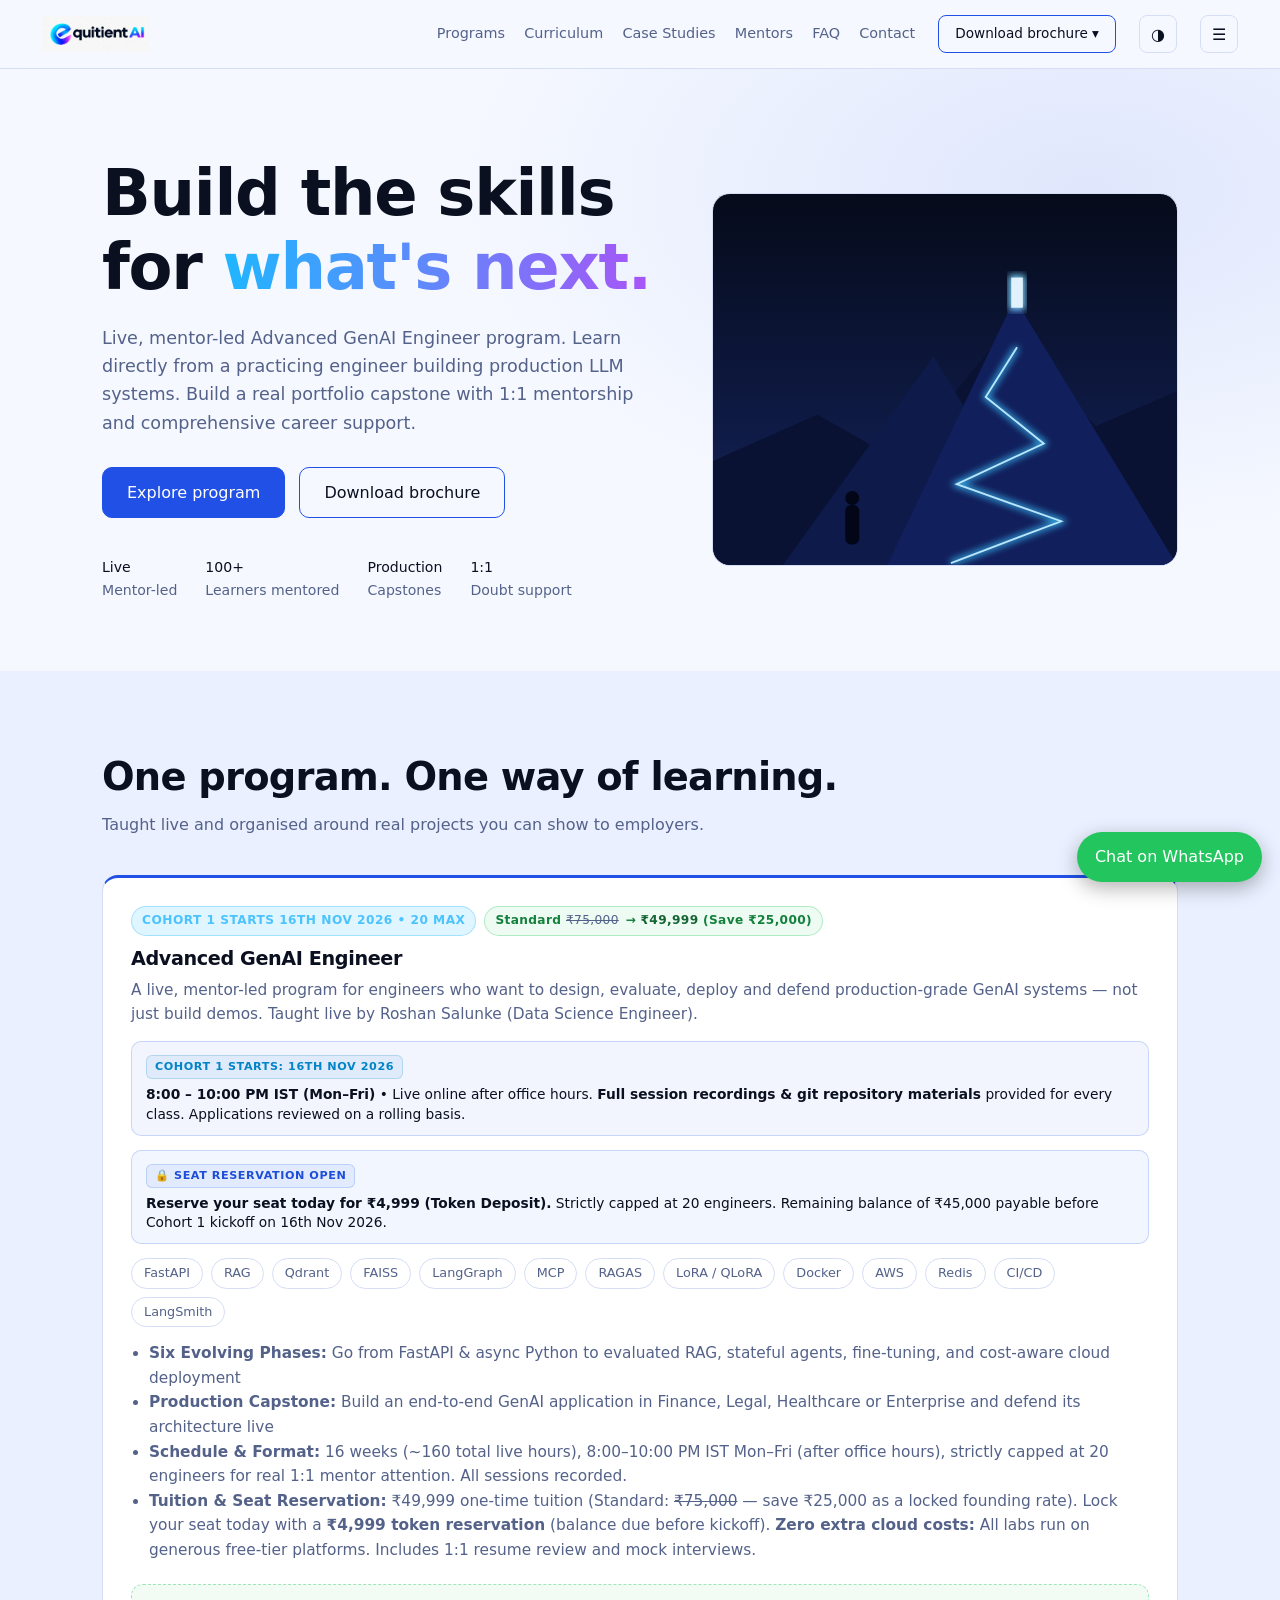
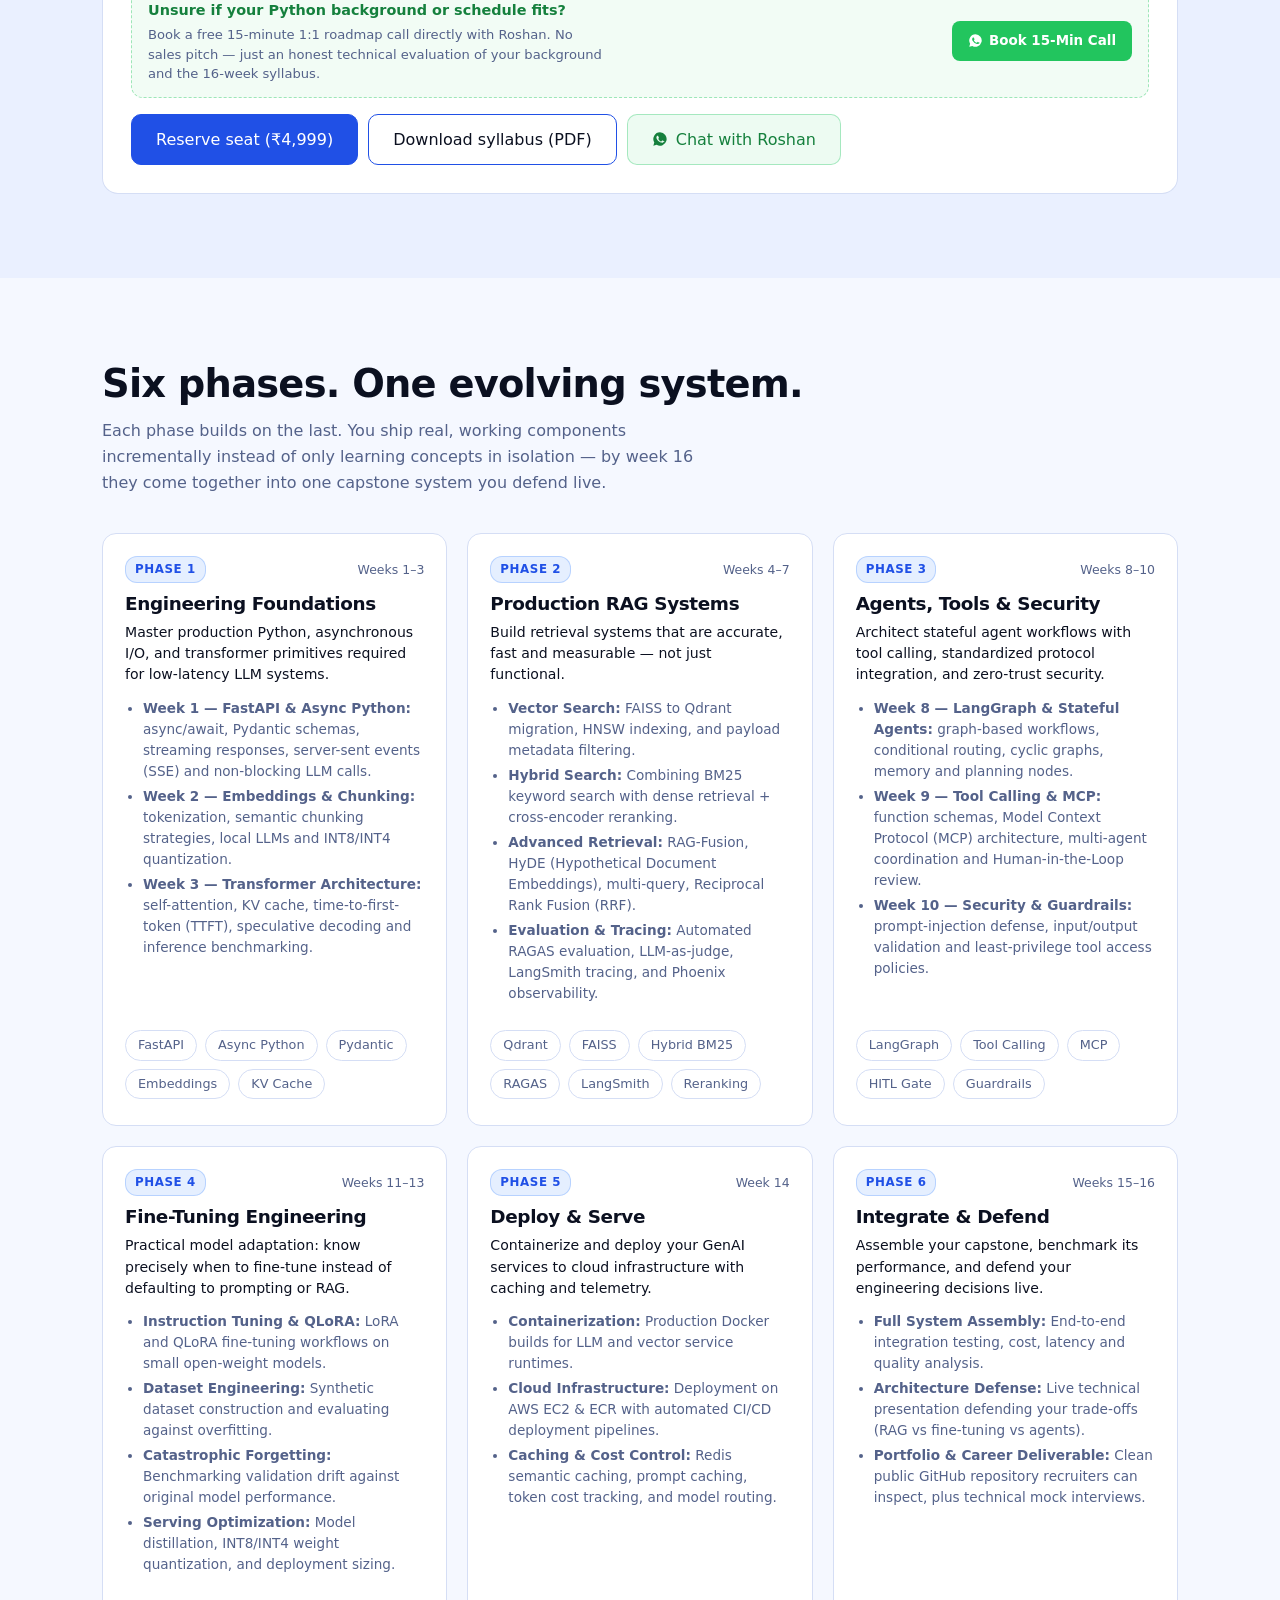
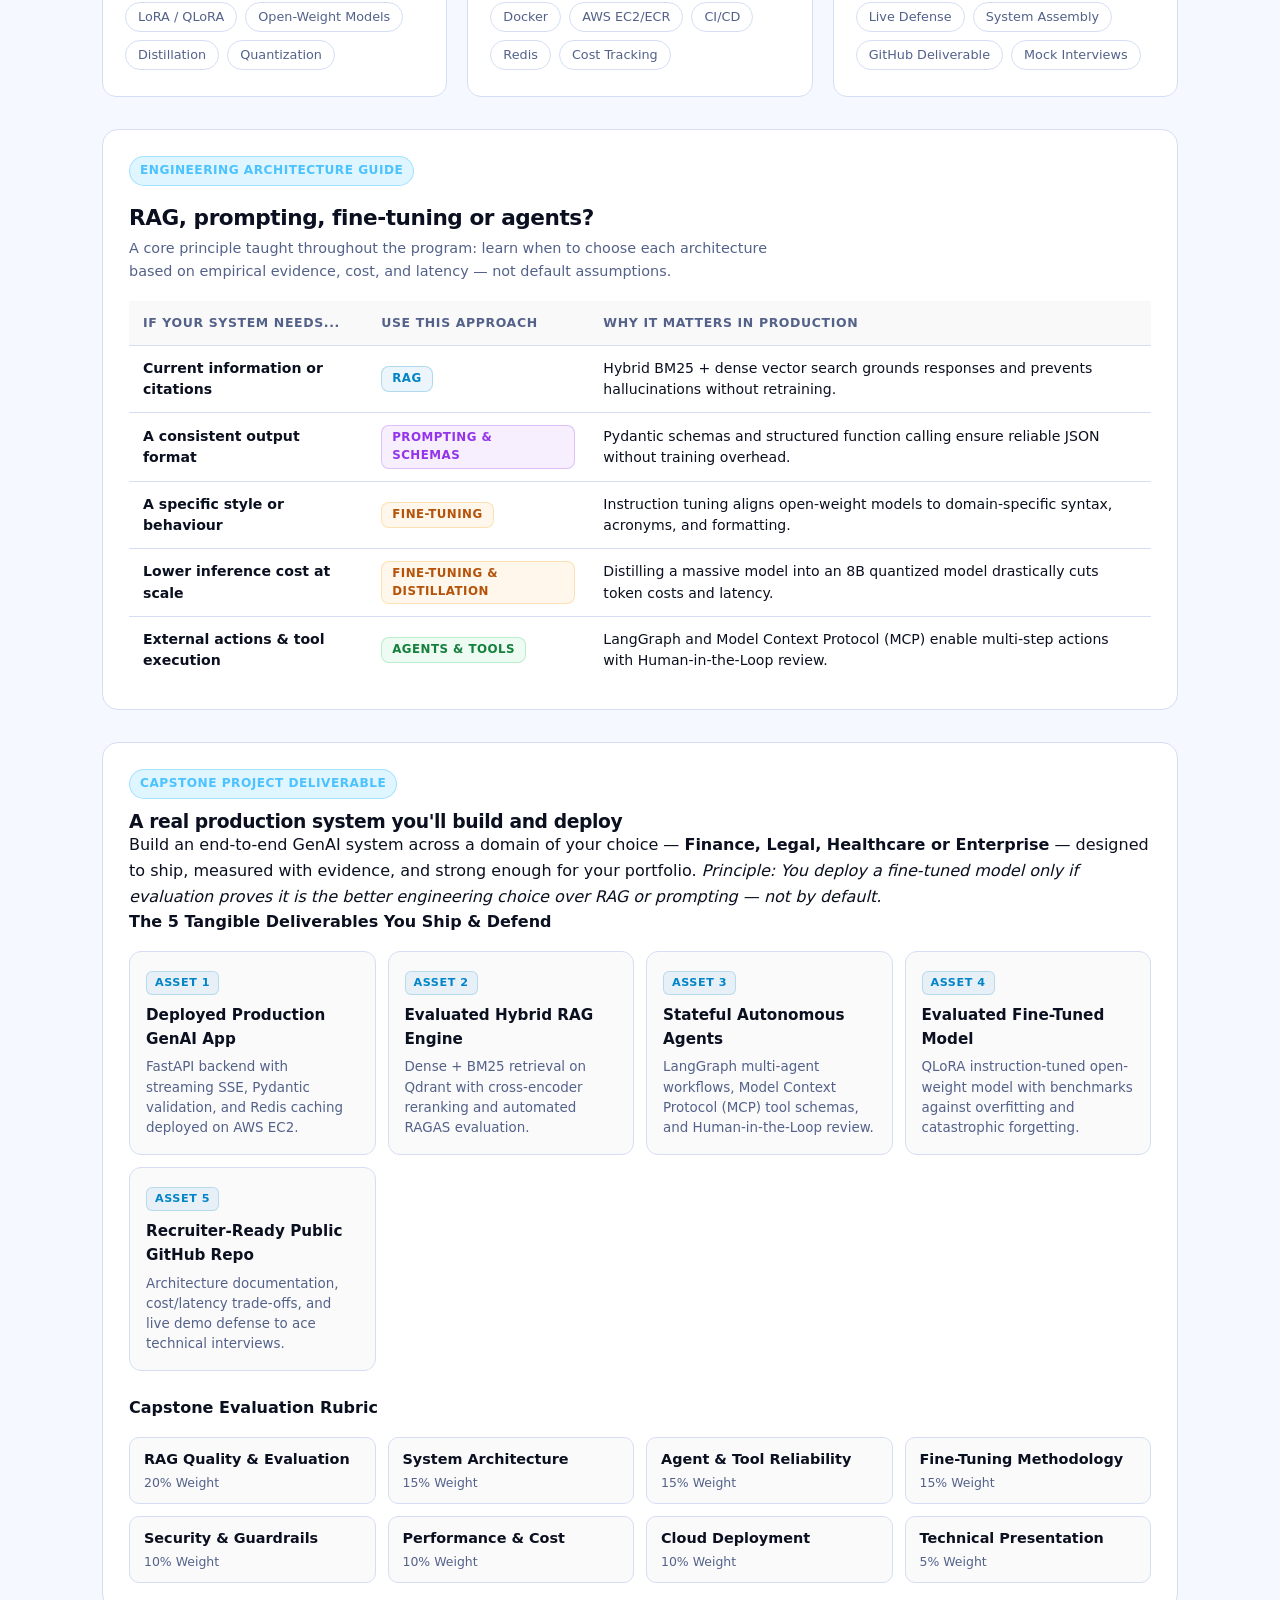
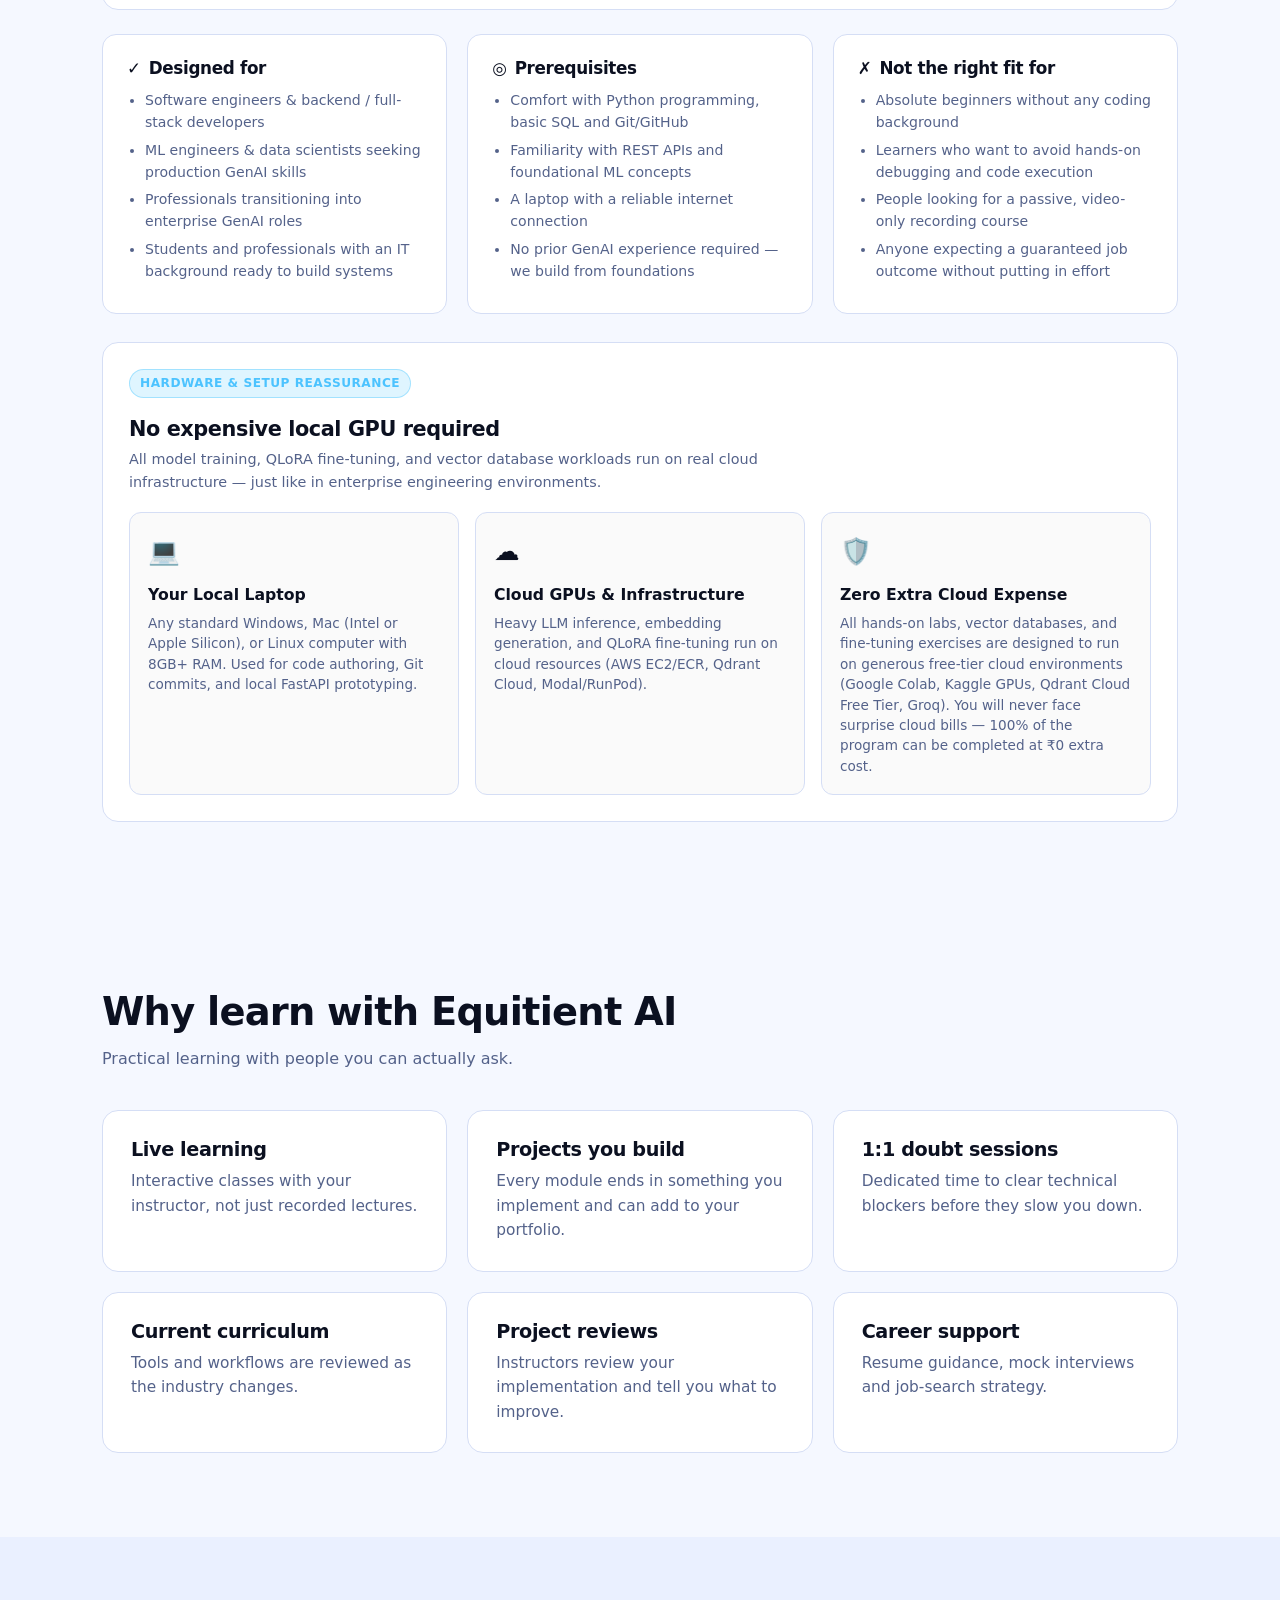
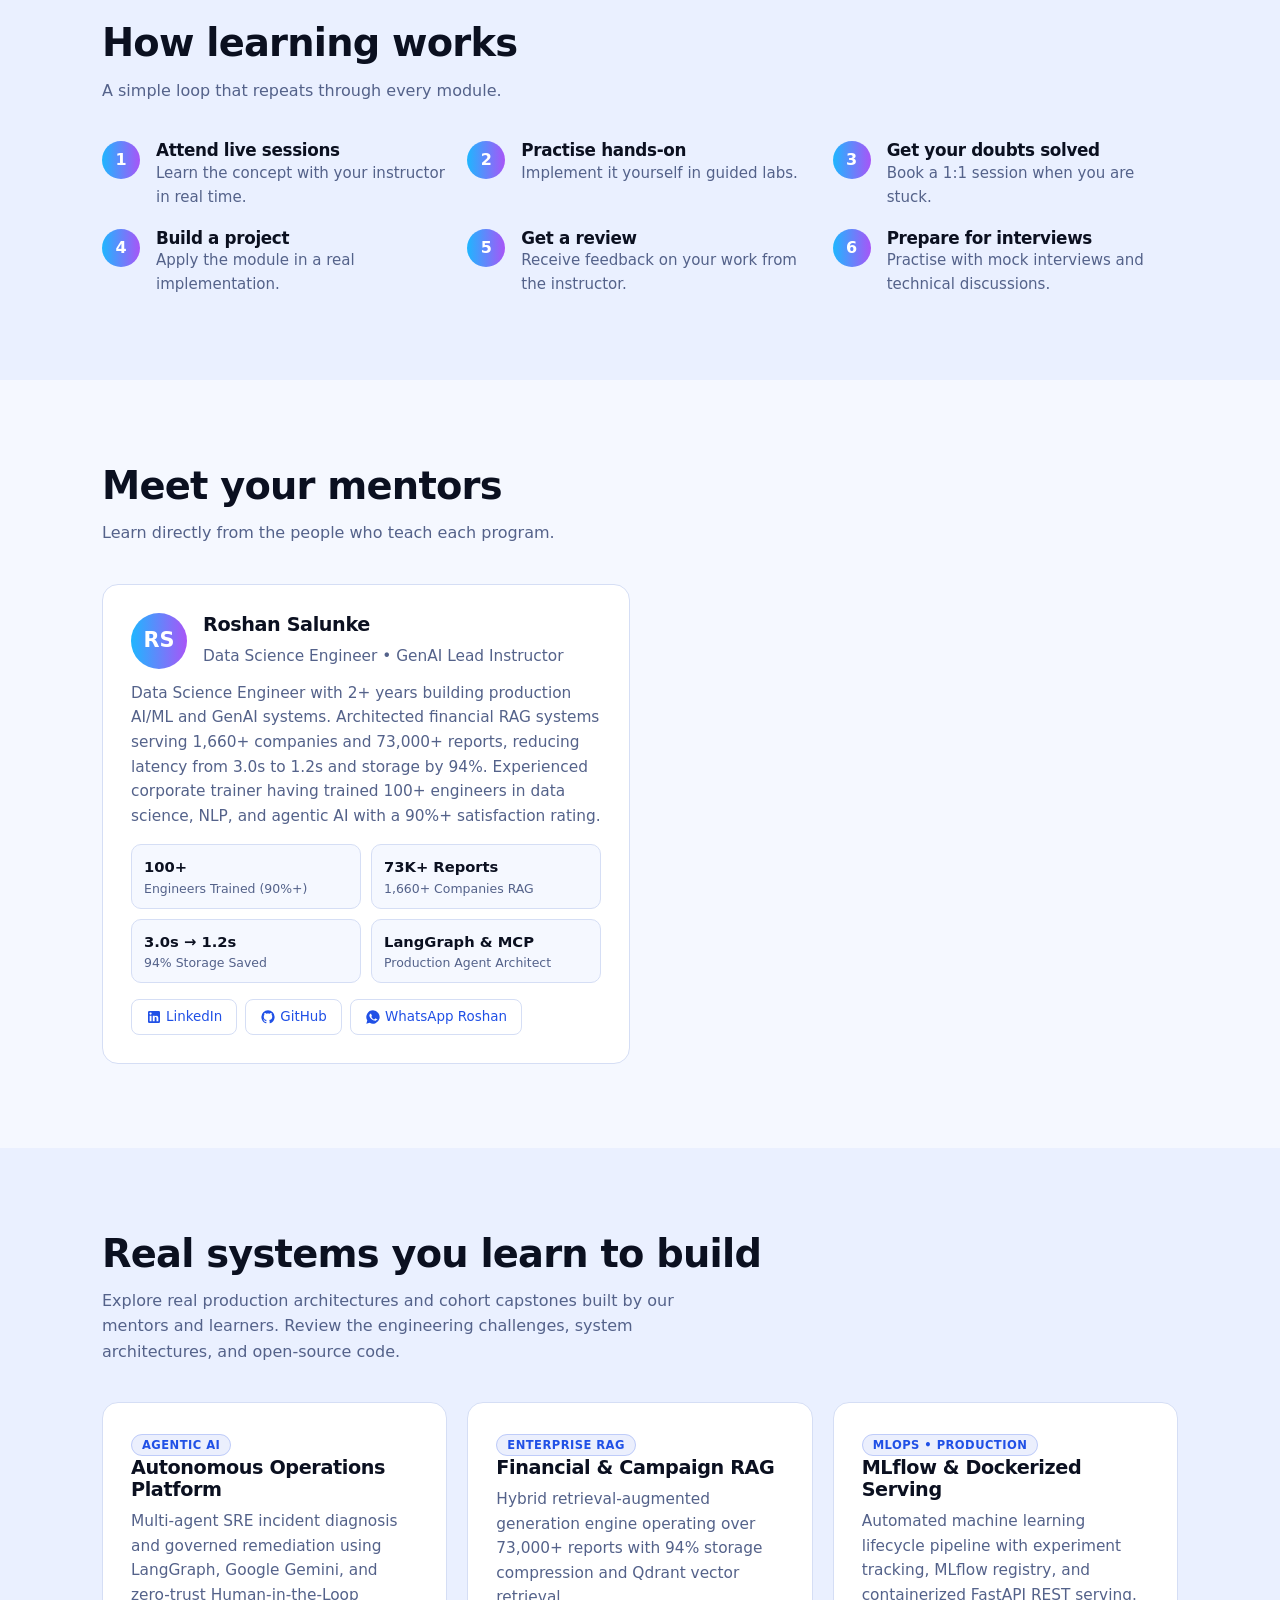
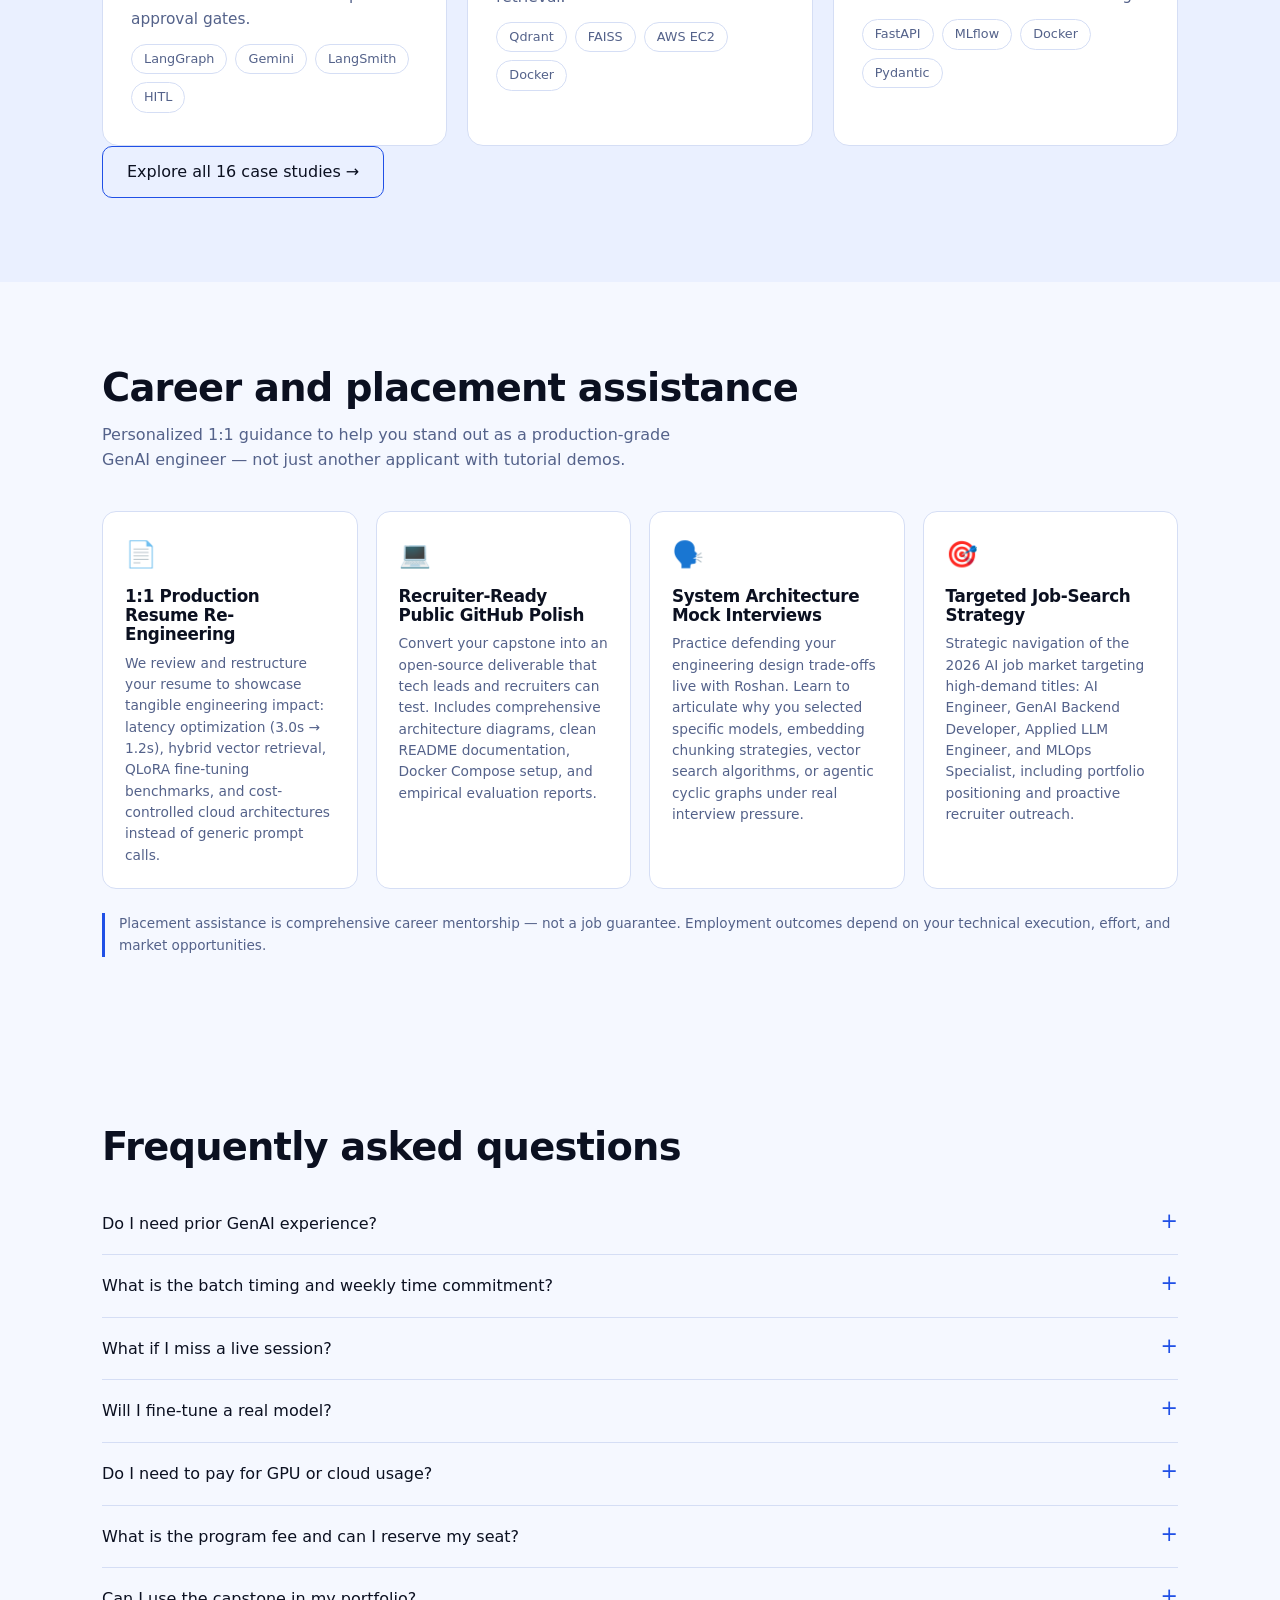
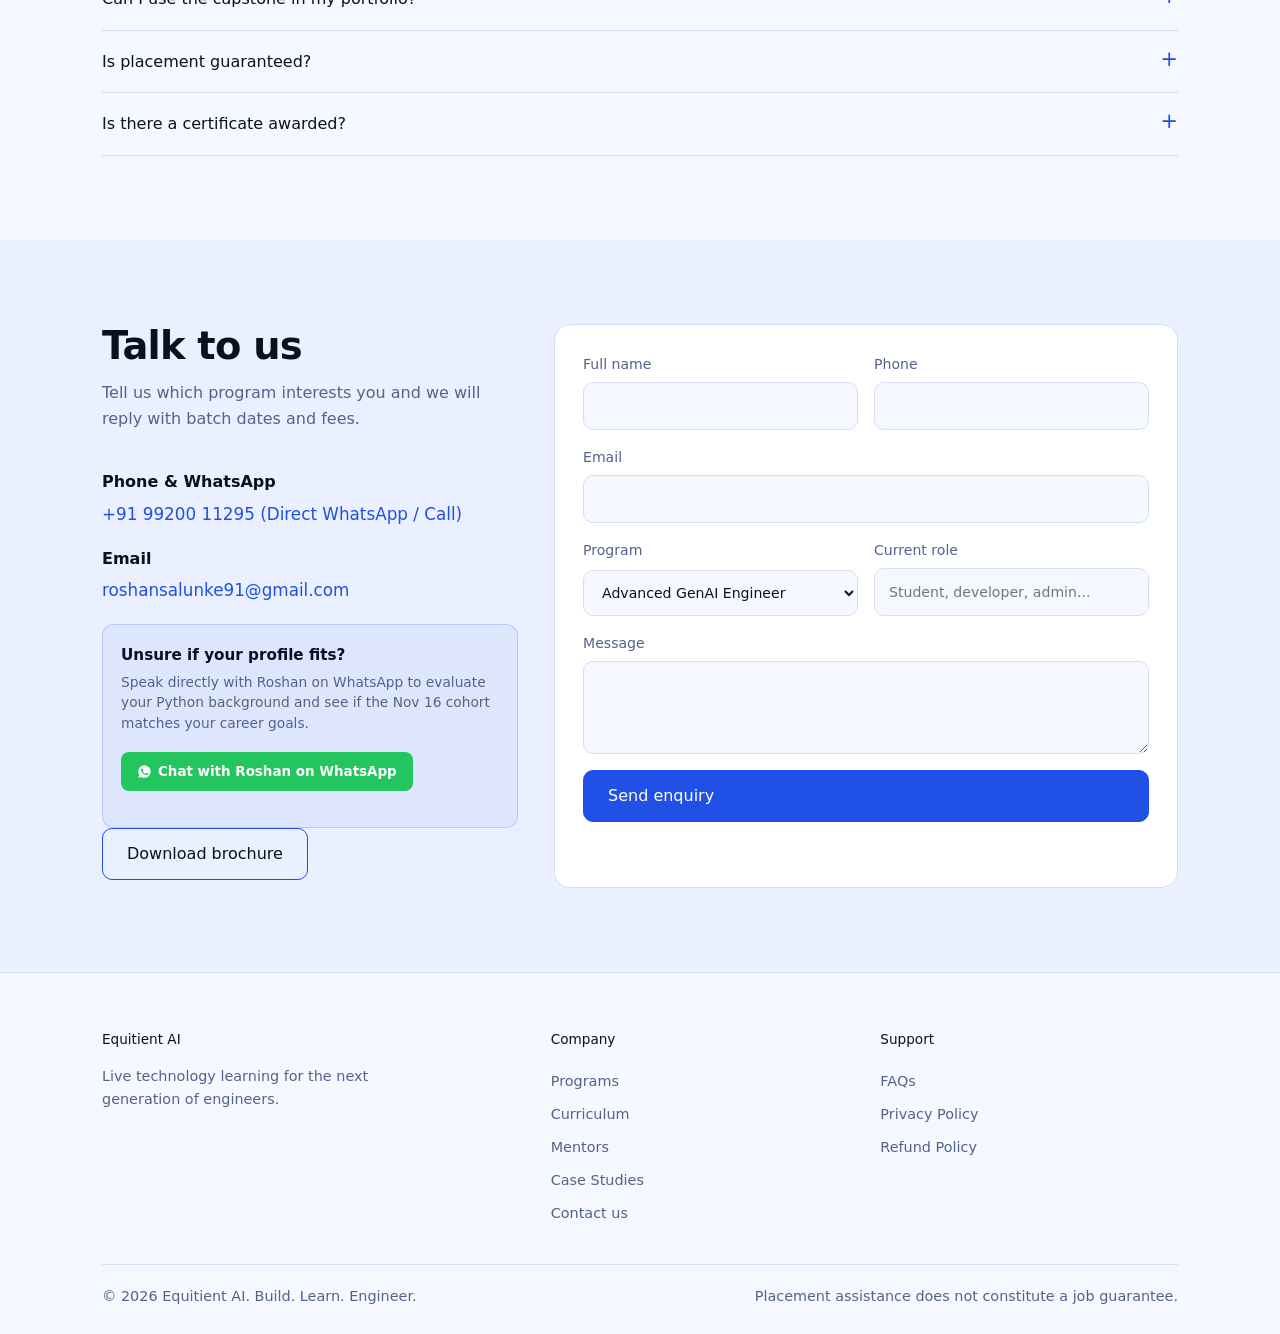
==== commit a3938b3a: "added marketing things" ====
--- a/index.html
+++ b/index.html
@@ -3,9 +3,9 @@
 <head>
 <meta charset="utf-8">
 <meta name="viewport" content="width=device-width, initial-scale=1">
-<title>Equitient AI | Live GenAI &amp; Cloud DevOps Engineering Programs</title>
-<meta name="description" content="Live, mentor-led programs in Generative AI and Cloud & DevOps with hands-on projects, real capstones and career support. 16-week live cohorts, 20 learners max.">
-<meta name="keywords" content="GenAI course, Generative AI program, DevOps course, cloud engineering bootcamp, LLM engineering course, RAG course, Kubernetes training, Terraform course, AI agents course, live mentor-led tech course, Equitient AI">
+<title>Equitient AI | Live Advanced GenAI Engineering Program</title>
+<meta name="description" content="Live, mentor-led Advanced GenAI Engineer program with hands-on projects, real capstones and career support. 16-week live cohort, 20 engineers max. Founding Batch starts 16th Nov 2026.">
+<meta name="keywords" content="GenAI course, Generative AI program, LLM engineering course, RAG course, AI agents course, QLoRA fine-tuning, production GenAI, live mentor-led tech course, Equitient AI">
 <meta name="author" content="Equitient AI">
 <meta name="robots" content="index, follow">
 <link rel="canonical" href="https://equitientai.com/">
@@ -14,13 +14,13 @@
 <!-- Open Graph / social preview -->
 <meta property="og:type" content="website">
 <meta property="og:site_name" content="Equitient AI">
-<meta property="og:title" content="Equitient AI | Live GenAI and Cloud & DevOps Programs">
-<meta property="og:description" content="Live, mentor-led programs in Generative AI and Cloud & DevOps with hands-on projects, real capstones and career support.">
+<meta property="og:title" content="Equitient AI | Live Advanced GenAI Engineering Program">
+<meta property="og:description" content="Live, mentor-led Advanced GenAI Engineer program &mdash; RAG, AI agents, fine-tuning and production deployment. Founding Batch: 16th Nov 2026.">
 <meta property="og:url" content="https://equitientai.com/">
 <meta property="og:image" content="https://equitientai.com/assets/img/og-cover.png">
 <meta name="twitter:card" content="summary_large_image">
-<meta name="twitter:title" content="Equitient AI | Live GenAI and Cloud & DevOps Programs">
-<meta name="twitter:description" content="Live, mentor-led programs in Generative AI and Cloud & DevOps with hands-on projects, real capstones and career support.">
+<meta name="twitter:title" content="Equitient AI | Live Advanced GenAI Engineering Program">
+<meta name="twitter:description" content="Live, mentor-led Advanced GenAI Engineer program &mdash; RAG, AI agents, fine-tuning and production deployment. Founding Batch: 16th Nov 2026.">
 <meta name="twitter:image" content="https://equitientai.com/assets/img/og-cover.png">
 
 <meta http-equiv="Content-Security-Policy" content="default-src 'self'; script-src 'self'; style-src 'self' https://fonts.googleapis.com; font-src https://fonts.gstatic.com; img-src 'self' data:; connect-src https://script.google.com https://script.googleusercontent.com; object-src 'none'; base-uri 'self'; form-action 'none'; frame-ancestors 'none'">
@@ -38,7 +38,7 @@
   "@type": "EducationalOrganization",
   "name": "Equitient AI",
   "url": "https://equitientai.com/",
-  "description": "Live, mentor-led programs in Generative AI and Cloud & DevOps with hands-on projects and career support.",
+  "description": "Live, mentor-led Advanced GenAI Engineer program with hands-on projects and career support. Founding Batch starts 16th Nov 2026.",
   "email": "roshansalunke91@gmail.com",
   "telephone": "+91-99200-11295",
   "sameAs": [
@@ -61,12 +61,6 @@
       "name": "Advanced GenAI Engineer Program",
       "description": "A 16-week live program covering RAG, AI agents, fine-tuning and production GenAI deployment.",
       "provider": { "@type": "EducationalOrganization", "name": "Equitient AI" }
-    },
-    {
-      "@type": "Course",
-      "name": "DevOps Engineer Program",
-      "description": "A 16-week live program covering AWS, Azure, Docker, Kubernetes, Terraform and CI/CD.",
-      "provider": { "@type": "EducationalOrganization", "name": "Equitient AI" }
     }
   ]
 }
@@ -92,11 +86,10 @@
 
 </a>
 <div class="links" id="links">
-<a href="#programs">Programs</a><a href="#curriculum">Curriculum</a><a href="#mentors">Mentors</a><a href="case-studies.html">Case Studies</a><a href="#learning">How it works</a><a href="#career">Career support</a><a href="#faq">FAQ</a><a href="#contact">Contact</a></div>
+<a href="#programs">Programs</a><a href="#curriculum">Curriculum</a><a href="case-studies.html">Case Studies</a><a href="#mentors">Mentors</a><a href="#faq">FAQ</a><a href="#contact">Contact</a></div>
 <div class="dd" data-dd>
-<button class="btn sec dd-btn" type="button" aria-haspopup="true" aria-expanded="false">Download brochure</button>
+<button class="btn sec dd-btn" type="button" aria-haspopup="true" aria-expanded="false">Download brochure &#9662;</button>
 <div class="dd-menu" role="menu">
-<button type="button" role="menuitem" data-brochure="devops">DevOps Engineer brochure</button>
 <button type="button" role="menuitem" data-brochure="genai">Advanced GenAI Engineer brochure</button>
 </div></div>
 <button class="icon" id="theme" aria-label="Switch between dark and light theme">&#9681;</button>
@@ -107,12 +100,11 @@
 <section class="hero" id="home"><div class="wrap">
 <div>
 <h1>Build the skills for <span class="grad">what's next.</span></h1>
-<p>Live, mentor-led engineering programs in Generative AI and Cloud &amp; DevOps. Learn directly from practicing engineers building production LLM systems and cloud platforms. Build real portfolio capstones with 1:1 mentorship and comprehensive career support.</p>
-<div class="cta"><a class="btn pri" href="#programs">Explore programs</a>
+<p>Live, mentor-led Advanced GenAI Engineer program. Learn directly from a practicing engineer building production LLM systems. Build a real portfolio capstone with 1:1 mentorship and comprehensive career support.</p>
+<div class="cta"><a class="btn pri" href="#programs">Explore program</a>
 <div class="dd" data-dd>
 <button class="btn sec dd-btn" type="button" aria-haspopup="true" aria-expanded="false">Download brochure</button>
 <div class="dd-menu" role="menu">
-<button type="button" role="menuitem" data-brochure="devops">DevOps Engineer brochure</button>
 <button type="button" role="menuitem" data-brochure="genai">Advanced GenAI Engineer brochure</button>
 </div></div>
 </div>
@@ -131,16 +123,25 @@
 </div></section>
 
 <section class="alt" id="programs"><div class="wrap">
-<h2>Two programs, one way of learning</h2>
-<p class="lead">Each program is taught live and organised around projects you can show to employers.</p>
-<div class="grid g2">
-<article class="card prog"><span class="prog-badge">Founding Batch &bull; Starts 16th Nov 2026 &bull; 20 Max &bull; &#8377;49,999</span><h3>Advanced GenAI Engineer</h3><p>A live, mentor-led program for engineers who want to design, evaluate, deploy and defend production-grade GenAI systems &mdash; not just build demos. Taught live by Roshan Salunke (Data Science Engineer).</p>
+<h2>One program. One way of learning.</h2>
+<p class="lead">Taught live and organised around real projects you can show to employers.</p>
+<div class="grid g1">
+<article class="card prog">
+<div class="prog-badges-row">
+  <span class="prog-badge">Cohort 1 Starts 16th Nov 2026 &bull; 20 Max</span>
+  <span class="price-anchor-badge">Standard <del>&#8377;75,000</del> &rarr; <b>&#8377;49,999</b> (Save &#8377;25,000)</span>
+</div>
+<h3>Advanced GenAI Engineer</h3><p>A live, mentor-led program for engineers who want to design, evaluate, deploy and defend production-grade GenAI systems &mdash; not just build demos. Taught live by Roshan Salunke (Data Science Engineer).</p>
 <div class="sched-banner">
   <span class="sched-pill">Cohort 1 Starts: 16th Nov 2026</span>
   <p><b>8:00 &ndash; 10:00 PM IST (Mon&ndash;Fri)</b> &bull; Live online after office hours. <b>Full session recordings &amp; git repository materials</b> provided for every class. Applications reviewed on a rolling basis.</p>
 </div>
+<div class="reserve-seat-banner">
+  <span class="reserve-badge">&#128274; Seat Reservation Open</span>
+  <p><b>Reserve your seat today for &#8377;4,999 (Token Deposit).</b> Strictly capped at 20 engineers. Remaining balance of &#8377;45,000 payable before Cohort 1 kickoff on 16th Nov 2026.</p>
+</div>
 <div class="tags"><span>FastAPI</span><span>RAG</span><span>Qdrant</span><span>FAISS</span><span>LangGraph</span><span>MCP</span><span>RAGAS</span><span>LoRA / QLoRA</span><span>Docker</span><span>AWS</span><span>Redis</span><span>CI/CD</span><span>LangSmith</span></div>
-<ul><li><b>Six Evolving Phases:</b> Go from FastAPI &amp; async Python to evaluated RAG, stateful agents, fine-tuning, and cost-aware cloud deployment</li><li><b>Production Capstone:</b> Build an end-to-end GenAI application in Finance, Legal, Healthcare or Enterprise and defend its architecture live</li><li><b>Schedule &amp; Format:</b> 16 weeks (~160 total live hours), 8:00&ndash;10:00 PM IST Mon&ndash;Fri (after office hours), strictly capped at 20 engineers for real 1:1 mentor attention. All sessions recorded.</li><li><b>Investment &amp; Mentorship:</b> &#8377;49,999 one-time fee with direct 1:1 resume review, public GitHub repository polishing, and technical mock interviews</li></ul>
+<ul><li><b>Six Evolving Phases:</b> Go from FastAPI &amp; async Python to evaluated RAG, stateful agents, fine-tuning, and cost-aware cloud deployment</li><li><b>Production Capstone:</b> Build an end-to-end GenAI application in Finance, Legal, Healthcare or Enterprise and defend its architecture live</li><li><b>Schedule &amp; Format:</b> 16 weeks (~160 total live hours), 8:00&ndash;10:00 PM IST Mon&ndash;Fri (after office hours), strictly capped at 20 engineers for real 1:1 mentor attention. All sessions recorded.</li><li><b>Tuition &amp; Seat Reservation:</b> &#8377;49,999 one-time tuition (Standard: <del>&#8377;75,000</del> &mdash; save &#8377;25,000 as a locked founding rate). Lock your seat today with a <b>&#8377;4,999 token reservation</b> (balance due before kickoff). <b>Zero extra cloud costs:</b> All labs run on generous free-tier platforms. Includes 1:1 resume review and mock interviews.</li></ul>
 <div class="consult-callout">
   <div class="consult-text">
     <b>Unsure if your Python background or schedule fits?</b>
@@ -151,15 +152,9 @@
     Book 15-Min Call
   </a>
 </div>
-<div class="row2"><a class="btn pri" href="#contact" data-program="Advanced GenAI Engineer">Enquire now</a>
+<div class="row2"><a class="btn pri" href="#contact" data-program="Advanced GenAI Engineer">Reserve seat (&#8377;4,999)</a>
 <button class="btn sec" type="button" data-brochure="genai">Download syllabus (PDF)</button>
 <a class="btn wa-consult" href="https://wa.me/919920011295?text=Hi%20Roshan%2C%20I%20have%20a%20few%20questions%20about%20the%20Advanced%20GenAI%20Engineer%20Founding%20Batch.%20Can%20we%20evaluate%20if%20my%20background%20is%20a%20fit%3F" target="_blank" rel="noopener noreferrer"><svg viewBox="0 0 24 24" width="16" height="16" fill="currentColor" aria-hidden="true"><path d="M12 2a10 10 0 0 0-8.6 15.1L2 22l5-1.3A10 10 0 1 0 12 2zm5.8 14.2c-.25.7-1.4 1.3-1.95 1.35-.5.05-1.1.07-1.8-.12-.4-.13-.95-.3-1.6-.6-2.8-1.2-4.6-4-4.75-4.2-.14-.2-1.1-1.5-1.1-2.8s.7-2 .95-2.25c.25-.27.55-.33.73-.33h.52c.17 0 .4-.05.6.45.25.6.85 2.1.92 2.25.08.15.12.33.02.52-.1.2-.15.33-.3.5-.15.18-.3.38-.45.5-.15.15-.3.3-.13.6.17.3.78 1.28 1.67 2.07 1.15 1 2.1 1.33 2.4 1.48.3.15.48.12.65-.07.18-.2.75-.87.95-1.17.2-.3.4-.25.67-.15.28.1 1.75.83 2.05.98.3.15.5.22.57.35.07.12.07.72-.18 1.4z"/></svg>Chat with Roshan</a></div></article>
-<article class="card prog"><span class="prog-badge">Cohort 1 &bull; 20 Learners Max</span><h3>DevOps Engineer</h3><p>Taught by Aira. Learn to build, ship and run secure, highly available cloud-native infrastructure on AWS and Azure.</p>
-<div class="tags"><span>AWS &amp; Azure</span><span>Docker</span><span>Kubernetes</span><span>Terraform</span><span>CI/CD Pipelines</span><span>Argo CD</span><span>Prometheus &amp; Grafana</span></div>
-<ul><li><b>Live Hands-on Labs:</b> Infrastructure-as-code from scratch with 1:1 mentor support</li><li><b>Production Capstone:</b> End-to-end Git to Kubernetes GitOps pipeline with automated observability</li><li><b>Cloud Reliability:</b> Multi-cloud deployment, container orchestration, and secret management</li><li><b>Career Mentorship:</b> 1:1 technical interview prep, DevOps portfolio building, and job-search strategy</li></ul>
-<div class="row2"><a class="btn pri" href="#contact" data-program="DevOps Engineer">Enquire now</a>
-<button class="btn sec" type="button" data-brochure="devops">Download syllabus (PDF)</button>
-<a class="btn wa-consult" href="https://wa.me/919920011295?text=Hi%20Equitient%20AI%2C%20I%20have%20a%20few%20questions%20about%20the%20DevOps%20Engineer%20Cohort." target="_blank" rel="noopener noreferrer"><svg viewBox="0 0 24 24" width="16" height="16" fill="currentColor" aria-hidden="true"><path d="M12 2a10 10 0 0 0-8.6 15.1L2 22l5-1.3A10 10 0 1 0 12 2zm5.8 14.2c-.25.7-1.4 1.3-1.95 1.35-.5.05-1.1.07-1.8-.12-.4-.13-.95-.3-1.6-.6-2.8-1.2-4.6-4-4.75-4.2-.14-.2-1.1-1.5-1.1-2.8s.7-2 .95-2.25c.25-.27.55-.33.73-.33h.52c.17 0 .4-.05.6.45.25.6.85 2.1.92 2.25.08.15.12.33.02.52-.1.2-.15.33-.3.5-.15.18-.3.38-.45.5-.15.15-.3.3-.13.6.17.3.78 1.28 1.67 2.07 1.15 1 2.1 1.33 2.4 1.48.3.15.48.12.65-.07.18-.2.75-.87.95-1.17.2-.3.4-.25.67-.15.28.1 1.75.83 2.05.98.3.15.5.22.57.35.07.12.07.72-.18 1.4z"/></svg>WhatsApp Admission</a></div></article>
 </div></div></section>
 
 <section id="curriculum"><div class="wrap">
@@ -405,9 +400,9 @@
       <p>Heavy LLM inference, embedding generation, and QLoRA fine-tuning run on cloud resources (AWS EC2/ECR, Qdrant Cloud, Modal/RunPod).</p>
     </div>
     <div class="hw-card">
-      <div class="hw-icon">&#128178;</div>
-      <h4>Estimated Cloud Budget</h4>
-      <p>Budget roughly &#8377;2,000&ndash;5,000 externally for cloud/GPU usage across the entire 16 weeks, paid only as consumed directly to providers.</p>
+      <div class="hw-icon">&#128737;&#65039;</div>
+      <h4>Zero Extra Cloud Expense</h4>
+      <p>All hands-on labs, vector databases, and fine-tuning exercises are designed to run on generous free-tier cloud environments (Google Colab, Kaggle GPUs, Qdrant Cloud Free Tier, Groq). You will never face surprise cloud bills &mdash; 100% of the program can be completed at &#8377;0 extra cost.</p>
     </div>
   </div>
 </div>
@@ -463,16 +458,7 @@
     </a>
   </div>
 </div>
-<div class="card mentor-card">
-  <div class="who"><div class="av">A</div><div><h3>Aira</h3><p>Cloud &amp; DevOps Specialist</p></div></div>
-  <p>Specializes in multi-cloud infrastructure across AWS and Azure, enterprise container orchestration with Docker and Kubernetes, automated Infrastructure-as-Code via Terraform, and reliable CI/CD release engineering with GitOps.</p>
-  <div class="mentor-stats">
-    <div class="stat-pill"><b>Multi-Cloud</b><span>AWS &amp; Azure Expert</span></div>
-    <div class="stat-pill"><b>K8s &amp; GitOps</b><span>Argo CD &amp; Helm</span></div>
-    <div class="stat-pill"><b>IaC</b><span>Terraform Production</span></div>
-    <div class="stat-pill"><b>CI/CD</b><span>Automated Pipelines</span></div>
-  </div>
-</div>
+
 </div></div></section>
 
 <section class="alt" id="case-studies"><div class="wrap">
@@ -492,7 +478,7 @@
     <div class="tags" style="margin-top:12px"><span>Qdrant</span><span>FAISS</span><span>AWS EC2</span><span>Docker</span></div>
   </div>
   <div class="card">
-    <span class="cs-badge devops">MLOps &bull; CI/CD</span>
+    <span class="cs-badge">MLOps &bull; Production</span>
     <h3 style="margin-top:10px">MLflow &amp; Dockerized Serving</h3>
     <p>Automated machine learning lifecycle pipeline with experiment tracking, MLflow registry, and containerized FastAPI REST serving.</p>
     <div class="tags" style="margin-top:12px"><span>FastAPI</span><span>MLflow</span><span>Docker</span><span>Pydantic</span></div>
@@ -539,8 +525,8 @@
 <details><summary>What is the batch timing and weekly time commitment?</summary><p>The program runs for 16 weeks (~160 total live hours) with live online sessions from 8:00 to 10:00 PM IST, Monday through Friday. Sessions are capped at 20 engineers for direct mentor attention.</p></details>
 <details><summary>What if I miss a live session?</summary><p>Recordings and complete code repository materials are available for enrolled learners for every live session.</p></details>
 <details><summary>Will I fine-tune a real model?</summary><p>Yes &mdash; you will apply QLoRA to a small open-weight model during Phase 4 (Fine-Tuning Engineering) and benchmark against catastrophic forgetting and inference serving trade-offs.</p></details>
-<details><summary>Do I need to pay for GPU or cloud usage?</summary><p>We recommend budgeting roughly &#8377;2,000&ndash;5,000 externally for cloud/GPU resources (e.g., AWS EC2, Qdrant Cloud, Modal/RunPod) during the program, paid as used.</p></details>
-<details><summary>What is the program fee and are EMI plans available?</summary><p>The program fee for the Founding Batch is a one-time payment of &#8377;49,999. EMI options are currently not available.</p></details>
+<details><summary>Do I need to pay for GPU or cloud usage?</summary><p>No. All hands-on labs, vector databases, and fine-tuning exercises are explicitly structured to run seamlessly within generous free-tier cloud platforms (Google Colab GPUs, Kaggle, Qdrant Cloud Free Tier, and open-source inference APIs like Groq). You will not face unexpected cloud bills &mdash; you can complete 100% of the program at &#8377;0 extra cost.</p></details>
+<details><summary>What is the program fee and can I reserve my seat?</summary><p>Tuition for the Founding Batch (Cohort 1) is &#8377;49,999 (standard tuition is &#8377;75,000 &mdash; saving &#8377;25,000 as a locked founding engineer rate). You can secure 1 of the 20 seats today with a <b>&#8377;4,999 token reservation</b>, with the remaining balance of &#8377;45,000 payable before kickoff on 16th Nov 2026.</p></details>
 <details><summary>Can I use the capstone in my portfolio?</summary><p>Yes. The capstone is specifically designed as an end-to-end, production-ready public GitHub project with architecture documentation, latency/cost metrics, and an evaluation report that you can showcase to employers and recruiters.</p></details>
 <details><summary>Is placement guaranteed?</summary><p>No. We provide comprehensive career and placement assistance &mdash; 1:1 resume review, GitHub/portfolio polishing, technical mock interviews, and job-search strategy. This does not constitute a guarantee of employment, salary, company, or role.</p></details>
 <details><summary>Is there a certificate awarded?</summary><p>Yes, awarded upon completing all program milestones and successfully defending your capstone project live.</p></details>
@@ -561,7 +547,6 @@
 <div class="dd" data-dd style="margin-top:16px">
 <button class="btn sec dd-btn" type="button" aria-haspopup="true" aria-expanded="false">Download brochure</button>
 <div class="dd-menu" role="menu">
-<button type="button" role="menuitem" data-brochure="devops">DevOps Engineer brochure</button>
 <button type="button" role="menuitem" data-brochure="genai">Advanced GenAI Engineer brochure</button>
 </div></div>
 </div>
@@ -569,7 +554,7 @@
 <div class="row"><label>Full name<input name="name" required maxlength="80" autocomplete="name"></label>
 <label>Phone<input name="phone" type="tel" required maxlength="15" inputmode="tel" autocomplete="tel"></label></div>
 <label>Email<input name="email" type="email" required maxlength="120" autocomplete="email"></label>
-<div class="row"><label>Program<select name="program"><option>Advanced GenAI Engineer</option><option>DevOps Engineer</option><option>Not sure yet</option></select></label>
+<div class="row"><label>Program<select name="program"><option>Advanced GenAI Engineer</option><option>Not sure yet</option></select></label>
 <label>Current role<input name="role" maxlength="80" placeholder="Student, developer, admin..."></label></div>
 <label>Message<textarea name="message" rows="3" maxlength="800"></textarea></label>
 <div class="hp" aria-hidden="true"><label>Website<input name="website" tabindex="-1" autocomplete="off"></label></div>
@@ -607,9 +592,8 @@
   <aside class="eq-left">
    <img class="eq-logo" id="eqLogo" src="assets/img/logo.png" alt="Equitient AI" width="180" height="60">
    <h2>Build the skills real teams <span>hire for.</span></h2>
-   <p class="eq-sub">Live, mentor-led programs with hands-on projects, 1:1 doubt support and career guidance.</p>
-   <div class="eq-course"><i>&#9854;&#65039;</i><div><b>DevOps Engineer</b><small>Cloud (AWS &amp; Azure), Docker, Kubernetes, Terraform and CI/CD</small></div></div>
-   <div class="eq-course"><i>&#129302;</i><div><b>Advanced GenAI Engineer</b><small>LLMs, RAG, AI agents, evaluation and deployment</small></div></div>
+   <p class="eq-sub">Live, mentor-led program with hands-on projects, 1:1 doubt support and career guidance.</p>
+   <div class="eq-course"><i>&#129302;</i><div><b>Advanced GenAI Engineer</b><small>LLMs, RAG, AI agents, evaluation and production deployment</small></div></div>
    <div class="eq-chips"><span>16 weeks</span><span>Live online</span><span>20 learners max</span><span>1:1 doubt support</span></div>
   </aside>
 
@@ -622,7 +606,7 @@
      <div class="eq-f"><label for="eqMobile">Mobile Number</label><input id="eqMobile" name="mobile" type="tel" inputmode="numeric" maxlength="10" autocomplete="tel-national" placeholder="Enter 10-digit Mobile Number"><div class="eq-err">Enter a valid 10-digit mobile number.</div></div>
      <div class="eq-f"><label for="eqEmail">Email</label><input id="eqEmail" name="email" type="email" maxlength="120" autocomplete="email" placeholder="you@example.com"><div class="eq-err">Enter a valid email address.</div></div>
      <div class="eq-f"><label for="eqCourse">I am interested in</label>
-      <select id="eqCourse" name="course"><option value="">Select a program</option><option value="DevOps Engineer">DevOps Engineer (Cloud, AWS &amp; Azure)</option><option value="Advanced GenAI Engineer">Advanced GenAI Engineer</option><option value="Not sure yet">Not sure yet</option></select><div class="eq-err">Please choose a program.</div></div>
+      <select id="eqCourse" name="course"><option value="">Select a program</option><option value="Advanced GenAI Engineer">Advanced GenAI Engineer</option><option value="Not sure yet">Not sure yet</option></select><div class="eq-err">Please choose a program.</div></div>
      <input class="eq-hp" type="text" name="website" tabindex="-1" autocomplete="off" aria-hidden="true">
      <button class="eq-btn" id="eqSubmit" type="submit">Request a Call Back</button>
      <p class="eq-fine">By submitting, you agree to be contacted by Equitient AI about our programs.</p>
--- a/style.css
+++ b/style.css
@@ -11,12 +11,14 @@
 h2{font-size:clamp(1.7rem,3.4vw,2.4rem);margin-bottom:12px}
 .lead{color:var(--mut);max-width:60ch;margin-bottom:38px}
 .grad{background:var(--g);-webkit-background-clip:text;background-clip:text;color:transparent}
-header{position:sticky;top:0;z-index:20;background:color-mix(in srgb,var(--bg) 88%,transparent);backdrop-filter:blur(12px);border-bottom:1px solid var(--line)}
-nav{display:flex;align-items:center;gap:26px;height:68px}
-.brand{display:flex;align-items:center;gap:10px;font-weight:600;font-size:1.15rem}
+header{position:sticky;top:0;z-index:100;background:color-mix(in srgb,var(--bg) 88%,transparent);backdrop-filter:blur(14px);-webkit-backdrop-filter:blur(14px);border-bottom:1px solid var(--line)}
+header .wrap{max-width:1240px}
+nav{display:flex;align-items:center;gap:clamp(14px,1.8vw,28px);height:68px}
+.brand{display:flex;align-items:center;gap:10px;font-weight:600;font-size:1.15rem;flex:none}
 .brand-mark{
-    width:180px;
-    height:auto;
+    width:auto;
+    height:36px;
+    max-width:155px;
     object-fit:contain;
     flex:none;
 }
@@ -34,13 +36,17 @@
     display:none;
 }
 .brand small{display:block;font-size:.55rem;letter-spacing:.16em;color:var(--mut);font-weight:400;margin-top:-4px}
-.links{display:flex;gap:22px;margin-left:auto;font-size:.93rem;color:var(--mut)}
+.links{display:flex;align-items:center;gap:clamp(12px,1.5vw,22px);margin-left:auto;font-size:.9rem;color:var(--mut)}
+.links a{white-space:nowrap;transition:color .15s;font-weight:500}
 .links a:hover{color:var(--tx)}
-.btn{display:inline-flex;align-items:center;gap:8px;padding:12px 24px;border-radius:10px;font:inherit;font-weight:500;border:1px solid var(--acc);cursor:pointer;transition:transform .15s,background .2s}
+.btn{display:inline-flex;align-items:center;gap:8px;padding:12px 24px;border-radius:10px;font:inherit;font-weight:500;border:1px solid var(--acc);cursor:pointer;transition:transform .15s,background .2s;white-space:nowrap}
 .btn:active{transform:scale(.97)}
 .pri{background:var(--acc);color:#fff}.pri:hover{filter:brightness(1.1)}
 .sec{background:transparent;color:var(--tx)}.sec:hover{background:var(--glow)}
-.icon{width:40px;height:40px;border-radius:10px;border:1px solid var(--line);background:transparent;color:var(--tx);cursor:pointer;font-size:1.1rem}
+nav .dd{flex:none}
+nav .dd-btn{padding:8px 16px;height:38px;font-size:.85rem;border-radius:8px;white-space:nowrap;font-weight:500;display:inline-flex;align-items:center;gap:6px}
+nav .icon{width:38px;height:38px;border-radius:8px;border:1px solid var(--line);background:transparent;color:var(--tx);cursor:pointer;font-size:1rem;display:inline-flex;align-items:center;justify-content:center;flex:none;transition:border-color .15s,background .15s}
+nav .icon:hover{border-color:var(--acc);background:var(--glow)}
 .menu{display:none}
 .hero{padding:88px 0 70px;background:radial-gradient(900px 500px at 85% 20%,var(--glow),transparent 70%)}
 .hero .wrap{display:grid;grid-template-columns:1.1fr .9fr;gap:40px;align-items:center}
@@ -89,11 +95,11 @@
 .fbottom{border-top:1px solid var(--line);padding-top:20px;display:flex;justify-content:space-between;flex-wrap:wrap;gap:10px}
 @media(max-width:700px){.fgrid{grid-template-columns:1fr 1fr}}
 .wa{position:fixed;right:18px;bottom:18px;background:#22c55e;color:#fff;padding:12px 18px;border-radius:99px;font-weight:500;box-shadow:0 6px 20px rgba(0,0,0,.3);z-index:15}
-@media(max-width:860px){
+@media(max-width:960px){
 .hero .wrap,.contact,.g2,.g3,.steps,.row{grid-template-columns:1fr}
-.links{display:none;position:absolute;top:68px;left:0;right:0;flex-direction:column;background:var(--bg);padding:18px 22px;border-bottom:1px solid var(--line)}
+.links{display:none;position:absolute;top:68px;left:0;right:0;flex-direction:column;background:var(--bg);padding:18px 22px;border-bottom:1px solid var(--line);gap:14px}
 .links.open{display:flex}.menu{display:block;margin-left:auto}.links{margin-left:0}
-nav>.btn{display:none}section{padding:60px 0}}
+nav>.btn,nav .dd{display:none}section{padding:60px 0}}
 @media(prefers-reduced-motion:reduce){*{transition:none!important;scroll-behavior:auto!important}}
 .dd{position:relative;display:inline-block}
 .dd-menu{position:absolute;top:calc(100% + 8px);right:0;min-width:240px;background:var(--card);border:1px solid var(--line);border-radius:12px;padding:8px;display:none;box-shadow:0 12px 30px rgba(0,0,0,.28);z-index:30}
@@ -313,4 +319,20 @@
 .consult-strip p{font-size:.86rem;color:var(--mut);line-height:1.5;margin-bottom:12px}
 :root[data-theme=light] .consult-strip{background:rgba(32,80,230,.06);border-color:rgba(32,80,230,.2)}
 
+/* Pricing Anchor Badge & Seat Reservation Banner */
+.prog-badges-row{display:flex;align-items:center;gap:8px;flex-wrap:wrap;margin-bottom:12px}
+.prog-badges-row .prog-badge{margin-bottom:0}
+.price-anchor-badge{display:inline-block;font-size:.76rem;font-weight:600;padding:4px 10px;border-radius:20px;background:rgba(34,197,94,.12);border:1px solid rgba(34,197,94,.32);color:#22c55e;letter-spacing:.03em}
+.price-anchor-badge del{color:var(--mut);margin-right:2px;font-weight:400}
+.price-anchor-badge b{color:#4ade80;font-weight:700}
+:root[data-theme=light] .price-anchor-badge{background:rgba(34,197,94,.08);border-color:rgba(34,197,94,.3);color:#15803d}
+:root[data-theme=light] .price-anchor-badge b{color:#166534}
+
+.reserve-seat-banner{background:rgba(59,130,246,.08);border:1px solid rgba(59,130,246,.28);border-radius:10px;padding:10px 14px;margin:10px 0 14px}
+.reserve-badge{display:inline-block;font-size:.7rem;font-weight:700;text-transform:uppercase;letter-spacing:.05em;color:#60a5fa;background:rgba(59,130,246,.14);border:1px solid rgba(59,130,246,.28);padding:2px 8px;border-radius:6px;margin-bottom:6px}
+.reserve-seat-banner p{font-size:.86rem;color:var(--tx);line-height:1.45;margin:0}
+:root[data-theme=light] .reserve-seat-banner{background:rgba(37,99,235,.06);border-color:rgba(37,99,235,.22)}
+:root[data-theme=light] .reserve-badge{color:#1d4ed8;background:rgba(37,99,235,.08);border-color:rgba(37,99,235,.2)}
+
+
 
